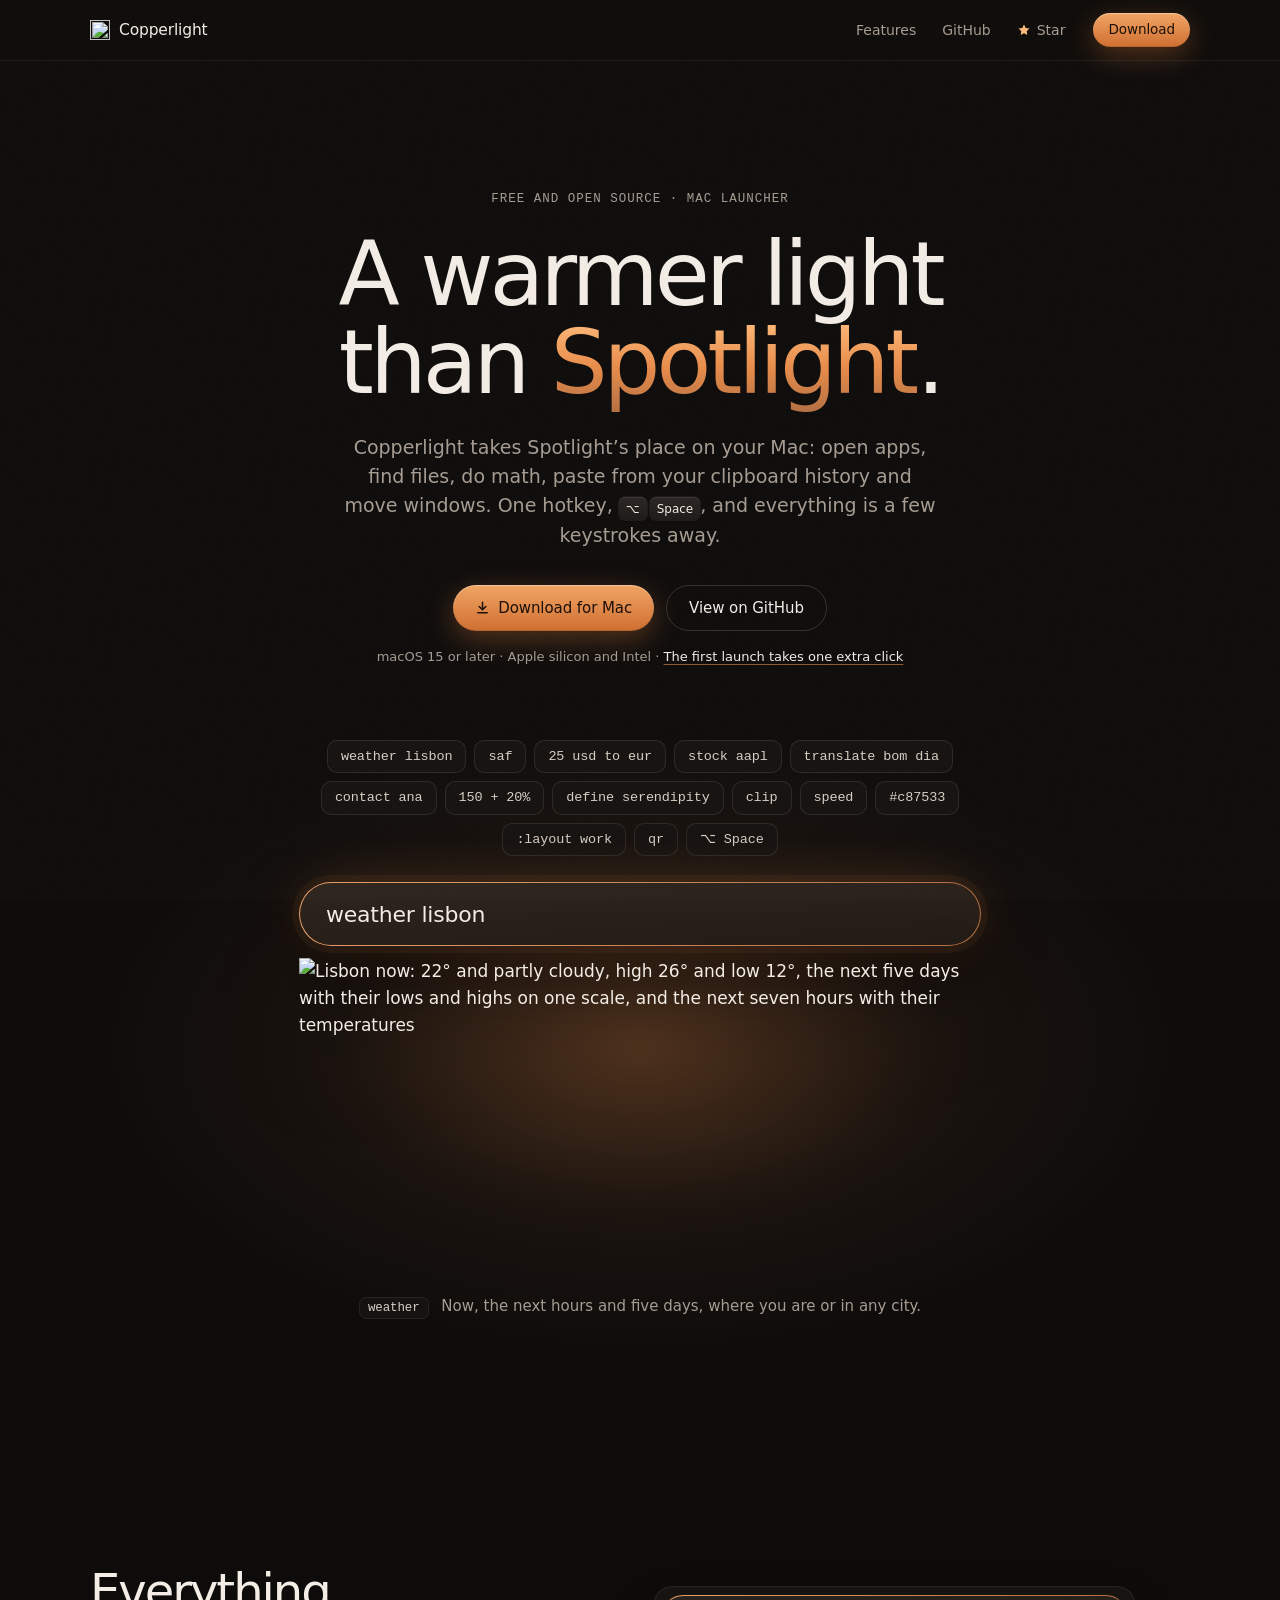
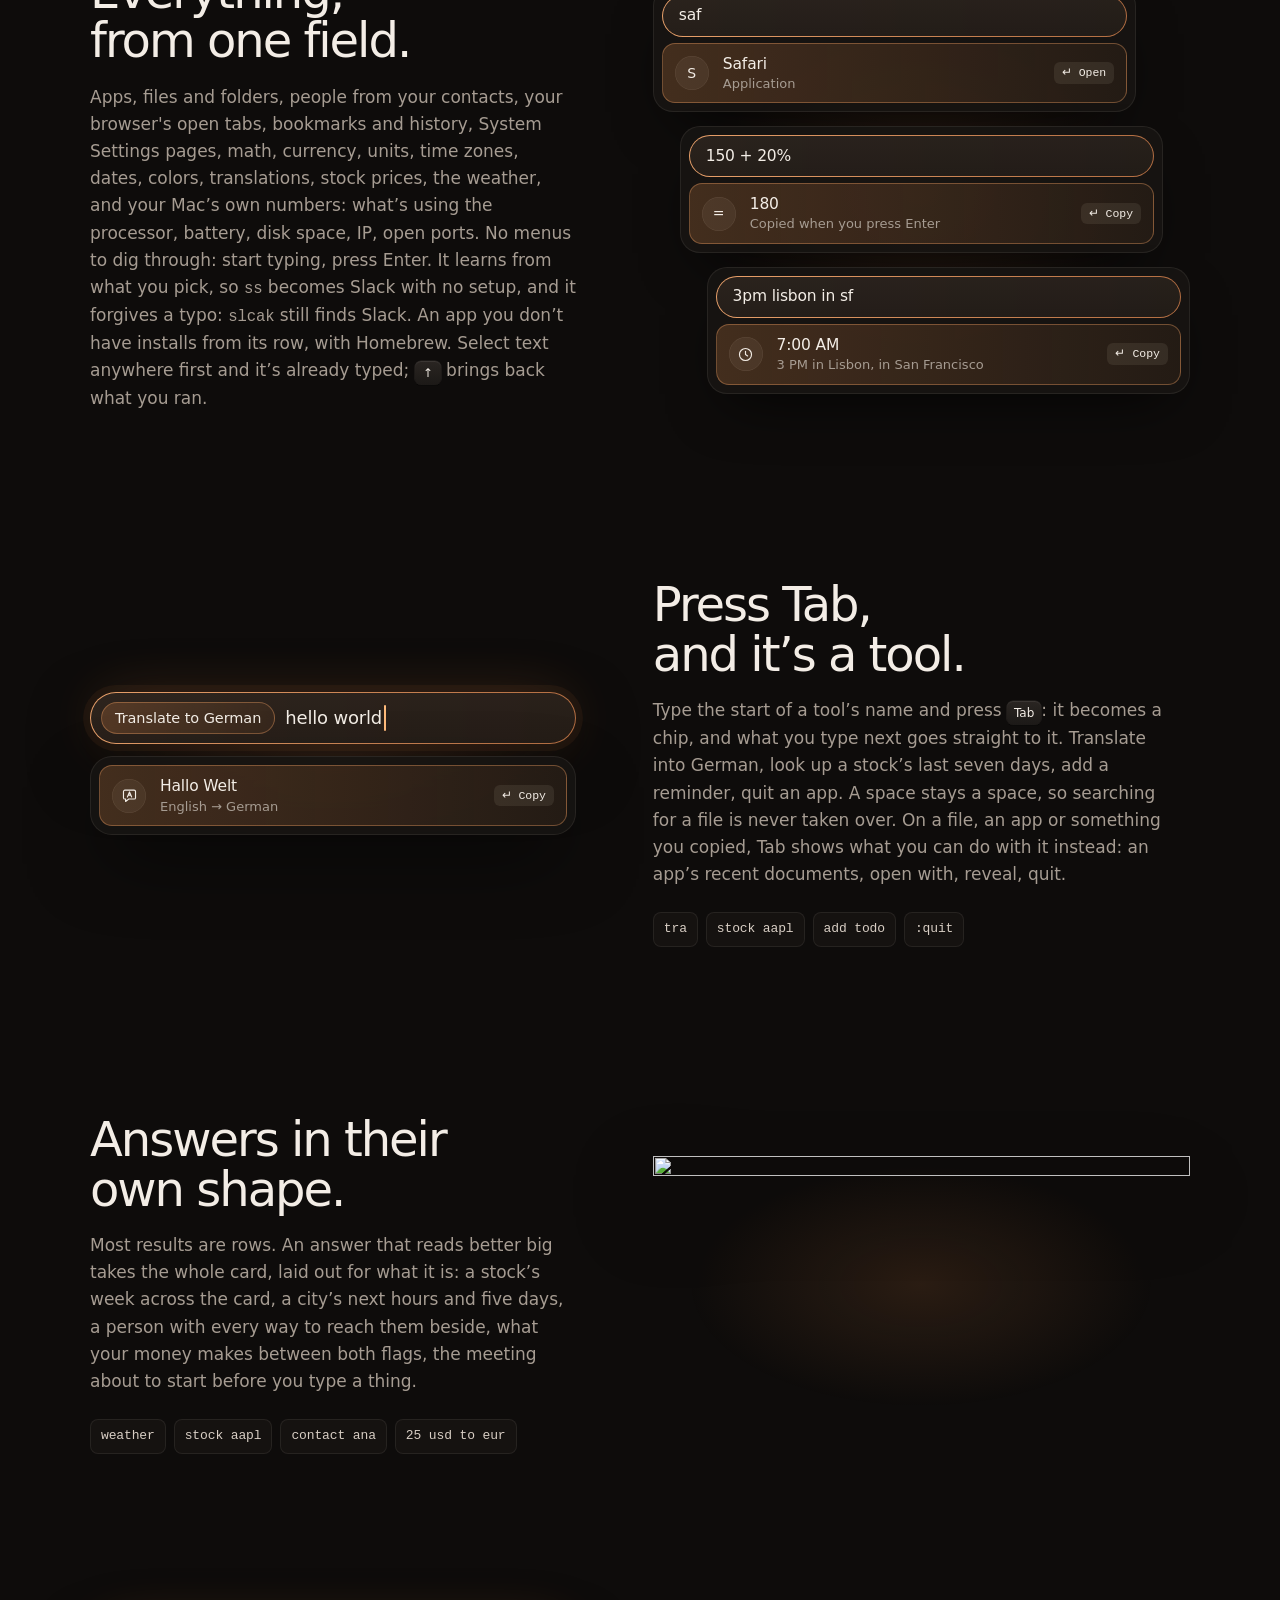
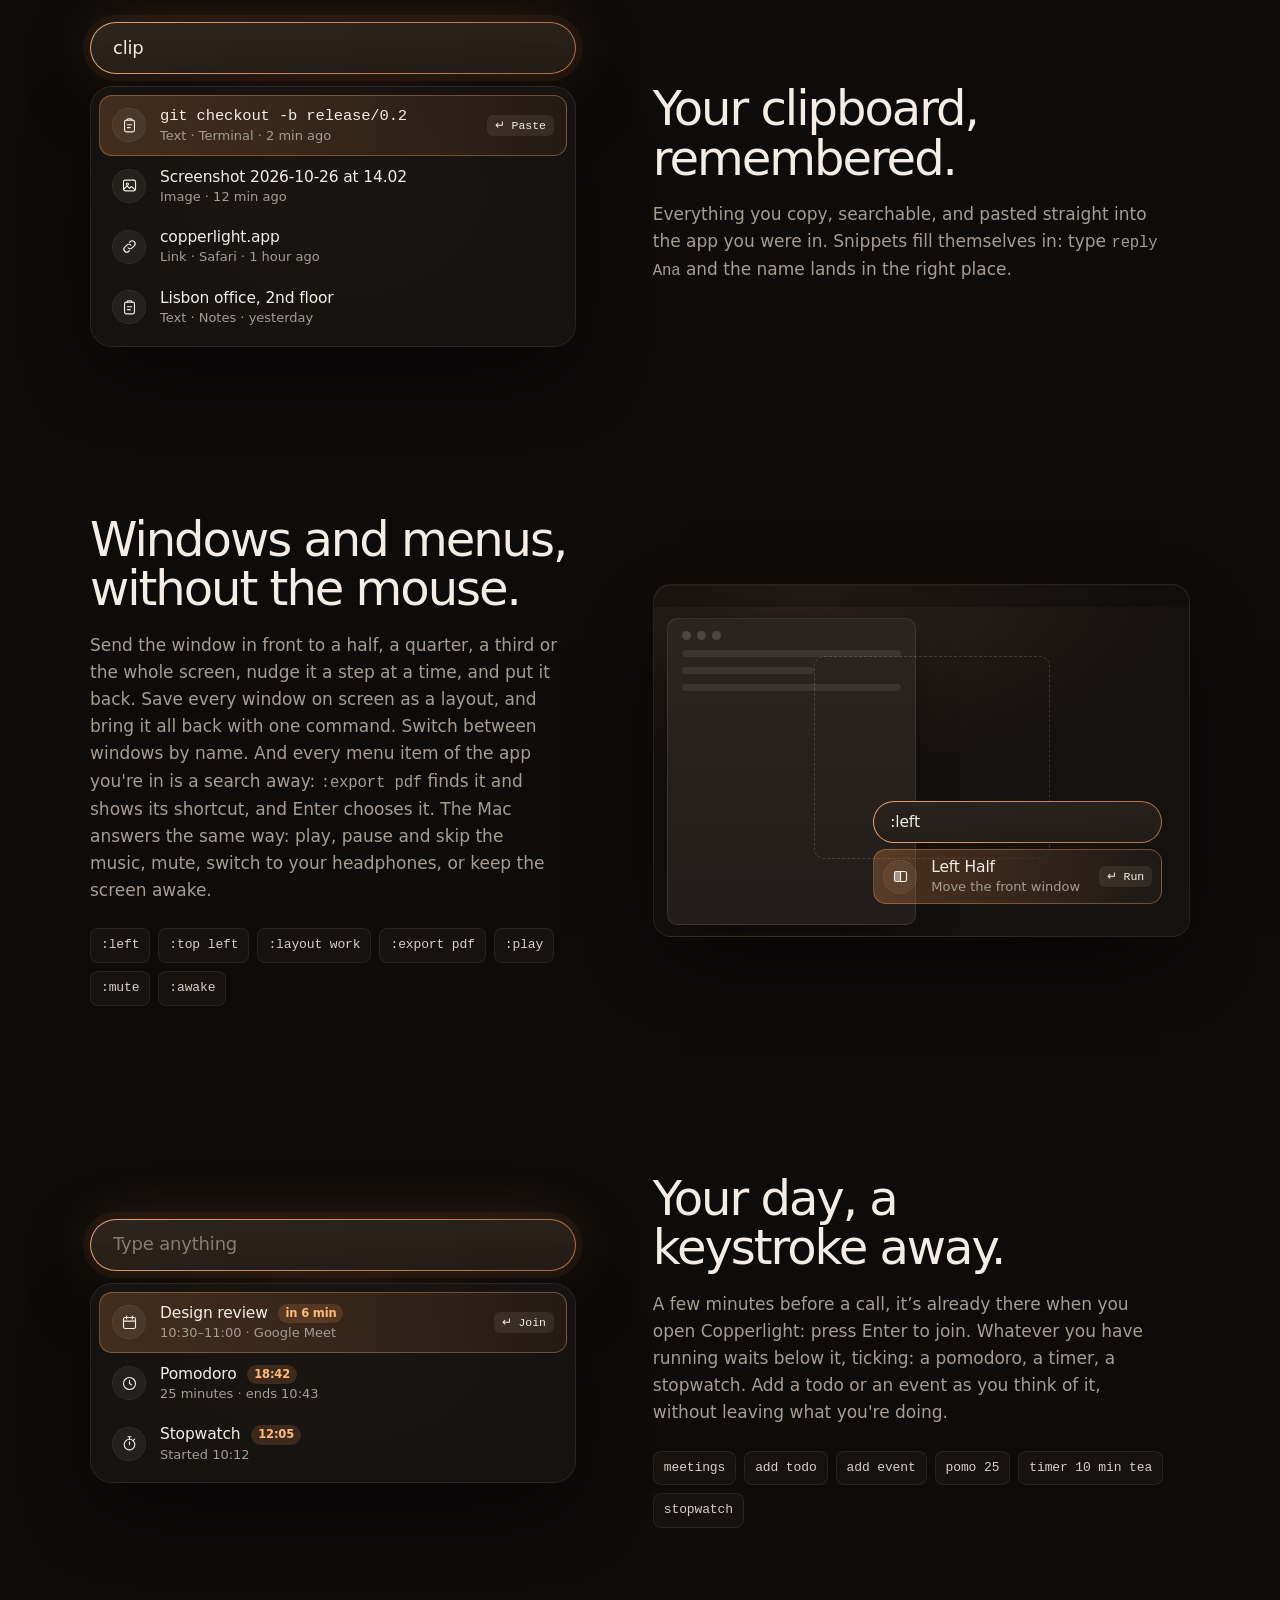
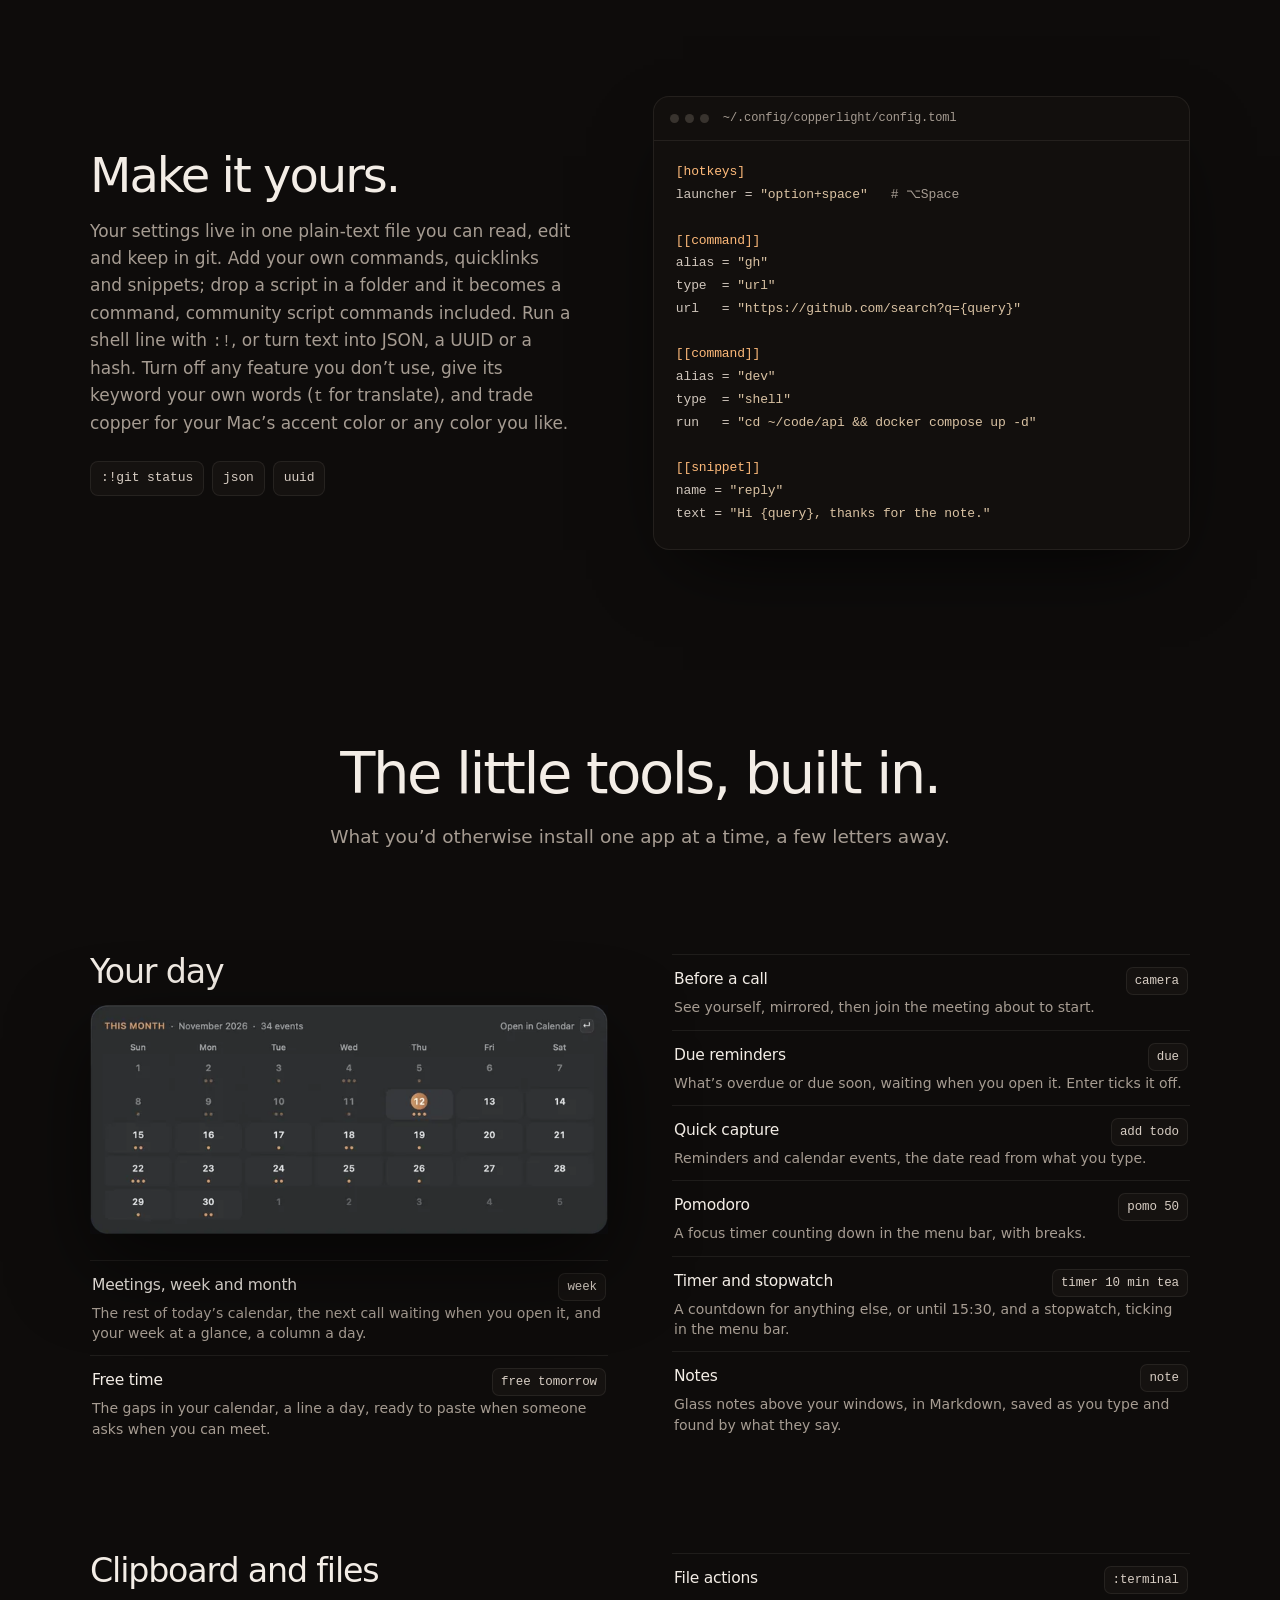
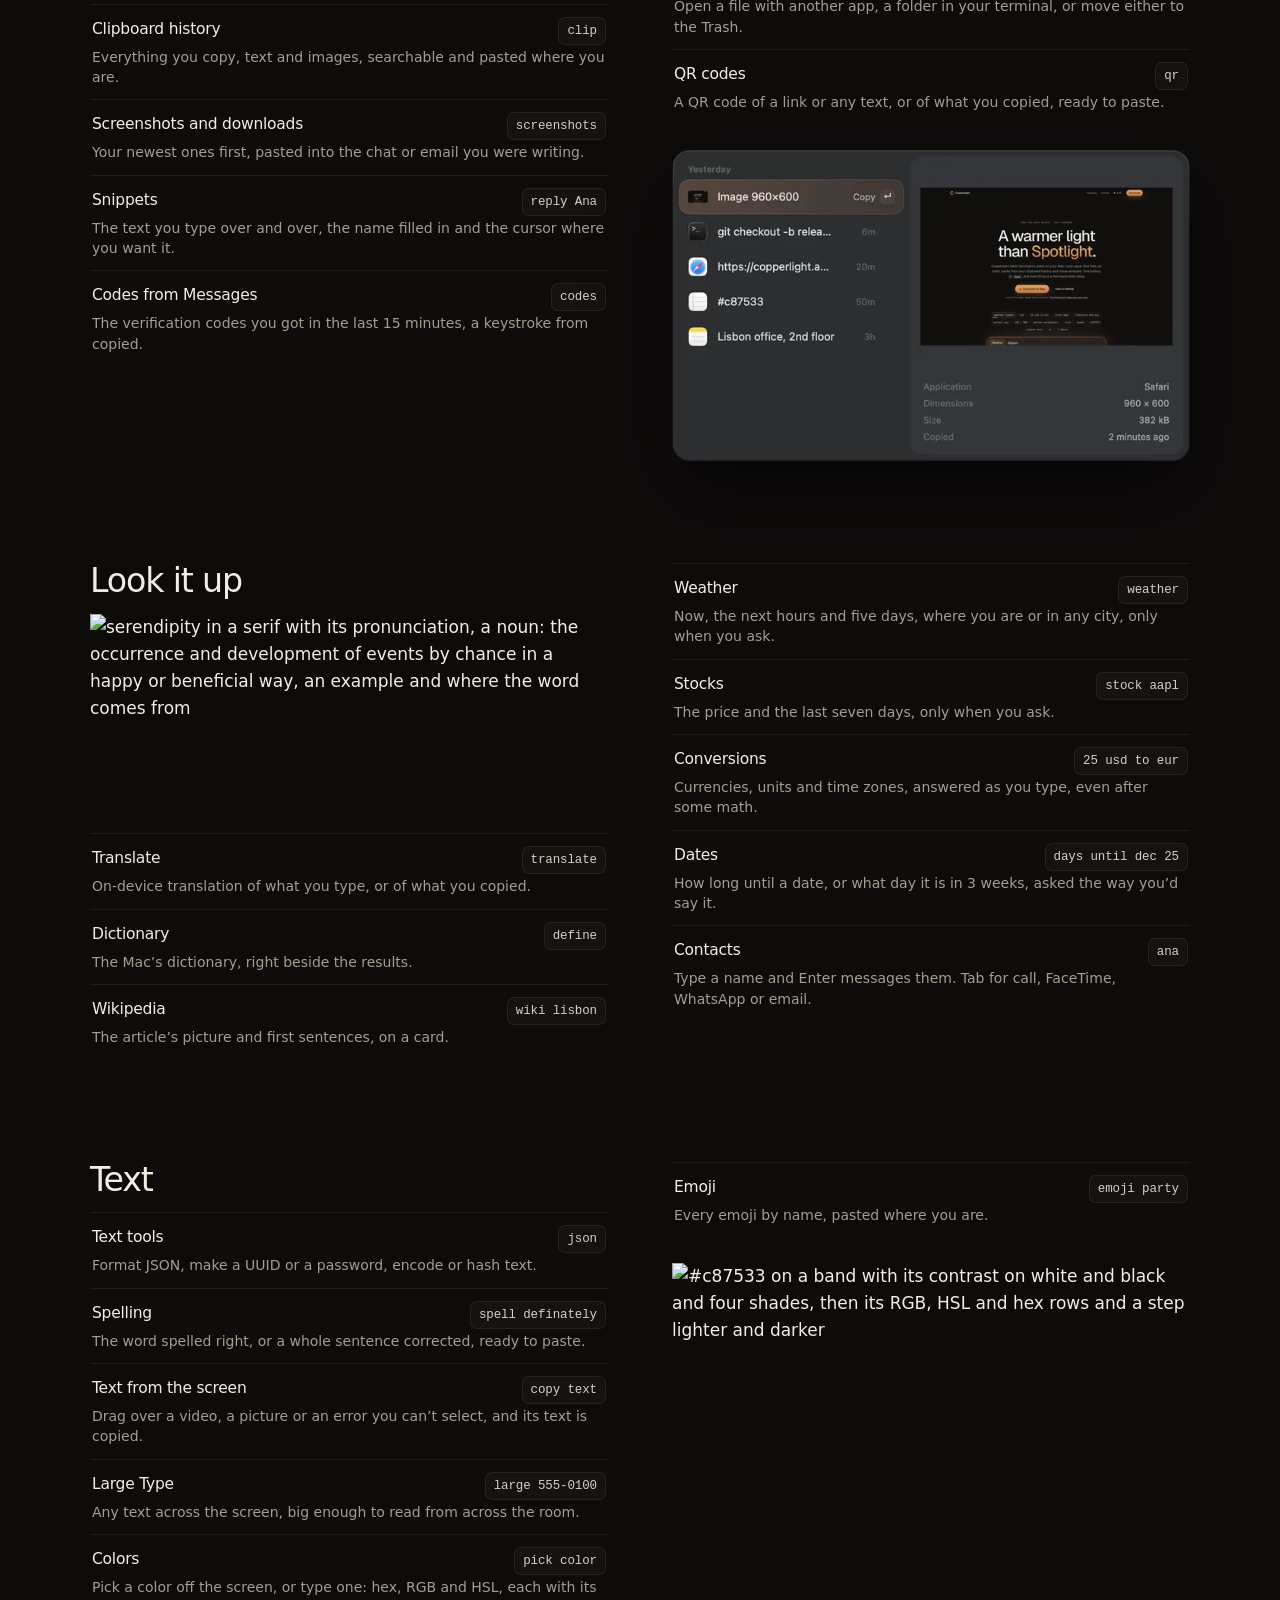
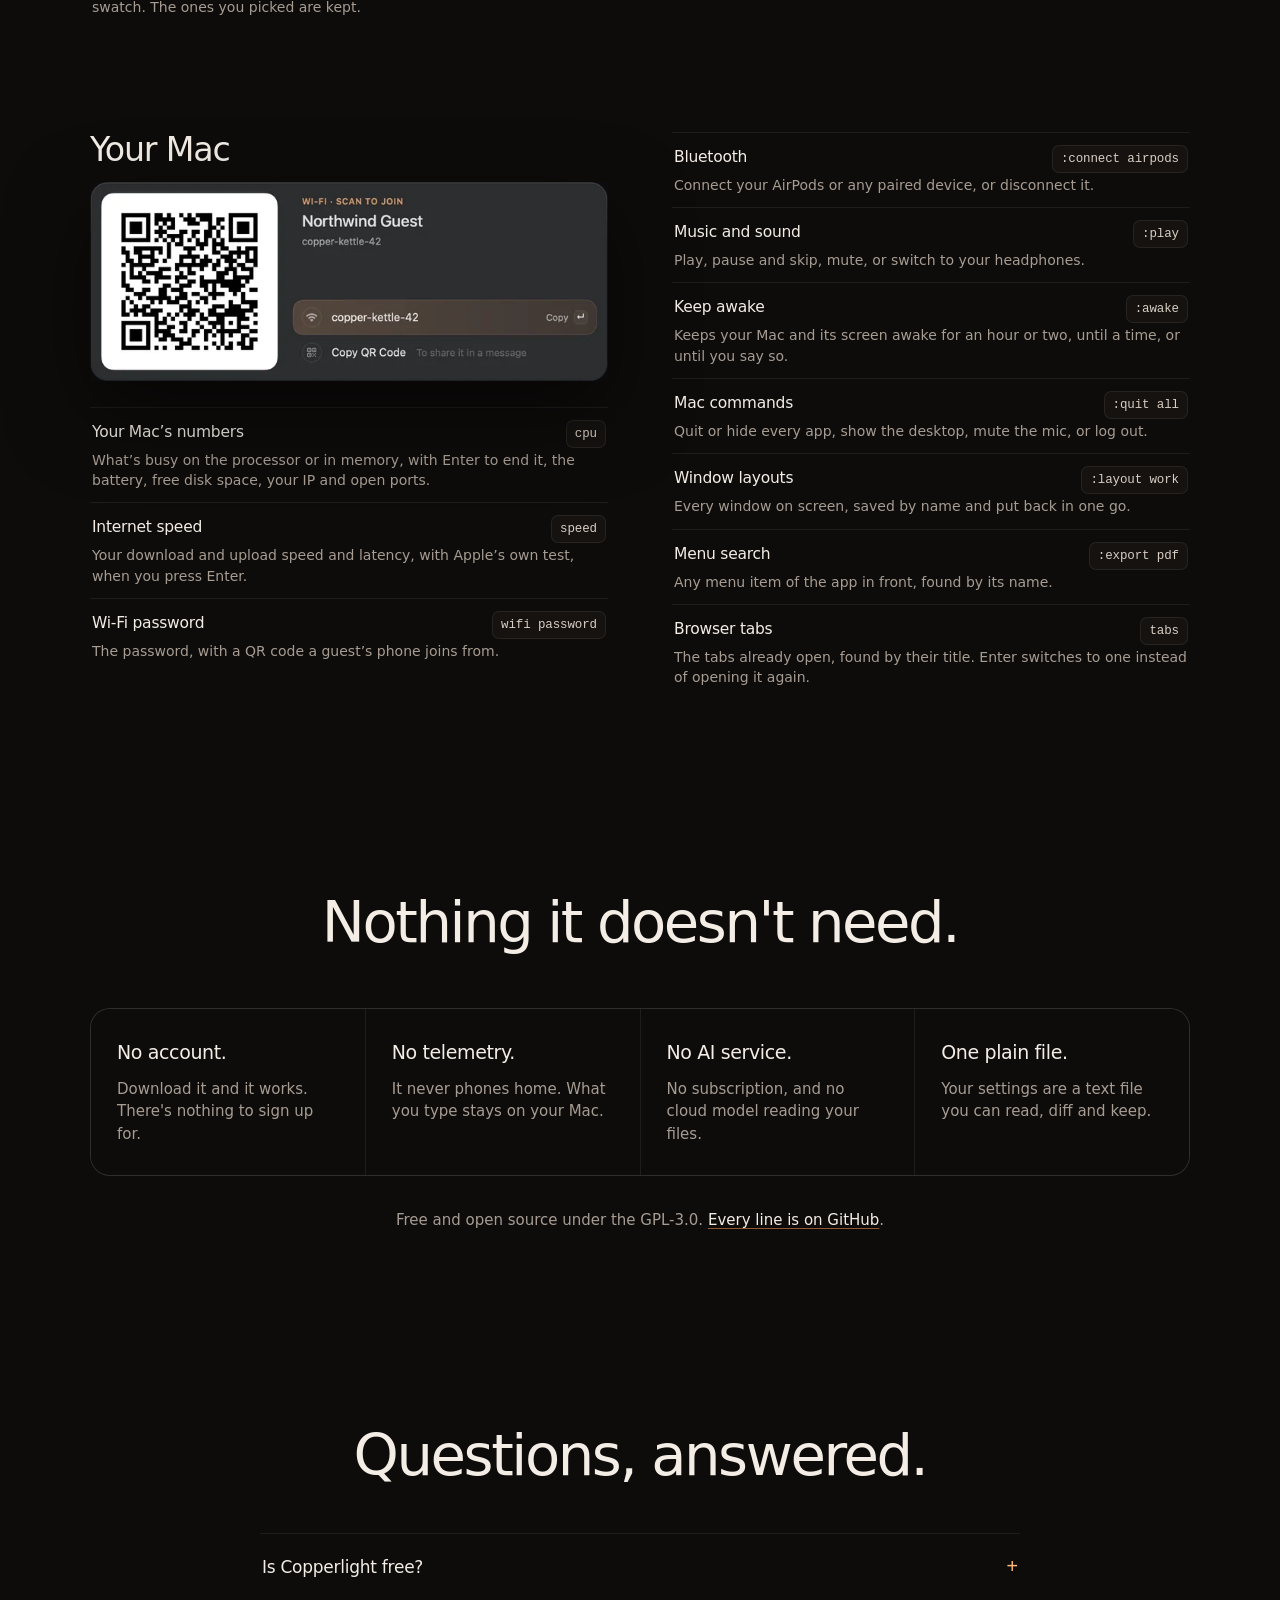
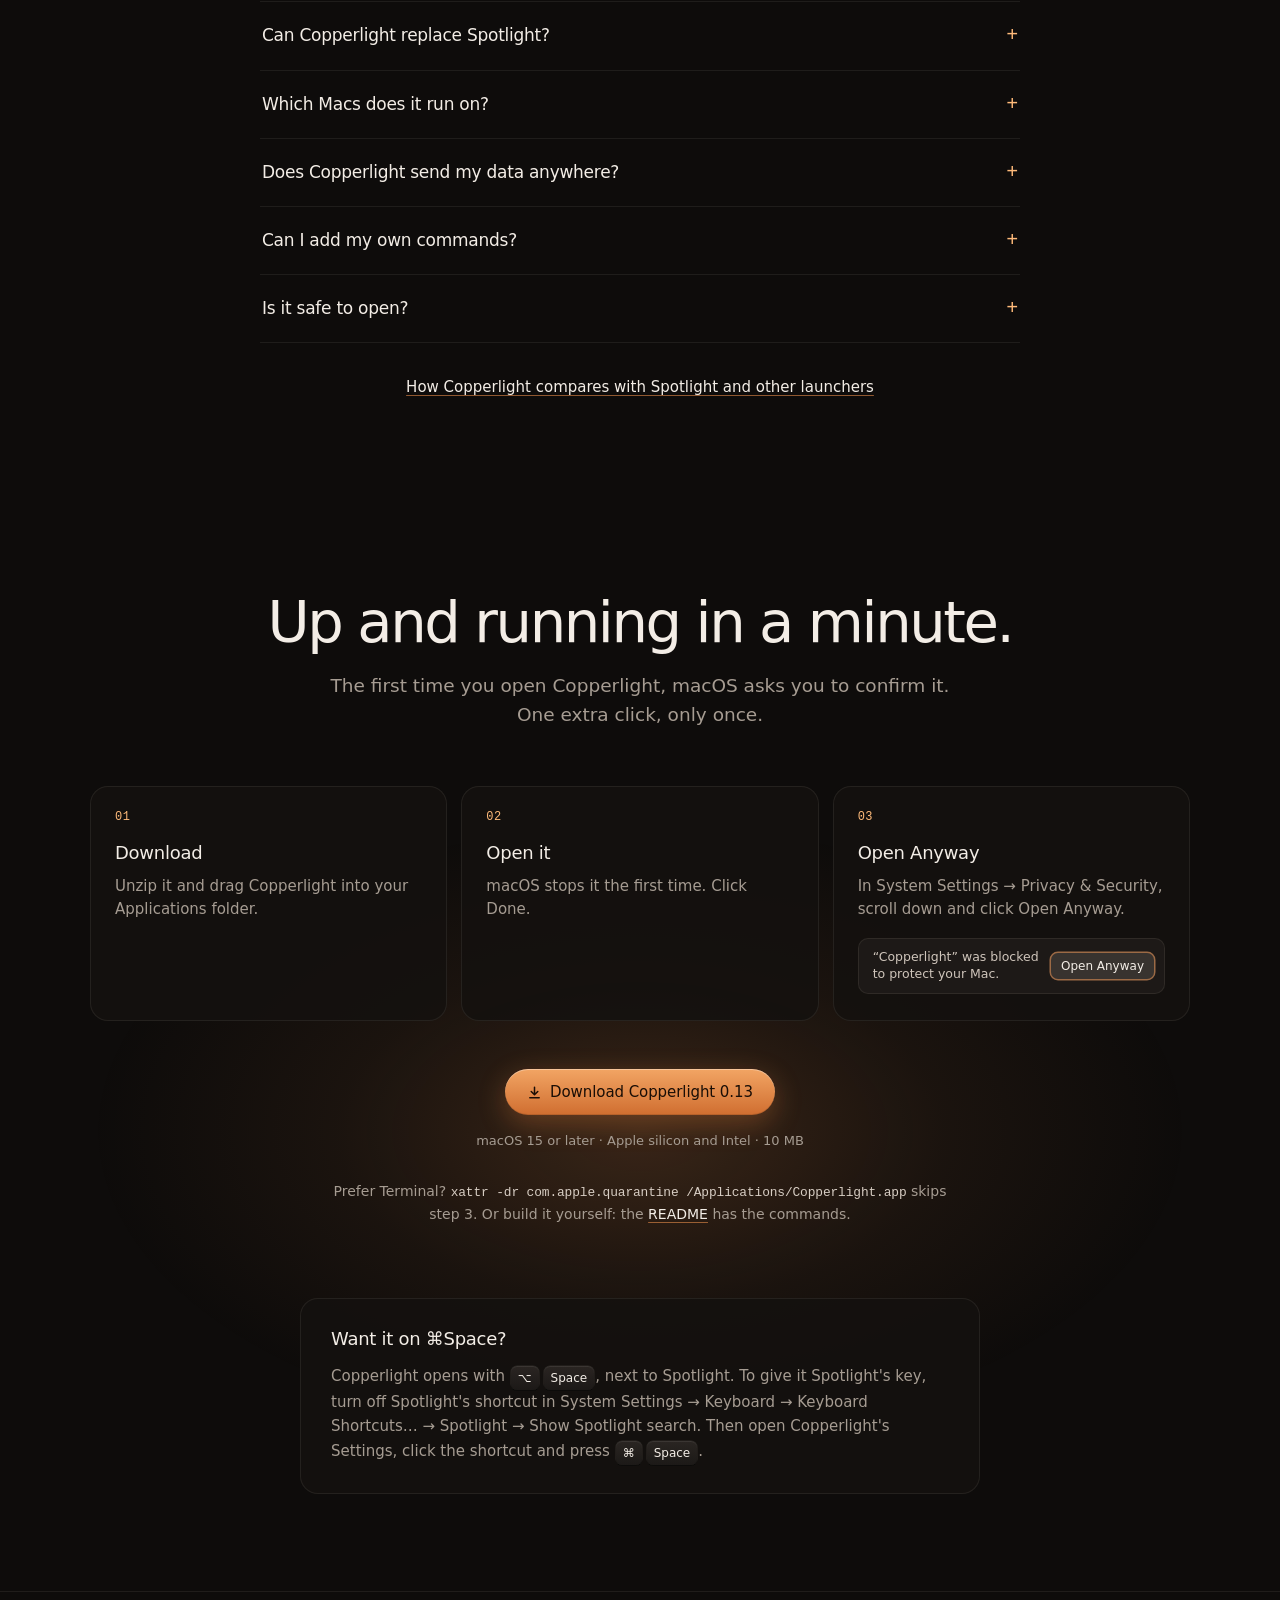
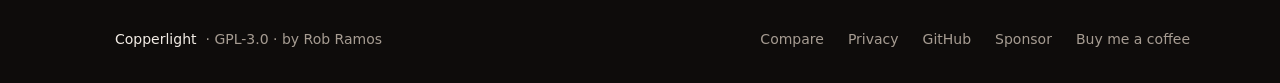
==== index.html @ b5036bd0 "v0.13 on the site: a privacy page, the tools in groups with cards from the app, 44 px touch targets" ====
<!doctype html>
<html lang="en">
<head>
  <meta charset="utf-8">
  <meta name="viewport" content="width=device-width, initial-scale=1">
  <title>Copperlight: a free, open source Spotlight alternative for Mac</title>
  <meta name="description" content="Copperlight is a free, open source launcher for Mac: apps, files, clipboard history, window management, snippets and math, all from one hotkey.">
  <link rel="canonical" href="https://copperlight.app/">
  <meta name="robots" content="index, follow, max-image-preview:large">
  <meta name="theme-color" content="#0E0C0B">
  <meta name="color-scheme" content="dark">
  <meta property="og:type" content="website">
  <meta property="og:site_name" content="Copperlight">
  <meta property="og:locale" content="en_US">
  <meta property="og:url" content="https://copperlight.app/">
  <meta property="og:title" content="Copperlight: a warmer light than Spotlight">
  <meta property="og:description" content="Apps, files, math, clipboard history and windows, all from the keyboard. Free and open source, for Mac.">
  <meta property="og:image" content="https://copperlight.app/og.png">
  <meta property="og:image:width" content="1200">
  <meta property="og:image:height" content="630">
  <meta property="og:image:alt" content="Copperlight, a warmer light than Spotlight: the launcher converting 29.99 euros to US dollars">
  <meta name="twitter:card" content="summary_large_image">
  <link rel="icon" href="mark.svg" type="image/svg+xml">
  <link rel="icon" href="favicon-32.png" sizes="32x32" type="image/png">
  <link rel="apple-touch-icon" href="apple-touch-icon.png">
  <link rel="preload" href="fonts/Geist-Variable.woff2" as="font" type="font/woff2" crossorigin>
  <link rel="preload" href="fonts/GeistMono-Variable.woff2" as="font" type="font/woff2" crossorigin>
  <link rel="stylesheet" href="styles.css">
  <script type="module" src="demo.js"></script>
  <script type="application/ld+json">
  {
    "@context": "https://schema.org",
    "@graph": [
      {
        "@type": "WebSite",
        "@id": "https://copperlight.app/#website",
        "url": "https://copperlight.app/",
        "name": "Copperlight",
        "inLanguage": "en"
      },
      {
        "@type": "Person",
        "@id": "https://copperlight.app/#author",
        "name": "Rob Ramos",
        "url": "https://github.com/ramosrob"
      },
      {
        "@type": "SoftwareApplication",
        "@id": "https://copperlight.app/#app",
        "name": "Copperlight",
        "url": "https://copperlight.app/",
        "description": "A free, open source launcher for Mac that takes Spotlight’s place: apps, files, clipboard history, window management, snippets, math and currency, from one hotkey.",
        "applicationCategory": "UtilitiesApplication",
        "operatingSystem": "macOS 15 or later",
        "softwareVersion": "0.13",
        "downloadUrl": "https://github.com/ramosrob/copperlight/releases/latest/download/Copperlight.zip",
        "fileSize": "10 MB",
        "license": "https://www.gnu.org/licenses/gpl-3.0.html",
        "isAccessibleForFree": true,
        "offers": {
          "@type": "Offer",
          "price": "0",
          "priceCurrency": "USD"
        },
        "image": "https://copperlight.app/og.png",
        "screenshot": "https://copperlight.app/og.png",
        "author": {
          "@id": "https://copperlight.app/#author"
        },
        "sameAs": [
          "https://github.com/ramosrob/copperlight"
        ]
      },
      {
        "@type": "FAQPage",
        "mainEntity": [
          {
            "@type": "Question",
            "name": "Is Copperlight free?",
            "acceptedAnswer": {
              "@type": "Answer",
              "text": "Yes. Copperlight is free and open source under the GPL-3.0. There’s no account to make and nothing to pay for."
            }
          },
          {
            "@type": "Question",
            "name": "Can Copperlight replace Spotlight?",
            "acceptedAnswer": {
              "@type": "Answer",
              "text": "Yes. It opens apps, finds files and does math and conversions like Spotlight, and adds window commands, menu search, snippets, timers and your own commands. Keep both, or give Copperlight Spotlight’s shortcut: the steps are below."
            }
          },
          {
            "@type": "Question",
            "name": "Which Macs does it run on?",
            "acceptedAnswer": {
              "@type": "Answer",
              "text": "macOS 15 Sequoia or later, on Apple silicon and Intel Macs. The download is 10 MB."
            }
          },
          {
            "@type": "Question",
            "name": "Does Copperlight send my data anywhere?",
            "acceptedAnswer": {
              "@type": "Answer",
              "text": "No. There’s no account, no telemetry and no AI service. It goes online only for currency rates, app descriptions (which you can turn off), and a stock price or the weather when you ask for one."
            }
          },
          {
            "@type": "Question",
            "name": "Can I add my own commands?",
            "acceptedAnswer": {
              "@type": "Answer",
              "text": "Yes. Quicklinks, snippets and commands go in one plain-text file, config.toml, and any script you put in its scripts folder becomes a command. Community script commands run as they are."
            }
          },
          {
            "@type": "Question",
            "name": "Is it safe to open?",
            "acceptedAnswer": {
              "@type": "Answer",
              "text": "Every line of Copperlight is on GitHub, where you can read it or build it yourself. The first time you open it, macOS asks you to confirm it once: the download section shows how."
            }
          }
        ]
      }
    ]
  }
  </script>
</head>
<body>

<svg class="sprite" aria-hidden="true">
  <symbol id="i-file" viewBox="0 0 24 24"><path d="M14 3H7.5A2.5 2.5 0 0 0 5 5.5v13A2.5 2.5 0 0 0 7.5 21h9a2.5 2.5 0 0 0 2.5-2.5V8z"/><path d="M14 3v5h5M8.5 13h7M8.5 16.5h4.5"/></symbol>
  <symbol id="i-person" viewBox="0 0 24 24"><circle cx="12" cy="8.5" r="3.5"/><path d="M5.5 19.5c.8-3.4 3.4-5.5 6.5-5.5s5.7 2.1 6.5 5.5"/></symbol>
  <symbol id="i-clock" viewBox="0 0 24 24"><circle cx="12" cy="12" r="8.5"/><path d="M12 7.5V12l3 2"/></symbol>
  <symbol id="i-eyedropper" viewBox="0 0 24 24"><path d="M13.5 6.5l4 4M15.6 4.4a2.1 2.1 0 0 1 3 0l1 1a2.1 2.1 0 0 1 0 3l-2.1 2.1-4-4 2.1-2.1zM13.5 8.5l-7.6 7.6-.9 3.9 3.9-.9 7.6-7.6"/></symbol>
  <symbol id="i-qr" viewBox="0 0 24 24"><rect x="4" y="4" width="6" height="6" rx="1"/><rect x="14" y="4" width="6" height="6" rx="1"/><rect x="4" y="14" width="6" height="6" rx="1"/><path d="M14 14h2.5v2.5H14zM17.5 17.5H20V20h-2.5zM14 20h1M20 14v1"/></symbol>
  <symbol id="i-stopwatch" viewBox="0 0 24 24"><circle cx="12" cy="13.5" r="7.5"/><path d="M12 13.5V9.5M10 2.5h4M12 2.5V6M17.5 7.5l1.5-1.5"/></symbol>
  <symbol id="i-calendar" viewBox="0 0 24 24"><rect x="3.5" y="5" width="17" height="15.5" rx="2.5"/><path d="M3.5 10h17M8 3v4M16 3v4"/></symbol>
  <symbol id="i-clipboard" viewBox="0 0 24 24"><rect x="5" y="4.5" width="14" height="16.5" rx="2.5"/><path d="M9 4.5v-.7c0-.7.6-1.3 1.3-1.3h3.4c.7 0 1.3.6 1.3 1.3v.7M9 11h6M9 15h4"/></symbol>
  <symbol id="i-link" viewBox="0 0 24 24"><path d="M10 14a4 4 0 0 0 5.7 0l3-3a4 4 0 0 0-5.7-5.7l-1 1"/><path d="M14 10a4 4 0 0 0-5.7 0l-3 3a4 4 0 0 0 5.7 5.7l1-1"/></symbol>
  <symbol id="i-image" viewBox="0 0 24 24"><rect x="3.5" y="4.5" width="17" height="15" rx="2.5"/><circle cx="9" cy="10" r="1.6"/><path d="m4 17 4.5-4.5 3.5 3.5 2.5-2.5L20 18"/></symbol>
  <symbol id="i-switch" viewBox="0 0 24 24"><rect x="3.5" y="7" width="17" height="10" rx="5"/><circle cx="15.5" cy="12" r="2.5" fill="currentColor" stroke="none"/></symbol>
  <symbol id="i-window" viewBox="0 0 24 24"><rect x="3.5" y="5" width="17" height="14" rx="2.5"/><path d="M12 5v14"/><path d="M6 5h6v14H6a2.5 2.5 0 0 1-2.5-2.5v-9A2.5 2.5 0 0 1 6 5z" fill="currentColor" stroke="none" opacity=".45"/></symbol>
  <symbol id="i-sparkle" viewBox="0 0 24 24"><path d="M11 4c.6 4.2 2.1 5.7 6.3 6.3-4.2.6-5.7 2.1-6.3 6.3-.6-4.2-2.1-5.7-6.3-6.3C8.9 9.7 10.4 8.2 11 4z"/><path d="M18 15c.2 1.7.9 2.4 2.5 2.6-1.6.2-2.3.9-2.5 2.6-.2-1.7-.9-2.4-2.5-2.6 1.6-.2 2.3-.9 2.5-2.6z"/></symbol>
  <symbol id="i-book" viewBox="0 0 24 24"><path d="M4 5.5A1.5 1.5 0 0 1 5.5 4H11v15H5.5A1.5 1.5 0 0 0 4 20.5zM20 5.5A1.5 1.5 0 0 0 18.5 4H13v15h5.5a1.5 1.5 0 0 1 1.5 1.5z"/></symbol>
  <symbol id="i-hash" viewBox="0 0 24 24"><path d="M9.5 4 8 20M16 4l-1.5 16M4.5 9h15M4 15h15"/></symbol>
  <symbol id="i-terminal" viewBox="0 0 24 24"><rect x="3.5" y="4.5" width="17" height="15" rx="2.5"/><path d="m7.5 10 3 2.5-3 2.5M12.5 15.5h4"/></symbol>
  <symbol id="i-ruler" viewBox="0 0 24 24"><path d="M4 16.5 16.5 4 20 7.5 7.5 20z"/><path d="m8 12.5 1.8 1.8M10.5 10l1.2 1.2M13 7.5l1.8 1.8"/></symbol>
  <symbol id="i-play" viewBox="0 0 24 24"><path d="M6 6.5v11l7.5-5.5z"/><path d="M16.5 7v10M20 7v10"/></symbol>
  <symbol id="i-translate" viewBox="0 0 24 24"><path d="M5.5 4.5h13a2 2 0 0 1 2 2v8.5a2 2 0 0 1-2 2H11l-4.5 3.5V17h-1a2 2 0 0 1-2-2V6.5a2 2 0 0 1 2-2z"/><path d="m9 14 3-7 3 7M10.2 11.5h3.6"/></symbol>
  <symbol id="i-hourglass" viewBox="0 0 24 24"><path d="M7 3.5h10M7 20.5h10M8 3.5v2.6a4 4 0 0 0 1.6 3.2L12 11.2l2.4-1.9A4 4 0 0 0 16 6.1V3.5M8 20.5v-2.6a4 4 0 0 1 1.6-3.2L12 12.8l2.4 1.9a4 4 0 0 1 1.6 3.2v2.6"/></symbol>
  <symbol id="i-search" viewBox="0 0 24 24"><circle cx="10.5" cy="10.5" r="6"/><path d="m15 15 5 5"/></symbol>
  <symbol id="i-google" viewBox="0 0 48 48"><path fill="#EA4335" stroke="none" d="M24 9.5c3.54 0 6.71 1.22 9.21 3.6l6.85-6.85C35.9 2.38 30.47 0 24 0 14.62 0 6.51 5.38 2.56 13.22l7.98 6.19C12.43 13.72 17.74 9.5 24 9.5z"/><path fill="#4285F4" stroke="none" d="M46.98 24.55c0-1.57-.15-3.09-.38-4.55H24v9.02h12.94c-.58 2.96-2.26 5.48-4.78 7.18l7.73 6c4.51-4.18 7.09-10.36 7.09-17.65z"/><path fill="#FBBC05" stroke="none" d="M10.53 28.59c-.48-1.45-.76-2.99-.76-4.59s.27-3.14.76-4.59l-7.98-6.19C.92 16.46 0 20.12 0 24c0 3.88.92 7.54 2.56 10.78l7.97-6.19z"/><path fill="#34A853" stroke="none" d="M24 48c6.48 0 11.93-2.13 15.89-5.81l-7.73-6c-2.15 1.45-4.92 2.3-8.16 2.3-6.26 0-11.57-4.22-13.47-9.91l-7.98 6.19C6.51 42.62 14.62 48 24 48z"/></symbol>
  <symbol id="i-battery" viewBox="0 0 24 24"><rect x="2.5" y="7" width="17" height="10" rx="2.5"/><path d="M21.5 10.5v3"/><rect x="5" y="9.5" width="9.5" height="5" rx="1" fill="currentColor" stroke="none"/></symbol>
  <symbol id="i-drive" viewBox="0 0 24 24"><rect x="3" y="6" width="18" height="12" rx="2.5"/><path d="M3 13h18M16.5 15.5h1.5"/></symbol>
  <symbol id="i-gauge" viewBox="0 0 24 24"><path d="M4.5 16.5a7.5 7.5 0 1 1 15 0"/><path d="m12 16.5 3.5-4.5"/></symbol>
  <symbol id="i-headphones" viewBox="0 0 24 24"><path d="M4.5 15v-2.5a7.5 7.5 0 0 1 15 0V15"/><rect x="3.5" y="14" width="4" height="6.5" rx="1.5"/><rect x="16.5" y="14" width="4" height="6.5" rx="1.5"/></symbol>
  <symbol id="i-keyboard" viewBox="0 0 24 24"><rect x="2.5" y="6.5" width="19" height="11" rx="2.5"/><path d="M6 10h.5M9.5 10h.5M13.5 10h.5M17.5 10h.5M7.5 14h9"/></symbol>
  <symbol id="i-download" viewBox="0 0 24 24"><path d="M12 4v10.5M7.5 10.5 12 15l4.5-4.5M5 19.5h14"/></symbol>
  <symbol id="i-sun" viewBox="0 0 24 24"><circle cx="12" cy="12" r="4"/><path d="M12 3v2M12 19v2M3 12h2M19 12h2M5.6 5.6 7 7M17 17l1.4 1.4M5.6 18.4 7 17M17 7l1.4-1.4"/></symbol>
  <symbol id="i-layout" viewBox="0 0 24 24"><rect x="3" y="4.5" width="10" height="8" rx="1.5"/><rect x="15" y="4.5" width="6" height="15" rx="1.5"/><rect x="3" y="14.5" width="10" height="5" rx="1.5"/></symbol>
</svg>

<header class="nav">
  <div class="container nav__inner">
    <a class="brand" href="#top" aria-label="Copperlight, back to top"><img src="mark.svg" width="20" height="20" alt="">Copperlight</a>
    <nav class="nav__links" aria-label="Main">
      <a href="#features">Features</a>
      <a href="https://github.com/ramosrob/copperlight">GitHub</a>
      <a class="nav__star" href="https://github.com/ramosrob/copperlight" aria-label="Star Copperlight on GitHub"><svg viewBox="0 0 16 16" aria-hidden="true"><path d="m8 1.8 1.9 3.9 4.3.6-3.1 3 .7 4.3L8 11.6l-3.8 2 .7-4.3-3.1-3 4.3-.6z"/></svg>Star</a>
    </nav>
    <a class="btn btn--primary btn--small" href="https://github.com/ramosrob/copperlight/releases/latest/download/Copperlight.zip">Download</a>
  </div>
</header>

<main id="top">

  <section class="hero glow">
    <div class="container">
      <p class="eyebrow">Free and open source · Mac launcher</p>
      <h1>A warmer light<br> than <span class="copper">Spotlight</span>.</h1>
      <p class="lead">Copperlight takes Spotlight’s place on your Mac: open apps, find files, do math, paste from your clipboard history and move windows. One hotkey, <span class="keys"><kbd>⌥</kbd><kbd>Space</kbd></span>, and everything is a few keystrokes away.</p>
      <div class="actions">
        <a class="btn btn--primary" href="https://github.com/ramosrob/copperlight/releases/latest/download/Copperlight.zip">
          <svg viewBox="0 0 16 16" fill="none" stroke="currentColor" stroke-width="1.6" stroke-linecap="round" stroke-linejoin="round" aria-hidden="true"><path d="M8 2.5v8M4.5 7 8 10.5 11.5 7M3 13.5h10"/></svg>
          Download for Mac
        </a>
        <a class="btn btn--ghost" href="https://github.com/ramosrob/copperlight">View on GitHub</a>
      </div>
      <p class="meta">macOS 15 or later · Apple silicon and Intel · <a href="#download">The first launch takes one extra click</a></p>

      <div class="demo" data-demo>
        <div class="chips" data-demo-chips role="group" aria-label="Examples">
          <button type="button" class="chip" data-query="weather lisbon">weather lisbon</button>
          <button type="button" class="chip" data-query="saf">saf</button>
          <button type="button" class="chip" data-query="25 usd to eur">25 usd to eur</button>
          <button type="button" class="chip" data-query="stock aapl">stock aapl</button>
          <button type="button" class="chip" data-query="translate bom dia">translate bom dia</button>
          <button type="button" class="chip" data-query="contact ana">contact ana</button>
          <button type="button" class="chip" data-query="150 + 20%">150 + 20%</button>
          <button type="button" class="chip" data-query="define serendipity">define serendipity</button>
          <button type="button" class="chip" data-query="clip">clip</button>
          <button type="button" class="chip" data-query="speed">speed</button>
          <button type="button" class="chip" data-query="#c87533">#c87533</button>
          <button type="button" class="chip" data-query=":layout work">:layout work</button>
          <button type="button" class="chip" data-query="qr https://copperlight.app">qr</button>
          <button type="button" class="chip" data-query="">⌥ Space</button>
        </div>
        <div class="launcher">
          <label class="bar bar--input">
            <span class="bar__mode" data-demo-mode hidden></span>
            <input data-demo-input type="text" role="combobox" aria-expanded="false" aria-autocomplete="list" aria-label="Try Copperlight: type a query" aria-controls="demo-results" autocomplete="off" autocapitalize="off" spellcheck="false" placeholder="Type anything" value="weather lisbon">
          </label>
          <div class="results" id="demo-results" data-demo-results role="listbox" aria-label="Results"></div>
          <ol class="answers__cards" data-answers-cards>
            <li class="answers__card" data-answer="weather lisbon">
              <img src="media/answer-weather-1364.webp" srcset="media/answer-weather-682.webp 682w, media/answer-weather-1364.webp 1364w" sizes="(max-width: 722px) calc(100vw - 40px), 682px" width="1364" height="642" decoding="async" alt="Lisbon now: 22&deg; and partly cloudy, high 26&deg; and low 12&deg;, the next five days with their lows and highs on one scale, and the next seven hours with their temperatures">
              <p><span class="mono">weather</span> Now, the next hours and five days, where you are or in any city.</p>
            </li>
            <li class="answers__card" data-answer="25 usd to eur">
              <img src="media/answer-currency-1364.webp" srcset="media/answer-currency-682.webp 682w, media/answer-currency-1364.webp 1364w" sizes="(max-width: 722px) calc(100vw - 40px), 682px" width="1364" height="546" loading="lazy" decoding="async" alt="$25.00 to &euro;21.48 big and centered, the live rate under it, the US and EU flags faint at each end, then Copy &euro;21.48 and the number alone">
              <p><span class="mono">25 usd to eur</span> What you had and what it makes, between both flags.</p>
            </li>
            <li class="answers__card" data-answer="stock aapl">
              <img src="media/answer-stocks-1364.webp" srcset="media/answer-stocks-682.webp 682w, media/answer-stocks-1364.webp 1364w" sizes="(max-width: 722px) calc(100vw - 40px), 682px" width="1364" height="654" loading="lazy" decoding="async" alt="Apple at $347.10, up 0.93% today, the week&rsquo;s chart across the card with yesterday&rsquo;s close dashed, the previous close and 7-day change under it">
              <p><span class="mono">stock aapl</span> The price, today&rsquo;s change and the week, across the whole card.</p>
            </li>
            <li class="answers__card" data-answer="contact ana">
              <img src="media/answer-contact-1364.webp" srcset="media/answer-contact-682.webp 682w, media/answer-contact-1364.webp 1364w" sizes="(max-width: 722px) calc(100vw - 40px), 682px" width="1364" height="794" loading="lazy" decoding="async" alt="Ana Ribeiro&rsquo;s card with her initials, job and company, number, email and birthday, and Message, Call, FaceTime, WhatsApp, Email, Copy and Open in Contacts beside it">
              <p><span class="mono">contact ana</span> Their card, and every way to reach them beside it.</p>
            </li>
            <li class="answers__card" data-answer="150 + 20%">
              <img src="media/answer-calc-1364.webp" srcset="media/answer-calc-682.webp 682w, media/answer-calc-1364.webp 1364w" sizes="(max-width: 722px) calc(100vw - 40px), 682px" width="1364" height="382" loading="lazy" decoding="async" alt="150 + 20% = 180 on a band, with &ldquo;20% of 150 is 30&rdquo; at its end, and Copy 180 under it">
              <p><span class="mono">150 + 20%</span> What you typed equals the answer, and what the percentage hid.</p>
            </li>
            <li class="answers__card" data-answer="define serendipity">
              <img src="media/answer-define-1364.webp" srcset="media/answer-define-682.webp 682w, media/answer-define-1364.webp 1364w" sizes="(max-width: 722px) calc(100vw - 40px), 682px" width="1364" height="510" loading="lazy" decoding="async" alt="serendipity in a serif with its pronunciation, a noun: the occurrence and development of events by chance in a happy or beneficial way, an example and where the word comes from">
              <p><span class="mono">define serendipity</span> The Mac&rsquo;s dictionary, set like a dictionary.</p>
            </li>
            <li class="answers__card" data-answer="speed">
              <img src="media/answer-speed-1364.webp" srcset="media/answer-speed-682.webp 682w, media/answer-speed-1364.webp 1364w" sizes="(max-width: 722px) calc(100vw - 40px), 682px" width="1364" height="540" loading="lazy" decoding="async" alt="The internet speed test on Wi-Fi: 328 Mbps download and 253 Mbps upload in two big tiles, 50 ms latency and 308 ms under load">
              <p><span class="mono">speed</span> Download and upload big, the latency under them.</p>
            </li>
            <li class="answers__card" data-answer="#c87533">
              <img src="media/answer-colors-1364.webp" srcset="media/answer-colors-682.webp 682w, media/answer-colors-1364.webp 1364w" sizes="(max-width: 722px) calc(100vw - 40px), 682px" width="1364" height="770" loading="lazy" decoding="async" alt="#c87533 on a band with its contrast on white and black and four shades, then its RGB, HSL and hex rows and a step lighter and darker">
              <p><span class="mono">#c87533</span> A color on a band, with how it reads on white and black.</p>
            </li>
            <li class="answers__card" data-answer="qr https://copperlight.app">
              <img src="media/answer-qr-1364.webp" srcset="media/answer-qr-682.webp 682w, media/answer-qr-1364.webp 1364w" sizes="(max-width: 722px) calc(100vw - 40px), 682px" width="1364" height="522" loading="lazy" decoding="async" alt="A QR code for https://copperlight.app big on the left, and Copy Picture, Save to Downloads and Copy Link beside it">
              <p><span class="mono">qr</span> A QR code of a link or what you copied, with what you can do with it beside it.</p>
            </li>
            <li class="answers__card" data-answer="">
              <img src="media/answer-meeting-1364.webp" srcset="media/answer-meeting-682.webp 682w, media/answer-meeting-1364.webp 1364w" sizes="(max-width: 722px) calc(100vw - 40px), 682px" width="1364" height="752" loading="lazy" decoding="async" alt="The empty launcher: Design review in 6 minutes on a band, its time and Google Meet, who&rsquo;s coming and a line of its notes, then Join Google Meet, Open in Calendar, a timer and an overdue reminder">
              <p><span class="mono">⌥ Space</span> The meeting about to start, before you type a thing.</p>
            </li>
          </ol>
          <p class="toast" data-demo-toast aria-hidden="true"></p>
          <p class="visually-hidden" data-demo-status aria-live="polite"></p>
        </div>
      </div>
    </div>
  </section>

  <section class="section features" id="features" aria-label="Features">
    <div class="container chapters">

      <article class="chapter reveal">
        <div class="chapter__text">
          <h2>Everything, from one field.</h2>
          <p>Apps, files and folders, people from your contacts, your browser's open tabs, bookmarks and history, System Settings pages, math, currency, units, time zones, dates, colors, translations, stock prices, the weather, and your Mac’s own numbers: what&rsquo;s using the processor, battery, disk space, IP, open ports. No menus to dig through: start typing, press Enter. It learns from what you pick, so <span class="mono">ss</span> becomes Slack with no setup, and it forgives a typo: <span class="mono">slcak</span> still finds Slack. An app you don&rsquo;t have installs from its row, with Homebrew. Select text anywhere first and it’s already typed; <span class="keys"><kbd>↑</kbd></span> brings back what you ran.</p>
        </div>
        <div class="chapter__visual stack" aria-hidden="true">
          <div class="mini"><div class="mini__bar">saf</div><div class="row is-selected"><span class="row__icon" aria-hidden="true">S</span> <span class="row__text"><span class="row__title">Safari</span> <span class="row__subtitle">Application</span></span> <span class="row__action">↵ Open</span></div></div>
          <div class="mini"><div class="mini__bar">150 + 20%</div><div class="row is-selected"><span class="row__icon" aria-hidden="true">=</span> <span class="row__text"><span class="row__title">180</span> <span class="row__subtitle">Copied when you press Enter</span></span> <span class="row__action">↵ Copy</span></div></div>
          <div class="mini"><div class="mini__bar">3pm lisbon in sf</div><div class="row is-selected"><span class="row__icon" aria-hidden="true"><svg aria-hidden="true"><use href="#i-clock"/></svg></span> <span class="row__text"><span class="row__title">7:00 AM</span> <span class="row__subtitle">3 PM in Lisbon, in San Francisco</span></span> <span class="row__action">↵ Copy</span></div></div>
        </div>
      </article>

      <article class="chapter chapter--flip reveal">
        <div class="chapter__text">
          <h2>Press Tab, and it&rsquo;s a tool.</h2>
          <p>Type the start of a tool&rsquo;s name and press <span class="keys"><kbd>Tab</kbd></span>: it becomes a chip, and what you type next goes straight to it. Translate into German, look up a stock&rsquo;s last seven days, add a reminder, quit an app. A space stays a space, so searching for a file is never taken over. On a file, an app or something you copied, Tab shows what you can do with it instead: an app&rsquo;s recent documents, open with, reveal, quit.</p>
          <p class="commands"><span class="mono">tra</span><span class="mono">stock aapl</span><span class="mono">add todo</span><span class="mono">:quit</span></p>
        </div>
        <div class="chapter__visual" aria-hidden="true">
          <div class="launcher">
            <div class="bar bar--small"><span class="bar__mode">Translate to German</span> <span class="bar__text">hello world</span><span class="caret"></span></div>
            <div class="results">
              <div class="row is-selected"><span class="row__icon" aria-hidden="true"><svg aria-hidden="true"><use href="#i-translate"/></svg></span> <span class="row__text"><span class="row__title">Hallo Welt</span> <span class="row__subtitle">English → German</span></span> <span class="row__action">↵ Copy</span></div>
            </div>
          </div>
        </div>
      </article>

      <article class="chapter reveal">
        <div class="chapter__text">
          <h2>Answers in their own shape.</h2>
          <p>Most results are rows. An answer that reads better big takes the whole card, laid out for what it is: a stock&rsquo;s week across the card, a city&rsquo;s next hours and five days, a person with every way to reach them beside, what your money makes between both flags, the meeting about to start before you type a thing.</p>
          <p class="commands"><span class="mono">weather</span><span class="mono">stock aapl</span><span class="mono">contact ana</span><span class="mono">25 usd to eur</span></p>
        </div>
        <div class="chapter__visual" aria-hidden="true">
          <img class="chapter__card" src="media/answer-stocks-682.webp" srcset="media/answer-stocks-682.webp 682w, media/answer-stocks-1364.webp 1364w" sizes="(max-width: 900px) calc(100vw - 40px), 600px" width="1364" height="654" loading="lazy" decoding="async" alt="">
        </div>
      </article>

      <article class="chapter chapter--flip reveal">
        <div class="chapter__text">
          <h2>Your clipboard, remembered.</h2>
          <p>Everything you copy, searchable, and pasted straight into the app you were in. Snippets fill themselves in: type <span class="mono">reply Ana</span> and the name lands in the right place.</p>
        </div>
        <div class="chapter__visual" aria-hidden="true">
          <div class="launcher">
            <div class="bar bar--small"><span class="bar__text">clip</span></div>
            <div class="results">
              <div class="row is-selected"><span class="row__icon" aria-hidden="true"><svg aria-hidden="true"><use href="#i-clipboard"/></svg></span> <span class="row__text"><span class="row__title mono">git checkout -b release/0.2</span> <span class="row__subtitle">Text · Terminal · 2 min ago</span></span> <span class="row__action">↵ Paste</span></div>
              <div class="row"><span class="row__icon" aria-hidden="true"><svg aria-hidden="true"><use href="#i-image"/></svg></span> <span class="row__text"><span class="row__title">Screenshot 2026-10-26 at 14.02</span> <span class="row__subtitle">Image · 12 min ago</span></span> <span class="row__action">↵ Paste</span></div>
              <div class="row"><span class="row__icon" aria-hidden="true"><svg aria-hidden="true"><use href="#i-link"/></svg></span> <span class="row__text"><span class="row__title">copperlight.app</span> <span class="row__subtitle">Link · Safari · 1 hour ago</span></span> <span class="row__action">↵ Paste</span></div>
              <div class="row"><span class="row__icon" aria-hidden="true"><svg aria-hidden="true"><use href="#i-clipboard"/></svg></span> <span class="row__text"><span class="row__title">Lisbon office, 2nd floor</span> <span class="row__subtitle">Text · Notes · yesterday</span></span> <span class="row__action">↵ Paste</span></div>
            </div>
          </div>
        </div>
      </article>

      <article class="chapter reveal">
        <div class="chapter__text">
          <h2>Windows and menus, without the mouse.</h2>
          <p>Send the window in front to a half, a quarter, a third or the whole screen, nudge it a step at a time, and put it back. Save every window on screen as a layout, and bring it all back with one command. Switch between windows by name. And every menu item of the app you're in is a search away: <span class="mono">:export pdf</span> finds it and shows its shortcut, and Enter chooses it. The Mac answers the same way: play, pause and skip the music, mute, switch to your headphones, or keep the screen awake.</p>
          <p class="commands"><span class="mono">:left</span><span class="mono">:top left</span><span class="mono">:layout work</span><span class="mono">:export pdf</span><span class="mono">:play</span><span class="mono">:mute</span><span class="mono">:awake</span></p>
        </div>
        <div class="chapter__visual" aria-hidden="true">
          <div class="desk">
            <div class="desk__menubar"><img src="mark.svg" width="10" height="10" alt=""></div>
            <div class="desk__window desk__window--left"><span class="desk__dots"><i></i><i></i><i></i></span><span class="desk__line"></span><span class="desk__line desk__line--short"></span><span class="desk__line"></span></div>
            <div class="desk__ghost"></div>
            <div class="desk__launcher"><div class="mini__bar">:left</div><div class="row is-selected"><span class="row__icon" aria-hidden="true"><svg aria-hidden="true"><use href="#i-window"/></svg></span> <span class="row__text"><span class="row__title">Left Half</span> <span class="row__subtitle">Move the front window</span></span> <span class="row__action">↵ Run</span></div></div>
          </div>
        </div>
      </article>

      <article class="chapter chapter--flip reveal">
        <div class="chapter__text">
          <h2>Your day, a keystroke away.</h2>
          <p>A few minutes before a call, it&rsquo;s already there when you open Copperlight: press Enter to join. Whatever you have running waits below it, ticking: a pomodoro, a timer, a stopwatch. Add a todo or an event as you think of it, without leaving what you're doing.</p>
          <p class="commands"><span class="mono">meetings</span><span class="mono">add todo</span><span class="mono">add event</span><span class="mono">pomo 25</span><span class="mono">timer 10 min tea</span><span class="mono">stopwatch</span></p>
        </div>
        <div class="chapter__visual" aria-hidden="true">
          <div class="launcher">
            <div class="bar bar--small"><span class="bar__text bar__text--placeholder">Type anything</span></div>
            <div class="results">
              <div class="row is-selected"><span class="row__icon" aria-hidden="true"><svg aria-hidden="true"><use href="#i-calendar"/></svg></span> <span class="row__text"><span class="row__title">Design review <span class="pill">in 6 min</span></span> <span class="row__subtitle">10:30–11:00 · Google Meet</span></span> <span class="row__action">↵ Join</span></div>
              <div class="row"><span class="row__icon" aria-hidden="true"><svg aria-hidden="true"><use href="#i-clock"/></svg></span> <span class="row__text"><span class="row__title">Pomodoro <span class="pill">18:42</span></span> <span class="row__subtitle">25 minutes · ends 10:43</span></span> <span class="row__action">↵ Stop</span></div>
              <div class="row"><span class="row__icon" aria-hidden="true"><svg aria-hidden="true"><use href="#i-stopwatch"/></svg></span> <span class="row__text"><span class="row__title">Stopwatch <span class="pill">12:05</span></span> <span class="row__subtitle">Started 10:12</span></span> <span class="row__action">↵ Stop</span></div>
            </div>
          </div>
        </div>
      </article>

      <article class="chapter reveal">
        <div class="chapter__text">
          <h2>Make it yours.</h2>
          <p>Your settings live in one plain-text file you can read, edit and keep in git. Add your own commands, quicklinks and snippets; drop a script in a folder and it becomes a command, community script commands included. Run a shell line with <span class="mono">:!</span>, or turn text into JSON, a UUID or a hash. Turn off any feature you don&rsquo;t use, give its keyword your own words (<span class="mono">t</span> for translate), and trade copper for your Mac&rsquo;s accent color or any color you like.</p>
          <p class="commands"><span class="mono">:!git status</span><span class="mono">json</span><span class="mono">uuid</span></p>
        </div>
        <div class="chapter__visual" aria-hidden="true">
          <div class="file">
            <div class="file__title"><span class="desk__dots"><i></i><i></i><i></i></span><span class="mono">~/.config/copperlight/config.toml</span></div>
<pre class="file__body mono"><span class="t-k">[hotkeys]</span>
launcher = <span class="t-s">"option+space"</span>   <span class="t-c"># ⌥Space</span>

<span class="t-k">[[command]]</span>
alias = <span class="t-s">"gh"</span>
type  = <span class="t-s">"url"</span>
url   = <span class="t-s">"https://github.com/search?q={query}"</span>

<span class="t-k">[[command]]</span>
alias = <span class="t-s">"dev"</span>
type  = <span class="t-s">"shell"</span>
run   = <span class="t-s">"cd ~/code/api &amp;&amp; docker compose up -d"</span>

<span class="t-k">[[snippet]]</span>
name = <span class="t-s">"reply"</span>
text = <span class="t-s">"Hi {query}, thanks for the note."</span></pre>
          </div>
        </div>
      </article>

    </div>
  </section>

  <section class="section tools" id="tools" aria-labelledby="tools-title">
    <div class="container">
      <div class="reveal">
        <h2 id="tools-title">The little tools, built in.</h2>
        <p class="section-lead">What you&rsquo;d otherwise install one app at a time, a few letters away.</p>
      </div>

      <div class="tools__group reveal">
        <h3>Your day</h3>
        <img class="tools__card" src="media/answer-month-682.webp" srcset="media/answer-month-682.webp 682w, media/answer-month-1364.webp 1364w" sizes="(max-width: 860px) calc(100vw - 40px), 560px" width="1364" height="602" loading="lazy" decoding="async" alt="November 2026 as a grid of days, a copper dot under each day for each of its events, today, the 12th, in copper, and Open in Calendar">
        <dl class="tools__list">
          <div class="tool">
            <dt>Meetings, week and month</dt>
            <dd class="mono">week</dd>
            <dd>The rest of today&rsquo;s calendar, the next call waiting when you open it, and your week at a glance, a column a day.</dd>
          </div>
          <div class="tool">
            <dt>Free time</dt>
            <dd class="mono">free tomorrow</dd>
            <dd>The gaps in your calendar, a line a day, ready to paste when someone asks when you can meet.</dd>
          </div>
          <div class="tool">
            <dt>Before a call</dt>
            <dd class="mono">camera</dd>
            <dd>See yourself, mirrored, then join the meeting about to start.</dd>
          </div>
          <div class="tool">
            <dt>Due reminders</dt>
            <dd class="mono">due</dd>
            <dd>What&rsquo;s overdue or due soon, waiting when you open it. Enter ticks it off.</dd>
          </div>
          <div class="tool">
            <dt>Quick capture</dt>
            <dd class="mono">add todo</dd>
            <dd>Reminders and calendar events, the date read from what you type.</dd>
          </div>
          <div class="tool">
            <dt>Pomodoro</dt>
            <dd class="mono">pomo 50</dd>
            <dd>A focus timer counting down in the menu bar, with breaks.</dd>
          </div>
          <div class="tool">
            <dt>Timer and stopwatch</dt>
            <dd class="mono">timer 10 min tea</dd>
            <dd>A countdown for anything else, or until 15:30, and a stopwatch, ticking in the menu bar.</dd>
          </div>
          <div class="tool">
            <dt>Notes</dt>
            <dd class="mono">note</dd>
            <dd>Glass notes above your windows, in Markdown, saved as you type and found by what they say.</dd>
          </div>
        </dl>
      </div>

      <div class="tools__group reveal">
        <h3>Clipboard and files</h3>
        <dl class="tools__list">
          <div class="tool">
            <dt>Clipboard history</dt>
            <dd class="mono">clip</dd>
            <dd>Everything you copy, text and images, searchable and pasted where you are.</dd>
          </div>
          <div class="tool">
            <dt>Screenshots and downloads</dt>
            <dd class="mono">screenshots</dd>
            <dd>Your newest ones first, pasted into the chat or email you were writing.</dd>
          </div>
          <div class="tool">
            <dt>Snippets</dt>
            <dd class="mono">reply Ana</dd>
            <dd>The text you type over and over, the name filled in and the cursor where you want it.</dd>
          </div>
          <div class="tool">
            <dt>Codes from Messages</dt>
            <dd class="mono">codes</dd>
            <dd>The verification codes you got in the last 15 minutes, a keystroke from copied.</dd>
          </div>
          <div class="tool">
            <dt>File actions</dt>
            <dd class="mono">:terminal</dd>
            <dd>Open a file with another app, a folder in your terminal, or move either to the Trash.</dd>
          </div>
          <div class="tool">
            <dt>QR codes</dt>
            <dd class="mono">qr</dd>
            <dd>A QR code of a link or any text, or of what you copied, ready to paste.</dd>
          </div>
        </dl>
        <img class="tools__card" src="media/answer-clip-682.webp" srcset="media/answer-clip-682.webp 682w, media/answer-clip-1364.webp 1364w" sizes="(max-width: 860px) calc(100vw - 40px), 560px" width="1364" height="818" loading="lazy" decoding="async" alt="Clipboard history: a copied picture selected and shown big beside the list, with where it came from, its size and when it was copied, and under it a git command, a link, a color and an address, each with how long ago">
      </div>

      <div class="tools__group reveal">
        <h3>Look it up</h3>
        <img class="tools__card" src="media/answer-define-682.webp" srcset="media/answer-define-682.webp 682w, media/answer-define-1364.webp 1364w" sizes="(max-width: 860px) calc(100vw - 40px), 560px" width="1364" height="510" loading="lazy" decoding="async" alt="serendipity in a serif with its pronunciation, a noun: the occurrence and development of events by chance in a happy or beneficial way, an example and where the word comes from">
        <dl class="tools__list">
          <div class="tool">
            <dt>Translate</dt>
            <dd class="mono">translate</dd>
            <dd>On-device translation of what you type, or of what you copied.</dd>
          </div>
          <div class="tool">
            <dt>Dictionary</dt>
            <dd class="mono">define</dd>
            <dd>The Mac&rsquo;s dictionary, right beside the results.</dd>
          </div>
          <div class="tool">
            <dt>Wikipedia</dt>
            <dd class="mono">wiki lisbon</dd>
            <dd>The article&rsquo;s picture and first sentences, on a card.</dd>
          </div>
          <div class="tool">
            <dt>Weather</dt>
            <dd class="mono">weather</dd>
            <dd>Now, the next hours and five days, where you are or in any city, only when you ask.</dd>
          </div>
          <div class="tool">
            <dt>Stocks</dt>
            <dd class="mono">stock aapl</dd>
            <dd>The price and the last seven days, only when you ask.</dd>
          </div>
          <div class="tool">
            <dt>Conversions</dt>
            <dd class="mono">25 usd to eur</dd>
            <dd>Currencies, units and time zones, answered as you type, even after some math.</dd>
          </div>
          <div class="tool">
            <dt>Dates</dt>
            <dd class="mono">days until dec 25</dd>
            <dd>How long until a date, or what day it is in 3 weeks, asked the way you&rsquo;d say it.</dd>
          </div>
          <div class="tool">
            <dt>Contacts</dt>
            <dd class="mono">ana</dd>
            <dd>Type a name and Enter messages them. Tab for call, FaceTime, WhatsApp or email.</dd>
          </div>
        </dl>
      </div>

      <div class="tools__group reveal">
        <h3>Text</h3>
        <dl class="tools__list">
          <div class="tool">
            <dt>Text tools</dt>
            <dd class="mono">json</dd>
            <dd>Format JSON, make a UUID or a password, encode or hash text.</dd>
          </div>
          <div class="tool">
            <dt>Spelling</dt>
            <dd class="mono">spell definately</dd>
            <dd>The word spelled right, or a whole sentence corrected, ready to paste.</dd>
          </div>
          <div class="tool">
            <dt>Text from the screen</dt>
            <dd class="mono">copy text</dd>
            <dd>Drag over a video, a picture or an error you can&rsquo;t select, and its text is copied.</dd>
          </div>
          <div class="tool">
            <dt>Large Type</dt>
            <dd class="mono">large 555-0100</dd>
            <dd>Any text across the screen, big enough to read from across the room.</dd>
          </div>
          <div class="tool">
            <dt>Colors</dt>
            <dd class="mono">pick color</dd>
            <dd>Pick a color off the screen, or type one: hex, RGB and HSL, each with its swatch. The ones you picked are kept.</dd>
          </div>
          <div class="tool">
            <dt>Emoji</dt>
            <dd class="mono">emoji party</dd>
            <dd>Every emoji by name, pasted where you are.</dd>
          </div>
        </dl>
        <img class="tools__card" src="media/answer-colors-682.webp" srcset="media/answer-colors-682.webp 682w, media/answer-colors-1364.webp 1364w" sizes="(max-width: 860px) calc(100vw - 40px), 560px" width="1364" height="770" loading="lazy" decoding="async" alt="#c87533 on a band with its contrast on white and black and four shades, then its RGB, HSL and hex rows and a step lighter and darker">
      </div>

      <div class="tools__group reveal">
        <h3>Your Mac</h3>
        <img class="tools__card" src="media/answer-wifi-682.webp" srcset="media/answer-wifi-682.webp 682w, media/answer-wifi-1364.webp 1364w" sizes="(max-width: 860px) calc(100vw - 40px), 560px" width="1364" height="522" loading="lazy" decoding="async" alt="A Wi-Fi network, Northwind Guest, with its password and a QR code a phone joins from, and Copy and Copy QR Code beside it">
        <dl class="tools__list">
          <div class="tool">
            <dt>Your Mac’s numbers</dt>
            <dd class="mono">cpu</dd>
            <dd>What&rsquo;s busy on the processor or in memory, with Enter to end it, the battery, free disk space, your IP and open ports.</dd>
          </div>
          <div class="tool">
            <dt>Internet speed</dt>
            <dd class="mono">speed</dd>
            <dd>Your download and upload speed and latency, with Apple&rsquo;s own test, when you press Enter.</dd>
          </div>
          <div class="tool">
            <dt>Wi-Fi password</dt>
            <dd class="mono">wifi password</dd>
            <dd>The password, with a QR code a guest&rsquo;s phone joins from.</dd>
          </div>
          <div class="tool">
            <dt>Bluetooth</dt>
            <dd class="mono">:connect airpods</dd>
            <dd>Connect your AirPods or any paired device, or disconnect it.</dd>
          </div>
          <div class="tool">
            <dt>Music and sound</dt>
            <dd class="mono">:play</dd>
            <dd>Play, pause and skip, mute, or switch to your headphones.</dd>
          </div>
          <div class="tool">
            <dt>Keep awake</dt>
            <dd class="mono">:awake</dd>
            <dd>Keeps your Mac and its screen awake for an hour or two, until a time, or until you say so.</dd>
          </div>
          <div class="tool">
            <dt>Mac commands</dt>
            <dd class="mono">:quit all</dd>
            <dd>Quit or hide every app, show the desktop, mute the mic, or log out.</dd>
          </div>
          <div class="tool">
            <dt>Window layouts</dt>
            <dd class="mono">:layout work</dd>
            <dd>Every window on screen, saved by name and put back in one go.</dd>
          </div>
          <div class="tool">
            <dt>Menu search</dt>
            <dd class="mono">:export pdf</dd>
            <dd>Any menu item of the app in front, found by its name.</dd>
          </div>
          <div class="tool">
            <dt>Browser tabs</dt>
            <dd class="mono">tabs</dd>
            <dd>The tabs already open, found by their title. Enter switches to one instead of opening it again.</dd>
          </div>
        </dl>
      </div>
    </div>
  </section>

  <section class="section principles" id="principles" aria-labelledby="principles-title">
    <div class="container reveal">
      <h2 id="principles-title">Nothing it doesn't need.</h2>
      <ul class="principles__list">
        <li><strong>No account.</strong><span>Download it and it works. There's nothing to sign up for.</span></li>
        <li><strong>No telemetry.</strong><span>It never phones home. What you type stays on your Mac.</span></li>
        <li><strong>No AI service.</strong><span>No subscription, and no cloud model reading your files.</span></li>
        <li><strong>One plain file.</strong><span>Your settings are a text file you can read, diff and keep.</span></li>
      </ul>
      <p class="principles__source">Free and open source under the GPL-3.0. <a href="https://github.com/ramosrob/copperlight">Every line is on GitHub</a>.</p>
    </div>
  </section>

  <section class="section faq" id="faq" aria-labelledby="faq-title">
    <div class="container reveal">
      <h2 id="faq-title">Questions, answered.</h2>
      <div class="faq__list">
        <details class="faq__item">
          <summary>Is Copperlight free?</summary>
          <p>Yes. Copperlight is free and open source under the GPL-3.0. There’s no account to make and nothing to pay for.</p>
        </details>
        <details class="faq__item">
          <summary>Can Copperlight replace Spotlight?</summary>
          <p>Yes. It opens apps, finds files and does math and conversions like Spotlight, and adds window commands, menu search, snippets, timers and your own commands. Keep both, or give Copperlight Spotlight’s shortcut: the steps are below.</p>
        </details>
        <details class="faq__item">
          <summary>Which Macs does it run on?</summary>
          <p>macOS 15 Sequoia or later, on Apple silicon and Intel Macs. The download is 10 MB.</p>
        </details>
        <details class="faq__item">
          <summary>Does Copperlight send my data anywhere?</summary>
          <p>No. There’s no account, no telemetry and no AI service. It goes online only for currency rates, app descriptions (which you can turn off), and a stock price or the weather when you ask for one.</p>
        </details>
        <details class="faq__item">
          <summary>Can I add my own commands?</summary>
          <p>Yes. Quicklinks, snippets and commands go in one plain-text file, config.toml, and any script you put in its scripts folder becomes a command. Community script commands run as they are.</p>
        </details>
        <details class="faq__item">
          <summary>Is it safe to open?</summary>
          <p>Every line of Copperlight is on GitHub, where you can read it or build it yourself. The first time you open it, macOS asks you to confirm it once: the download section shows how.</p>
        </details>
      </div>
      <p class="faq__more"><a href="/spotlight-alternative/">How Copperlight compares with Spotlight and other launchers</a></p>
    </div>
  </section>

  <section class="section download glow" id="download" aria-labelledby="download-title">
    <div class="container reveal">
      <h2 id="download-title">Up and running in a minute.</h2>
      <p class="section-lead">The first time you open Copperlight, macOS asks you to confirm it. One extra click, only once.</p>
      <ol class="steps">
        <li><span class="steps__n">01</span><strong>Download</strong><span>Unzip it and drag Copperlight into your Applications folder.</span></li>
        <li><span class="steps__n">02</span><strong>Open it</strong><span>macOS stops it the first time. Click Done.</span></li>
        <li>
          <span class="steps__n">03</span><strong>Open Anyway</strong><span>In System Settings → Privacy &amp; Security, scroll down and click Open Anyway.</span>
          <span class="blocked" aria-hidden="true"><span>“Copperlight” was blocked to protect your Mac.</span><span class="blocked__btn">Open Anyway</span></span>
        </li>
      </ol>
      <div class="download__cta">
        <a class="btn btn--primary" href="https://github.com/ramosrob/copperlight/releases/latest/download/Copperlight.zip">
          <svg viewBox="0 0 16 16" fill="none" stroke="currentColor" stroke-width="1.6" stroke-linecap="round" stroke-linejoin="round" aria-hidden="true"><path d="M8 2.5v8M4.5 7 8 10.5 11.5 7M3 13.5h10"/></svg>
          Download Copperlight 0.13
        </a>
        <p class="meta">macOS 15 or later · Apple silicon and Intel · 10 MB</p>
      </div>
      <p class="download__alt">Prefer Terminal? <span class="mono">xattr -dr com.apple.quarantine /Applications/Copperlight.app</span> skips step 3. Or build it yourself: the <a href="https://github.com/ramosrob/copperlight#readme">README</a> has the commands.</p>

      <aside class="cmdspace" data-cmd-space aria-labelledby="cmdspace-title">
        <h3 id="cmdspace-title">Want it on ⌘Space?</h3>
        <p>Copperlight opens with <span class="keys"><kbd>⌥</kbd><kbd>Space</kbd></span>, next to Spotlight. To give it Spotlight's key, turn off Spotlight's shortcut in System Settings → Keyboard → Keyboard Shortcuts… → Spotlight → Show Spotlight search. Then open Copperlight's Settings, click the shortcut and press <span class="keys"><kbd>⌘</kbd><kbd>Space</kbd></span>.</p>
      </aside>
    </div>
  </section>

</main>

<footer class="footer">
  <div class="container footer__inner">
    <p class="footer__brand"><img src="mark.svg" width="16" height="16" alt="">Copperlight <span>· GPL-3.0 · by Rob Ramos</span></p>
    <nav class="footer__links" aria-label="Elsewhere">
      <a href="/spotlight-alternative/">Compare</a>
      <a href="/privacy/">Privacy</a>
      <a href="https://github.com/ramosrob/copperlight">GitHub</a>
      <a href="https://github.com/sponsors/ramosrob">Sponsor</a>
      <a href="https://buymeacoffee.com/ramosrob">Buy me a coffee</a>
    </nav>
  </div>
</footer>

</body>
</html>
---- styles.css ----
/* Copperlight, "Lamplight": a warm dark room, and the only light is copper. */

@font-face {
  font-family: "Geist";
  src: url("fonts/Geist-Variable.woff2") format("woff2");
  font-weight: 100 900;
  font-display: swap;
}
@font-face {
  font-family: "Geist Mono";
  src: url("fonts/GeistMono-Variable.woff2") format("woff2");
  font-weight: 100 900;
  font-display: swap;
}
/* Arial sized like Geist, so the text barely moves when the font arrives. */
@font-face {
  font-family: "Geist Fallback";
  src: local("Arial");
  size-adjust: 104.76%;
  ascent-override: 95.94%;
  descent-override: 28.16%;
  line-gap-override: 0%;
}

:root {
  --bg: #0E0C0B;
  --surface: #151210;
  --line: rgba(255, 236, 218, 0.075);
  --text: #F3EDE6;
  --text-2: #A69C92;
  --copper-light: #FEBA7A;
  --copper-deep: #B36E42;
  --glow: #E88C4A;
  --btn-from: #F2A564;
  --btn-to: #D06E30;
  --btn-text: #1A0E06;

  --sans: "Geist", "Geist Fallback", system-ui, sans-serif;
  --mono: "Geist Mono", ui-monospace, "SF Mono", Menlo, monospace;
  --column: 1100px;
  --gutter: clamp(20px, 5vw, 40px);
  --section: clamp(104px, 15vw, 176px);
}

*, *::before, *::after { box-sizing: border-box; }
html { color-scheme: dark; -webkit-text-size-adjust: 100%; scroll-behavior: smooth; }
body {
  margin: 0;
  background: var(--bg);
  color: var(--text);
  font: 400 17px/1.6 var(--sans);
  -webkit-font-smoothing: antialiased;
  text-rendering: optimizeLegibility;
  overflow-x: clip;
}
/* A whisper of grain, so the glows don't band. */
body::before {
  content: "";
  position: fixed;
  inset: 0;
  z-index: 100;
  pointer-events: none;
  opacity: 0.035;
  background-image: url("data:image/svg+xml,%3Csvg xmlns='http://www.w3.org/2000/svg' width='160' height='160'%3E%3Cfilter id='n'%3E%3CfeTurbulence type='fractalNoise' baseFrequency='.9' numOctaves='3' stitchTiles='stitch'/%3E%3C/filter%3E%3Crect width='100%25' height='100%25' filter='url(%23n)'/%3E%3C/svg%3E");
}

h1, h2, h3, p { margin: 0; }
h1, h2, h3 { font-weight: 500; text-wrap: balance; }
p { text-wrap: pretty; }
a { color: inherit; text-decoration: none; }
img, svg { display: block; }
::selection { background: rgba(232, 140, 74, 0.35); color: #fff; }
:focus-visible { outline: 2px solid var(--glow); outline-offset: 3px; border-radius: 6px; }

/* The glows spill past the column on purpose; clip them at the page's sides so it never scrolls sideways. */
main { overflow-x: clip; }
.container { width: min(var(--column), 100% - 2 * var(--gutter)); margin-inline: auto; }
.section { position: relative; padding-block: calc(var(--section) * 0.55); }
.mono { font-family: var(--mono); font-size: 0.92em; letter-spacing: -0.01em; }
.copper {
  background: linear-gradient(180deg, var(--copper-light) 10%, var(--glow) 55%, var(--copper-deep) 100%);
  -webkit-background-clip: text;
  background-clip: text;
  color: transparent;
}
/* The icon set at the top of the page: drawn once, used by every row. */
.sprite { position: absolute; width: 0; height: 0; overflow: hidden; }
.visually-hidden {
  position: absolute; width: 1px; height: 1px; padding: 0; margin: -1px;
  overflow: hidden; clip: rect(0 0 0 0); white-space: nowrap; border: 0;
}

/* The light behind a section: a lamp in a dark room. */
.glow::before {
  content: "";
  position: absolute;
  left: 50%;
  top: var(--glow-y, 62%);
  width: min(1100px, 150vw);
  aspect-ratio: 16 / 9;
  transform: translate(-50%, -50%);
  background: radial-gradient(closest-side, rgba(232, 140, 74, var(--glow-strength, 0.26)), rgba(232, 140, 74, 0.06) 55%, transparent);
  pointer-events: none;
  z-index: -1;
}

/* Buttons */
.btn {
  display: inline-flex;
  align-items: center;
  gap: 8px;
  height: 46px;
  padding: 0 22px;
  border-radius: 999px;
  font-size: 15px;
  font-weight: 500;
  letter-spacing: -0.005em;
  transition: transform 0.2s ease, box-shadow 0.2s ease, background-color 0.2s ease, border-color 0.2s ease;
}
.btn--primary {
  color: var(--btn-text);
  background: linear-gradient(180deg, var(--btn-from), var(--btn-to));
  box-shadow: 0 8px 28px rgba(226, 128, 60, 0.32), inset 0 1px 0 rgba(255, 255, 255, 0.35), inset 0 -1px 0 rgba(0, 0, 0, 0.12);
}
.btn--primary:hover { transform: translateY(-1px); box-shadow: 0 12px 36px rgba(226, 128, 60, 0.42), inset 0 1px 0 rgba(255, 255, 255, 0.4), inset 0 -1px 0 rgba(0, 0, 0, 0.12); }
.btn--ghost { border: 1px solid rgba(255, 236, 218, 0.16); color: var(--text); }
.btn--ghost:hover { border-color: rgba(255, 236, 218, 0.32); background: rgba(255, 236, 218, 0.03); }
.btn--small { height: 34px; padding: 0 15px; font-size: 13.5px; }
.btn svg { width: 15px; height: 15px; flex: none; }

/* Nav */
.nav {
  position: sticky;
  top: 0;
  z-index: 50;
  background: rgba(14, 12, 11, 0.72);
  -webkit-backdrop-filter: saturate(140%) blur(14px);
  backdrop-filter: saturate(140%) blur(14px);
  border-bottom: 1px solid var(--line);
}
.nav__inner { display: flex; align-items: center; gap: 28px; height: 60px; }
.brand { display: flex; align-items: center; gap: 9px; font-weight: 500; font-size: 15.5px; letter-spacing: -0.01em; }
.nav__links { display: flex; gap: 26px; margin-left: auto; font-size: 14px; color: var(--text-2); }
.nav__links a { transition: color 0.2s ease; }
.nav__links a:hover { color: var(--text); }
.nav__star { display: inline-flex; align-items: center; gap: 6px; }
.nav__star svg { width: 14px; height: 14px; fill: var(--copper-light); }
@media (max-width: 640px) {
  .nav__links { display: none; }
  .nav__inner .btn { margin-left: auto; }
}

/* Hero */
.hero { position: relative; padding-block: clamp(72px, 11vw, 128px) clamp(96px, 13vw, 152px); text-align: center; isolation: isolate; --glow-y: 70%; --glow-strength: 0.3; }
.eyebrow { font-family: var(--mono); font-size: 12.5px; letter-spacing: 0.08em; text-transform: uppercase; color: var(--text-2); }
.hero h1 { margin-top: 22px; font-size: clamp(2.9rem, 7.2vw, 5.6rem); line-height: 0.98; letter-spacing: -0.045em; }
.lead { margin: 26px auto 0; max-width: 34em; font-size: clamp(16.5px, 1.6vw, 19px); line-height: 1.55; color: var(--text-2); }
.actions { display: flex; flex-wrap: wrap; justify-content: center; gap: 12px; margin-top: 34px; }
.meta { margin-top: 16px; font-size: 13px; color: var(--text-2); }
.meta a { color: var(--text); text-decoration: underline; text-decoration-color: rgba(232, 140, 74, 0.6); text-underline-offset: 3px; }
.meta a:hover { text-decoration-color: var(--copper-light); }

/* Keycaps; a combination is one unit that never breaks across lines */
.keys { display: inline-flex; gap: 3px; white-space: nowrap; vertical-align: -1px; }
kbd {
  display: inline-grid;
  place-items: center;
  min-width: 26px;
  height: 24px;
  padding: 0 7px;
  border-radius: 6px;
  font: 500 12px/1 -apple-system, system-ui, sans-serif; /* Geist has no ⌥ or ⌘ */
  color: var(--text);
  background: linear-gradient(180deg, #2A2522, #1C1917);
  box-shadow: inset 0 1px 0 rgba(255, 255, 255, 0.08), 0 1px 0 rgba(0, 0, 0, 0.6), 0 0 0 0.5px rgba(255, 236, 218, 0.12);
}

/* The launcher, as the app draws it: a glass pill with a copper edge, and a card of results under it. */
.launcher { width: min(620px, 100%); text-align: left; }
.bar {
  display: flex;
  align-items: center;
  height: 64px;
  padding: 0 26px;
  border-radius: 999px;
  font-size: 22px;
  letter-spacing: -0.01em;
  border: 1.5px solid transparent;
  background:
    linear-gradient(rgba(30, 26, 23, 0.92), rgba(24, 21, 19, 0.92)) padding-box,
    linear-gradient(90deg, #E8A06A, var(--copper-deep)) border-box;
  box-shadow: 0 0 0 7px rgba(232, 140, 74, 0.06), 0 24px 70px -10px rgba(0, 0, 0, 0.7), 0 0 60px -12px rgba(232, 140, 74, 0.35);
}
.bar__text { white-space: pre; overflow: hidden; text-overflow: clip; }
.bar__text:empty + .caret { margin-left: 0; }
.caret { width: 2px; height: 26px; margin-left: 2px; flex: none; border-radius: 1px; background: var(--copper-light); animation: blink 1.1s steps(1) infinite; }
@keyframes blink { 50% { opacity: 0; } }

.results {
  margin-top: 12px;
  padding: 8px;
  border-radius: 22px;
  background: rgba(24, 21, 19, 0.86);
  -webkit-backdrop-filter: blur(20px);
  backdrop-filter: blur(20px);
  border: 1px solid var(--line);
  box-shadow: 0 30px 80px -20px rgba(0, 0, 0, 0.75);
}
.results:empty { display: none; }
.row { display: flex; align-items: center; gap: 14px; padding: 10px 12px; border-radius: 13px; border: 0.5px solid transparent; }
.row.is-selected {
  background: linear-gradient(90deg, rgba(232, 140, 74, 0.22), rgba(232, 140, 74, 0.07));
  border-color: rgba(240, 160, 100, 0.38);
}
.row__icon {
  width: 34px; height: 34px; flex: none;
  display: grid; place-items: center;
  border-radius: 50%;
  font-size: 14px; font-weight: 500; color: var(--text);
  background: rgba(255, 236, 218, 0.06);
  box-shadow: inset 0 0 0 0.5px rgba(255, 236, 218, 0.1);
}
.row__swatch { width: 15px; height: 15px; border-radius: 50%; box-shadow: inset 0 0 0 .5px rgba(0, 0, 0, .25); }
.row__icon svg { width: 17px; height: 17px; fill: none; stroke: currentColor; stroke-width: 1.6; stroke-linecap: round; stroke-linejoin: round; }
.row__text { flex: 1; min-width: 0; }
.row__title { display: block; font-size: 15.5px; line-height: 1.3; letter-spacing: -0.01em; white-space: nowrap; overflow: hidden; text-overflow: ellipsis; }
.pill { display: inline-block; margin-left: 6px; padding: 1px 7px; border-radius: 999px; font-size: 11.5px; font-weight: 600; line-height: 1.5; font-variant-numeric: tabular-nums; vertical-align: 1px; color: var(--copper-light); background: rgba(232, 140, 74, 0.18); }
.bar__text--placeholder { color: rgba(166, 156, 146, 0.75); }
.row__subtitle { display: block; margin-top: 1px; font-size: 13px; line-height: 1.35; color: var(--text-2); white-space: nowrap; overflow: hidden; text-overflow: ellipsis; }
.row__action { flex: none; font: 500 11.5px/1 var(--mono); padding: 5px 8px; border-radius: 6px; color: var(--text); background: rgba(255, 236, 218, 0.08); visibility: hidden; }
.row.is-selected .row__action { visibility: visible; }
@media (max-width: 520px) {
  .bar { height: 56px; padding: 0 20px; font-size: 19px; }
  .caret { height: 22px; }
  .row { gap: 11px; padding: 9px 10px; }
  .row__icon { width: 30px; height: 30px; font-size: 13px; }
  .row__title { font-size: 14.5px; }
  .row__subtitle { font-size: 12.5px; }
}

/* Sections fade in as they arrive. demo.js sets .reveals when it runs, so nothing hides if it does not. */
.reveals .reveal { opacity: 0; transform: translateY(18px); transition: opacity 0.9s ease, transform 0.9s cubic-bezier(0.2, 0.7, 0.2, 1); }
.reveals .reveal.is-visible { opacity: 1; transform: none; }

@media (prefers-reduced-motion: reduce) {
  html { scroll-behavior: auto; }
  *, *::before, *::after { animation: none !important; transition: none !important; }
  .reveals .reveal { opacity: 1; transform: none; }
}

/* Section headings */
.section h2 { font-size: clamp(2.15rem, 4.8vw, 3.6rem); line-height: 1.03; letter-spacing: -0.042em; }
.section-lead { margin: 20px auto 0; max-width: 34em; font-size: clamp(16.5px, 1.5vw, 18.5px); line-height: 1.55; color: var(--text-2); }
.principles, .download { text-align: center; }

/* The hero's launcher, live: the examples over it, then rows, or an answer's own card (the app's, rendered). */
.demo { position: relative; width: min(682px, 100%); margin: clamp(48px, 7vw, 72px) auto 0; }
.demo .launcher { width: 100%; }
.bar--input { cursor: text; }
.bar--input input {
  flex: 1; min-width: 0; height: 100%;
  border: 0; outline: 0; padding: 0; background: transparent;
  font: inherit; letter-spacing: inherit; color: var(--text);
  caret-color: var(--copper-light);
}
.bar--input input::placeholder { color: rgba(166, 156, 146, 0.75); }
/* A name that takes text, as a chip at the start of the field: as far in as it is round, so its curve follows the bar's. */
.bar__mode {
  flex: none; display: inline-flex; align-items: center;
  height: 36px; padding: 0 15px; margin: 0 12px 0 -12px;
  border-radius: 999px; border: 0.5px solid rgba(240, 160, 100, 0.38);
  background: linear-gradient(90deg, rgba(232, 140, 74, 0.22), rgba(232, 140, 74, 0.07));
  font-size: 15.5px; font-weight: 500; letter-spacing: -0.005em; white-space: nowrap; color: var(--text);
  transform-origin: left center; animation: mode-in 0.32s cubic-bezier(0.22, 1, 0.36, 1);
}
.bar__mode[hidden] { display: none; }
@keyframes mode-in { from { opacity: 0; transform: scale(0.8); } }
@media (max-width: 520px) { .bar__mode { height: 32px; padding: 0 12px; margin-left: -8px; font-size: 14px; } }
.bar--small .bar__mode { height: 32px; padding: 0 13px; margin: 0 10px 0 -12px; font-size: 14.5px; animation: none; }
.bar--input:focus-within { box-shadow: 0 0 0 7px rgba(232, 140, 74, 0.12), 0 24px 70px -10px rgba(0, 0, 0, 0.7), 0 0 70px -10px rgba(232, 140, 74, 0.45); }
.demo .results { min-height: 0; position: relative; overflow: hidden; transition: height 0.22s cubic-bezier(0.2, 0.8, 0.2, 1); animation: results-in 0.2s ease; }
.demo .results.is-empty { display: none; }
@keyframes results-in { from { opacity: 0; transform: translateY(-4px); } }
.demo .row { position: relative; cursor: pointer; } /* over the wash */
.demo .row.is-selected { background: none; border-color: transparent; }
/* The selected row's wash, one for the list: it slides from row to row, as in the app. */
.wash {
  position: absolute; top: 0; left: 8px; right: 8px; border-radius: 13px; pointer-events: none;
  background: linear-gradient(90deg, rgba(232, 140, 74, 0.22), rgba(232, 140, 74, 0.07));
  border: 0.5px solid rgba(240, 160, 100, 0.38);
  transition: transform 0.16s cubic-bezier(0.3, 0.9, 0.35, 1), height 0.16s ease;
}
/* The launcher springs in, as it does on ⌥ Space. */
.demo .launcher { transform-origin: 50% 0; animation: launcher-in 0.5s 0.1s cubic-bezier(0.22, 1, 0.36, 1) both; }
@keyframes launcher-in { from { opacity: 0; transform: scale(0.96); } }
/* The tour selects what's there before typing over it, as ⌘A would. */
.demo.is-selecting .bar--input input {
  background: linear-gradient(rgba(232, 140, 74, 0.4), rgba(232, 140, 74, 0.4)) no-repeat 0 50% / var(--selected) 1.3em;
}
.toast {
  position: absolute; left: 50%; bottom: -54px;
  transform: translate(-50%, 6px);
  padding: 8px 14px; border-radius: 999px;
  font-size: 13.5px; white-space: nowrap; color: var(--text);
  background: rgba(36, 31, 28, 0.95); border: 1px solid rgba(240, 160, 100, 0.35);
  opacity: 0; pointer-events: none;
  transition: opacity 0.25s ease, transform 0.25s ease;
}
.toast.is-shown { opacity: 1; transform: translate(-50%, 0); }
.toast::before { content: "✓"; margin-right: 8px; color: var(--copper-light); font-family: system-ui, sans-serif; }
.chips { position: relative; display: flex; flex-wrap: wrap; justify-content: center; gap: 8px; margin: 0 auto 26px; }
.chip {
  font: 400 13.5px/1 var(--mono); letter-spacing: -0.01em;
  padding: 9px 13px; border-radius: 10px; cursor: pointer;
  color: #D8CEC4; background: var(--surface); border: 1px solid rgba(255, 236, 218, 0.1);
  transition: border-color 0.2s ease, color 0.2s ease, background-color 0.2s ease;
}
.chip:hover, .chip.is-current { color: var(--text); border-color: rgba(240, 160, 100, 0.55); background: #1A1613; }

/* Chapters: one idea per screen, text and picture alternating */
.chapters { display: grid; gap: clamp(112px, 14vw, 168px); }
.chapter { display: grid; grid-template-columns: minmax(0, 0.95fr) minmax(0, 1.05fr); gap: clamp(40px, 6vw, 88px); align-items: center; }
.chapter--flip .chapter__text { order: 2; }
.chapter h2 { font-size: clamp(2rem, 3.8vw, 3rem); }
.chapter__text p:not(.commands) { margin-top: 18px; max-width: 30em; color: var(--text-2); font-size: 17px; }
.commands { display: flex; flex-wrap: wrap; gap: 8px; margin-top: 24px; }
.commands .mono { font-size: 13px; padding: 6px 10px; border-radius: 8px; background: var(--surface); border: 1px solid var(--line); color: #D8CEC4; }
.chapter__visual { position: relative; isolation: isolate; }
.chapter__visual::before {
  content: ""; position: absolute; inset: -18% -12%; z-index: -1; pointer-events: none;
  background: radial-gradient(closest-side, rgba(232, 140, 74, 0.13), transparent 70%);
}
.chapter__visual .launcher { margin-inline: auto; }
.bar--small { height: 52px; font-size: 18px; padding: 0 22px; }

/* Find: three queries, three answers */
.stack { display: grid; gap: 14px; }
.mini {
  padding: 8px; border-radius: 20px;
  background: rgba(24, 21, 19, 0.86); border: 1px solid var(--line);
  box-shadow: 0 24px 60px -24px rgba(0, 0, 0, 0.8);
}
.stack .mini:nth-child(1) { margin-right: 10%; }
.stack .mini:nth-child(2) { margin-inline: 5%; }
.stack .mini:nth-child(3) { margin-left: 10%; }
.mini__bar {
  display: flex; align-items: center; height: 42px; padding: 0 16px; margin-bottom: 6px;
  border-radius: 999px; font-size: 15.5px; letter-spacing: -0.01em;
  border: 1.2px solid transparent;
  background:
    linear-gradient(rgba(32, 28, 25, 0.95), rgba(26, 23, 21, 0.95)) padding-box,
    linear-gradient(90deg, #E8A06A, var(--copper-deep)) border-box;
}

/* Windows: a desk, a window snapped left, where it was */
.desk {
  position: relative; aspect-ratio: 16 / 10.5; border-radius: 18px; overflow: hidden;
  background: radial-gradient(120% 90% at 30% 0%, #2A211B, #15110F 60%);
  border: 1px solid var(--line);
  box-shadow: 0 30px 80px -30px rgba(0, 0, 0, 0.85), inset 0 1px 0 rgba(255, 255, 255, 0.04);
}
.desk__menubar { height: 22px; display: flex; align-items: center; justify-content: flex-end; padding: 0 12px; background: rgba(0, 0, 0, 0.25); }
.desk__window {
  position: absolute; left: 2.5%; top: calc(22px + 3%); width: 46.5%; bottom: 3%;
  border-radius: 10px; padding: 12px 14px; display: grid; align-content: start; gap: 10px;
  background: linear-gradient(180deg, #2B2521, #221D1A); border: 1px solid rgba(255, 236, 218, 0.09);
  box-shadow: 0 18px 40px -16px rgba(0, 0, 0, 0.8);
}
.desk__ghost { position: absolute; left: 30%; top: calc(22px + 14%); width: 44%; height: 58%; border-radius: 10px; border: 1px dashed rgba(255, 236, 218, 0.16); }
.desk__dots { display: inline-flex; gap: 6px; }
.desk__dots i { width: 9px; height: 9px; border-radius: 50%; background: rgba(255, 236, 218, 0.16); }
.desk__line { height: 7px; border-radius: 4px; background: rgba(255, 236, 218, 0.08); }
.desk__line--short { width: 60%; }
.desk__launcher { position: absolute; right: 5%; bottom: 9%; width: min(300px, 54%); }
.desk__launcher .row { padding: 7px 9px; background: rgba(24, 21, 19, 0.92); }
.desk__launcher .row.is-selected { background: linear-gradient(90deg, rgba(232, 140, 74, 0.28), rgba(30, 26, 23, 0.95)); }

/* Yours: the config file */
.file {
  border-radius: 16px; overflow: hidden;
  background: #120F0D; border: 1px solid var(--line);
  box-shadow: 0 30px 80px -30px rgba(0, 0, 0, 0.85);
}
.file__title { display: flex; align-items: center; gap: 14px; padding: 12px 16px; border-bottom: 1px solid var(--line); font-size: 12px; color: var(--text-2); }
.file__title .mono { font-size: 12px; }
.file__body { margin: 0; padding: 20px 22px 24px; font-size: 13px; line-height: 1.75; color: #CFC5BB; overflow-x: auto; }
.t-k { color: var(--copper-light); }
.t-s { color: #D9C2A3; }
.t-c { color: var(--text-2); }

/* Answers in their own shape: under the field, the card of an answer that has one. Without demo.js, the first shows.
   With it, the card for what's typed cross-fades in while the height eases from one shape to the next, and to nothing
   for rows. */
.answers__cards { list-style: none; margin: 0; padding: 0; }
.answers__card { padding-top: 12px; }
.answers__card img { display: block; width: 100%; height: auto; filter: drop-shadow(0 30px 40px rgba(0, 0, 0, 0.55)); }
.answers__card p { margin: 16px 0 0; font-size: 15px; line-height: 1.5; color: var(--text-2); text-align: center; }
.answers__card .mono { margin-right: 8px; font-size: 12.5px; padding: 3px 8px; border-radius: 7px; background: var(--surface); border: 1px solid var(--line); color: #D8CEC4; white-space: nowrap; }
.demo:not(.is-live) .answers__card:not(:first-child) { display: none; }
.demo.is-live .answers__cards { position: relative; transition: height 0.3s cubic-bezier(0.2, 0.8, 0.2, 1), opacity 0.22s ease; }
.demo.is-live .answers__card {
  position: absolute; inset: 0 0 auto; opacity: 0; transform: translateY(10px) scale(0.985); pointer-events: none;
  transition: opacity 0.22s ease, transform 0.32s cubic-bezier(0.2, 0.8, 0.2, 1);
}
.demo.is-live .answers__card.is-current { opacity: 1; transform: none; pointer-events: auto; transition-delay: 0.05s; }
/* As it types, what showed fades, and what the query brings fades in once it's typed. */
.demo .chip { position: relative; overflow: hidden; }
/* While it tours, the example showing fills its chip from the left; it waits, filling, when the tour does. */
.demo .chip::after {
  content: ""; position: absolute; left: 0; right: 0; bottom: 0; height: 2px;
  background: var(--copper-light); transform: scaleX(0); transform-origin: left;
}
.demo.is-touring .chip.is-current::after { animation: answer-hold var(--hold) linear forwards; }
.demo.is-paused .chip.is-current::after { animation-play-state: paused; }
/* On a phone, the examples are one row that scrolls sideways, edge to edge, so the launcher stays near the top. */
@media (max-width: 640px) {
  .demo .chips {
    flex-wrap: nowrap; justify-content: flex-start; overflow-x: auto; scrollbar-width: none;
    margin-inline: calc(-1 * var(--gutter)); padding-inline: var(--gutter);
    -webkit-mask-image: linear-gradient(90deg, transparent, #000 var(--gutter), #000 calc(100% - var(--gutter)), transparent);
    mask-image: linear-gradient(90deg, transparent, #000 var(--gutter), #000 calc(100% - var(--gutter)), transparent);
  }
  .demo .chips::-webkit-scrollbar { display: none; }
  .demo .chip { flex: none; }
}
/* The answers chapter's picture: a card on its own, no field over it. */
.chapter__card { display: block; width: 100%; height: auto; filter: drop-shadow(0 30px 40px rgba(0, 0, 0, 0.55)); }
@keyframes answer-hold { to { transform: scaleX(1); } }

/* The built-in tools, in groups: the heading, a card from the app and the tools in two even columns, the card opening
   one group and closing the next */
.tools { text-align: center; }
.tools__group { columns: 2; column-gap: clamp(36px, 5vw, 72px); margin-top: clamp(64px, 8vw, 104px); text-align: left; }
.tools__card { display: block; width: 100%; height: auto; margin: 6px 0 26px; break-inside: avoid; filter: drop-shadow(0 30px 40px rgba(0, 0, 0, 0.55)); }
.tools__card:last-child { margin: 26px 0 0; }
.tools__group h3 { margin-bottom: 14px; font-size: clamp(1.6rem, 2.6vw, 2.1rem); line-height: 1.1; letter-spacing: -0.035em; }
.tools__list { margin: 0; }
.tool {
  display: grid; grid-template-columns: minmax(0, 1fr) auto; align-items: baseline; gap: 2px 16px;
  padding: 12px 2px; border-top: 1px solid var(--line); break-inside: avoid;
}
.tool dt { font-weight: 500; font-size: 15.5px; letter-spacing: -0.015em; }
.tool dd { margin: 0; }
.tool .mono { font-size: 12.5px; padding: 3px 8px; border-radius: 7px; background: var(--surface); border: 1px solid var(--line); color: #D8CEC4; white-space: nowrap; }
.tool dd:last-child { grid-column: 1 / -1; font-size: 14px; line-height: 1.45; color: var(--text-2); }
/* One column: the heading, its card, then the tools, in every group */
@media (max-width: 860px) {
  .tools__group { display: flex; flex-direction: column; margin-top: 64px; }
  .tools__group h3 { order: -2; }
  .tools__card, .tools__card:last-child { order: -1; margin: 0 0 22px; }
}

/* Principles */
.principles__list {
  list-style: none; padding: 0; margin: 56px 0 0;
  display: grid; grid-template-columns: repeat(4, minmax(0, 1fr));
  gap: 1px; background: var(--line); border: 1px solid var(--line); border-radius: 20px; overflow: hidden;
  text-align: left;
}
.principles__list li { background: var(--bg); padding: 28px 26px 30px; }
.principles__list strong { display: block; font-weight: 500; font-size: 19px; letter-spacing: -0.02em; }
.principles__list span { display: block; margin-top: 10px; font-size: 15px; line-height: 1.5; color: var(--text-2); }
.principles__source { margin-top: 32px; font-size: 15px; color: var(--text-2); }
.principles__source a, .download__alt a { color: var(--text); text-decoration: underline; text-decoration-color: rgba(232, 140, 74, 0.6); text-underline-offset: 3px; }
.principles__source a:hover, .download__alt a:hover { text-decoration-color: var(--copper-light); }

/* Download */
.download { --glow-y: 58%; --glow-strength: 0.2; isolation: isolate; }
.steps {
  list-style: none; padding: 0; margin: 56px 0 0;
  display: grid; grid-template-columns: repeat(3, minmax(0, 1fr)); gap: 14px; text-align: left;
}
.steps li { position: relative; display: flex; flex-direction: column; padding: 24px 24px 26px; border-radius: 18px; background: rgba(21, 18, 16, 0.85); border: 1px solid var(--line); }
.steps__n { font: 500 12px/1 var(--mono); color: var(--copper-light); letter-spacing: 0.04em; }
.steps strong { margin-top: 16px; font-weight: 500; font-size: 18px; letter-spacing: -0.015em; }
.steps li > span:not(.steps__n):not(.blocked) { margin-top: 8px; font-size: 15px; line-height: 1.5; color: var(--text-2); }
.blocked {
  margin-top: 18px; display: flex; align-items: center; justify-content: space-between; gap: 12px;
  padding: 10px 10px 10px 14px; border-radius: 10px; font-size: 12.5px; line-height: 1.35; color: #CFC5BB;
  background: #1D1917; border: 1px solid rgba(255, 236, 218, 0.08);
}
.blocked__btn { flex: none; padding: 5px 10px; border-radius: 7px; font-size: 12px; color: var(--text); background: rgba(255, 236, 218, 0.12); box-shadow: 0 0 0 1.5px rgba(240, 160, 100, 0.6); }
.download__cta { margin-top: 48px; display: grid; justify-items: center; }
.download__alt { margin: 28px auto 0; max-width: 44em; font-size: 14px; line-height: 1.6; color: var(--text-2); }
.download__alt .mono { color: #D8CEC4; overflow-wrap: anywhere; }
.cmdspace { margin: 72px auto 0; max-width: 680px; padding: 26px 30px 28px; border-radius: 18px; text-align: left; background: rgba(21, 18, 16, 0.85); border: 1px solid var(--line); }
.cmdspace h3 { font-size: 18px; letter-spacing: -0.015em; }
.cmdspace p { margin-top: 10px; font-size: 15px; line-height: 1.65; color: var(--text-2); }
.cmdspace kbd { margin: 0 1px; vertical-align: 1px; }

/* Footer */
.footer { border-top: 1px solid var(--line); }
.footer__inner { display: flex; flex-wrap: wrap; align-items: center; justify-content: space-between; gap: 16px 32px; padding-block: 36px; font-size: 14px; color: var(--text-2); }
.footer__brand { display: flex; align-items: center; gap: 9px; color: var(--text); font-weight: 500; }
.footer__brand span { color: var(--text-2); font-weight: 400; }
.footer__links { display: flex; flex-wrap: wrap; gap: 12px 24px; }
.footer__links a:hover { color: var(--text); }

/* Narrow screens */
@media (max-width: 860px) {
  .chapter, .chapter--flip { grid-template-columns: minmax(0, 1fr); gap: 44px; }
  .chapter--flip .chapter__text { order: 0; }
  .principles__list { grid-template-columns: repeat(2, minmax(0, 1fr)); }
  .steps { grid-template-columns: minmax(0, 1fr); }
  .stack .mini:nth-child(n) { margin-inline: 0; }
}
@media (max-width: 520px) {
  .principles__list { grid-template-columns: minmax(0, 1fr); }
  .cmdspace { padding: 22px; }
  .bar--small { height: 48px; font-size: 16.5px; }
  .desk__launcher { width: 64%; right: 4%; }
}


/* Questions: the homepage's, and each comparison page's */
.faq { text-align: center; }
.faq__list { max-width: 760px; margin: 48px auto 0; text-align: left; border-top: 1px solid var(--line); }
.faq__item { border-bottom: 1px solid var(--line); }
.faq__item summary {
  display: flex; justify-content: space-between; align-items: baseline; gap: 20px; padding: 20px 2px;
  font-weight: 500; font-size: 17px; letter-spacing: -0.015em; cursor: pointer; list-style: none;
}
.faq__item summary::-webkit-details-marker { display: none; }
.faq__item summary::after { content: "+"; flex: none; font: 400 20px/1 var(--mono); color: var(--copper-light); transition: transform 0.2s ease; }
.faq__item[open] summary::after { transform: rotate(45deg); }
.faq__item summary:hover { color: #fff; }
.faq__item p { margin: -4px 0 0; padding: 0 40px 22px 2px; font-size: 15.5px; line-height: 1.6; color: var(--text-2); }
.faq__more { margin-top: 32px; font-size: 15px; }
.faq__more a, .doc p a, .doc li a, .compare a, .sources a, .section-lead a {
  color: var(--text); text-decoration: underline; text-decoration-color: rgba(232, 140, 74, 0.6); text-underline-offset: 3px;
}
.faq__more a:hover, .doc p a:hover, .doc li a:hover, .compare a:hover, .sources a:hover, .section-lead a:hover { text-decoration-color: var(--copper-light); }

/* Comparison pages */
.page-hero { position: relative; isolation: isolate; text-align: center; padding-block: clamp(56px, 8vw, 96px) clamp(72px, 9vw, 112px); --glow-y: 36%; --glow-strength: 0.22; }
.page-hero h1 { margin-top: 20px; font-size: clamp(2.5rem, 5.8vw, 4.4rem); line-height: 1.02; letter-spacing: -0.044em; }
.crumbs { display: flex; justify-content: center; gap: 8px; margin-bottom: 30px; font-size: 13px; color: var(--text-2); }
.crumbs a:hover { color: var(--text); }
.crumbs span[aria-hidden] { opacity: 0.5; }
.doc { padding-top: 0; }
.doc .container { width: min(780px, 100% - 2 * var(--gutter)); }
.doc h2 { margin-top: clamp(80px, 10vw, 112px); font-size: clamp(1.8rem, 3.4vw, 2.4rem); line-height: 1.08; letter-spacing: -0.035em; }
.doc .container > h2:first-child { margin-top: 0; }
.doc p, .doc li { font-size: 17px; line-height: 1.65; color: var(--text-2); }
.doc p { margin-top: 16px; }
.doc strong { font-weight: 500; color: var(--text); }
.doc ul, .doc ol { margin: 16px 0 0; padding-left: 1.2em; }
.doc li + li { margin-top: 8px; }
.doc li::marker { color: var(--copper-deep); }
.doc .mono { color: #D8CEC4; }
.compare-wrap { margin-top: 28px; overflow-x: auto; border: 1px solid var(--line); border-radius: 18px; background: rgba(21, 18, 16, 0.6); }
.compare { width: 100%; min-width: 560px; border-collapse: collapse; font-size: 15px; line-height: 1.5; }
.compare th, .compare td { padding: 14px 18px; text-align: left; vertical-align: top; border-top: 1px solid var(--line); }
.compare thead th { border-top: 0; padding-block: 16px; font: 500 12px/1 var(--mono); letter-spacing: 0.08em; text-transform: uppercase; color: var(--text-2); background: var(--surface); }
.compare thead th:nth-child(2) { color: var(--copper-light); }
.compare tbody th { width: 24%; font-weight: 500; color: var(--text); }
.compare td { width: 38%; color: var(--text-2); }
.compare td:first-of-type { color: var(--text); background: rgba(232, 140, 74, 0.035); }
.doc__sub { margin-top: 44px; font-weight: 500; font-size: 18px; letter-spacing: -0.015em; color: var(--text); }
.compare--list thead th:nth-child(2) { color: var(--text-2); }
.compare--list tbody th { width: 28%; }
.compare--list td { width: auto; }
.compare--list td:first-of-type { color: var(--text-2); background: none; }
.compare__note, .sources { margin-top: 14px; font-size: 13.5px; color: var(--text-2); }
.picks, .others { display: grid; grid-template-columns: repeat(2, minmax(0, 1fr)); gap: 14px; margin-top: 28px; }
.pick, .other { padding: 24px 24px 26px; border-radius: 18px; background: rgba(21, 18, 16, 0.85); border: 1px solid var(--line); }
.pick--ours { border-color: rgba(240, 160, 100, 0.32); }
.pick h3, .other strong { display: block; font-weight: 500; font-size: 18px; letter-spacing: -0.015em; color: var(--text); }
.doc .pick p { margin-top: 10px; font-size: 15.5px; line-height: 1.55; }
.other { display: block; transition: border-color 0.2s ease, transform 0.2s ease; }
.other:hover { border-color: rgba(240, 160, 100, 0.45); transform: translateY(-1px); }
.other span { display: block; margin-top: 8px; font-size: 15px; line-height: 1.5; color: var(--text-2); }
.code { margin: 18px 0 0; padding: 18px 20px; border-radius: 14px; background: var(--surface); border: 1px solid var(--line); font: 13px/1.75 var(--mono); color: #CFC5BB; overflow-x: auto; }
.doc .faq__list { margin: 24px 0 0; }
.cta { text-align: center; }
@media (max-width: 640px) {
  .picks, .others { grid-template-columns: minmax(0, 1fr); }
  .faq__item p { padding-right: 8px; }
  /* Each row becomes a card: the feature, then each app's answer under its name. */
  .compare { min-width: 0; }
  .compare thead { position: absolute; width: 1px; height: 1px; overflow: hidden; clip-path: inset(50%); }
  .compare tr { display: block; padding: 16px 18px 18px; border-top: 1px solid var(--line); }
  .compare tbody tr:first-child { border-top: 0; }
  .compare th, .compare td, .compare tbody th { display: block; width: auto; padding: 0; border: 0; background: none; }
  .compare td:first-of-type { background: none; }
  .compare td { margin-top: 10px; }
  .compare td::before { content: attr(data-label); display: block; margin-bottom: 3px; font: 500 11px/1.4 var(--mono); letter-spacing: 0.08em; text-transform: uppercase; color: var(--text-2); }
  .compare td:first-of-type::before { color: var(--copper-light); }
}

/* Touch screens: every control a fingertip tall */
@media (pointer: coarse) {
  .chip, .brand { min-height: 44px; }
  .btn--small { height: 44px; }
  .footer__links a { display: inline-flex; align-items: center; min-height: 44px; }
}
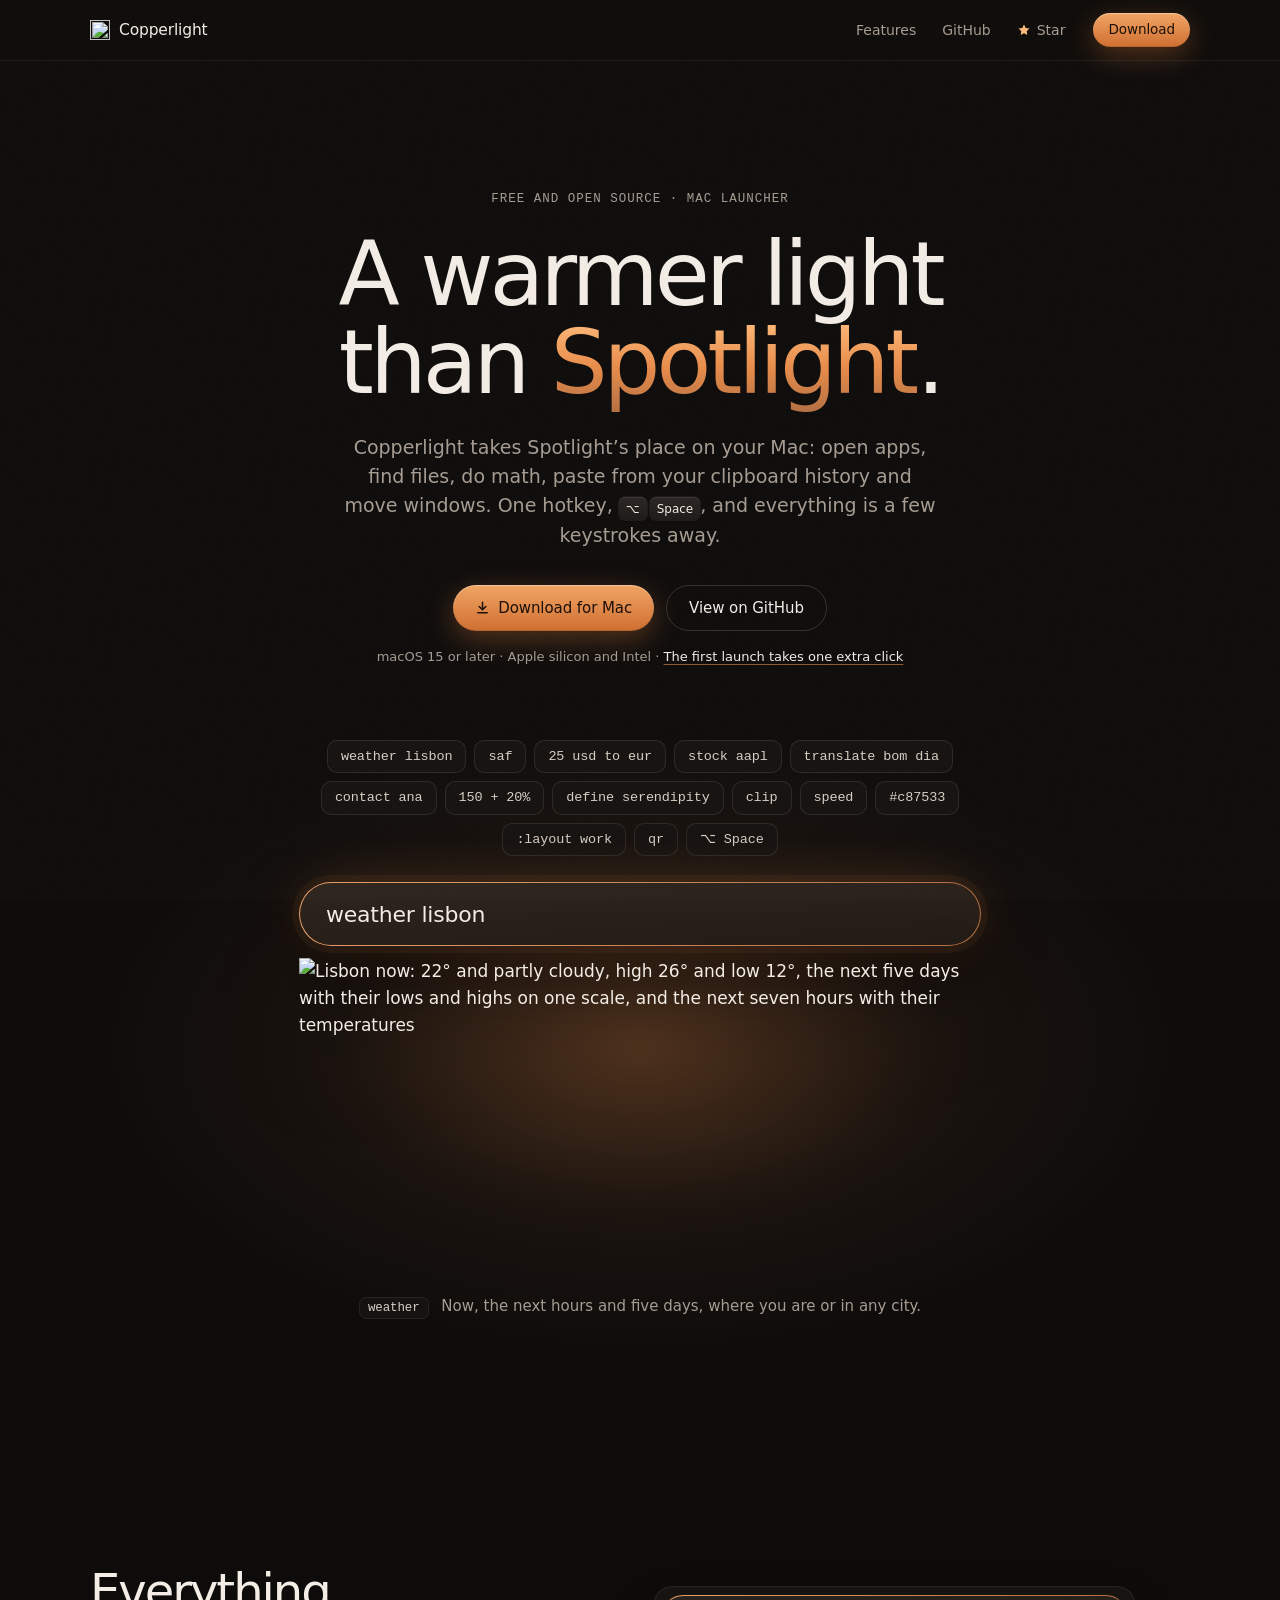
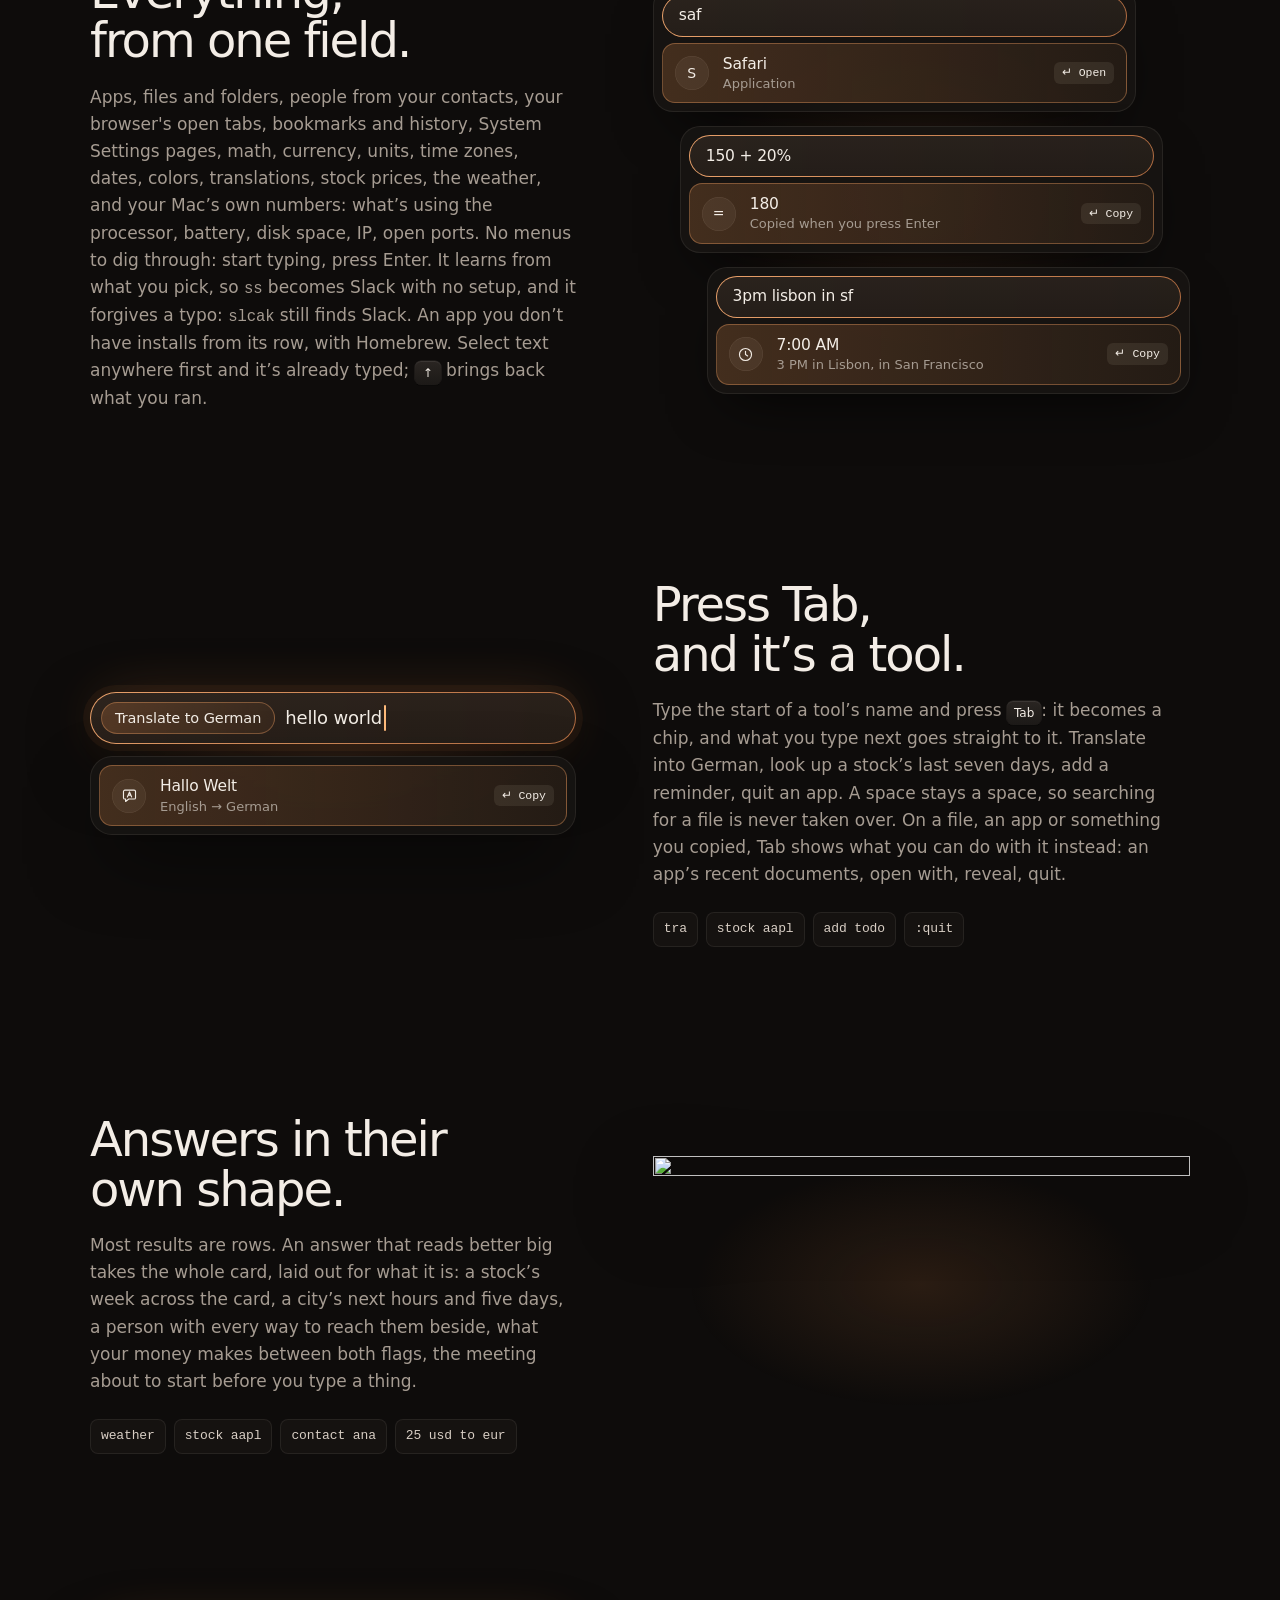
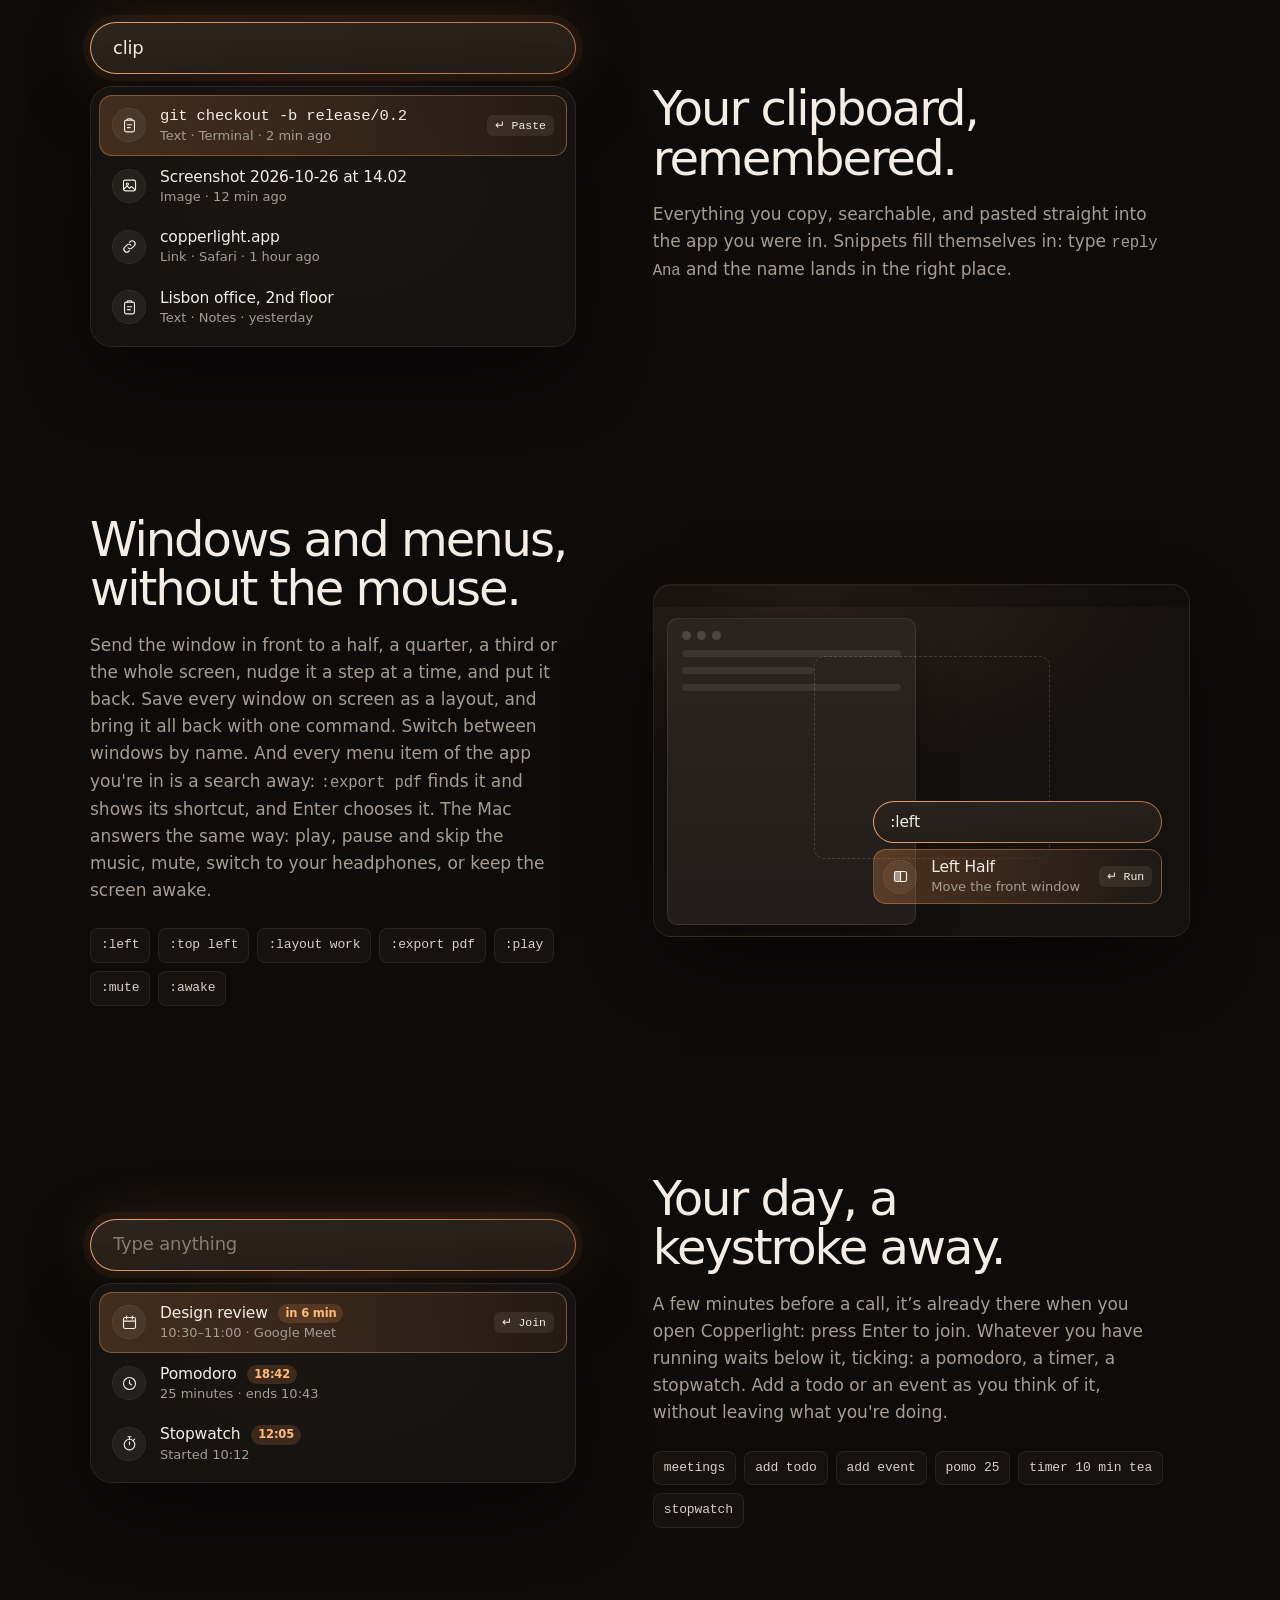
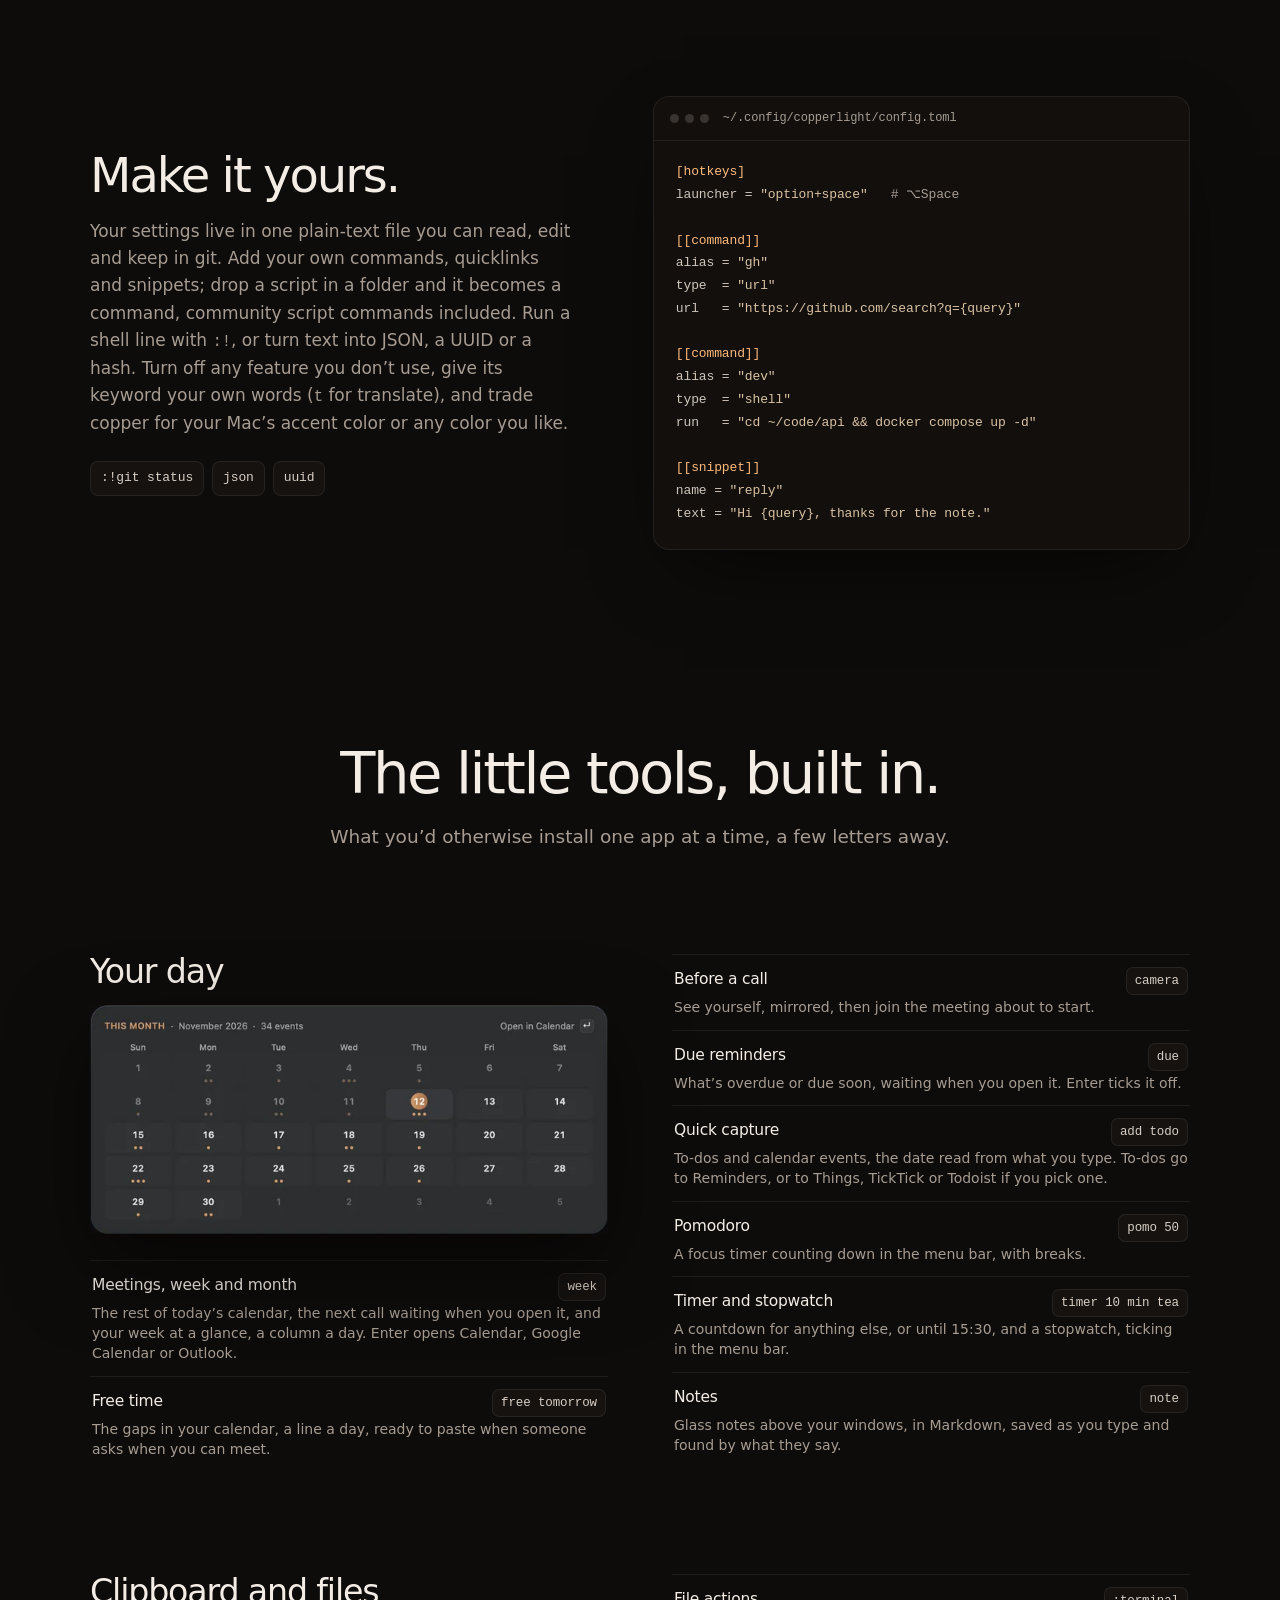
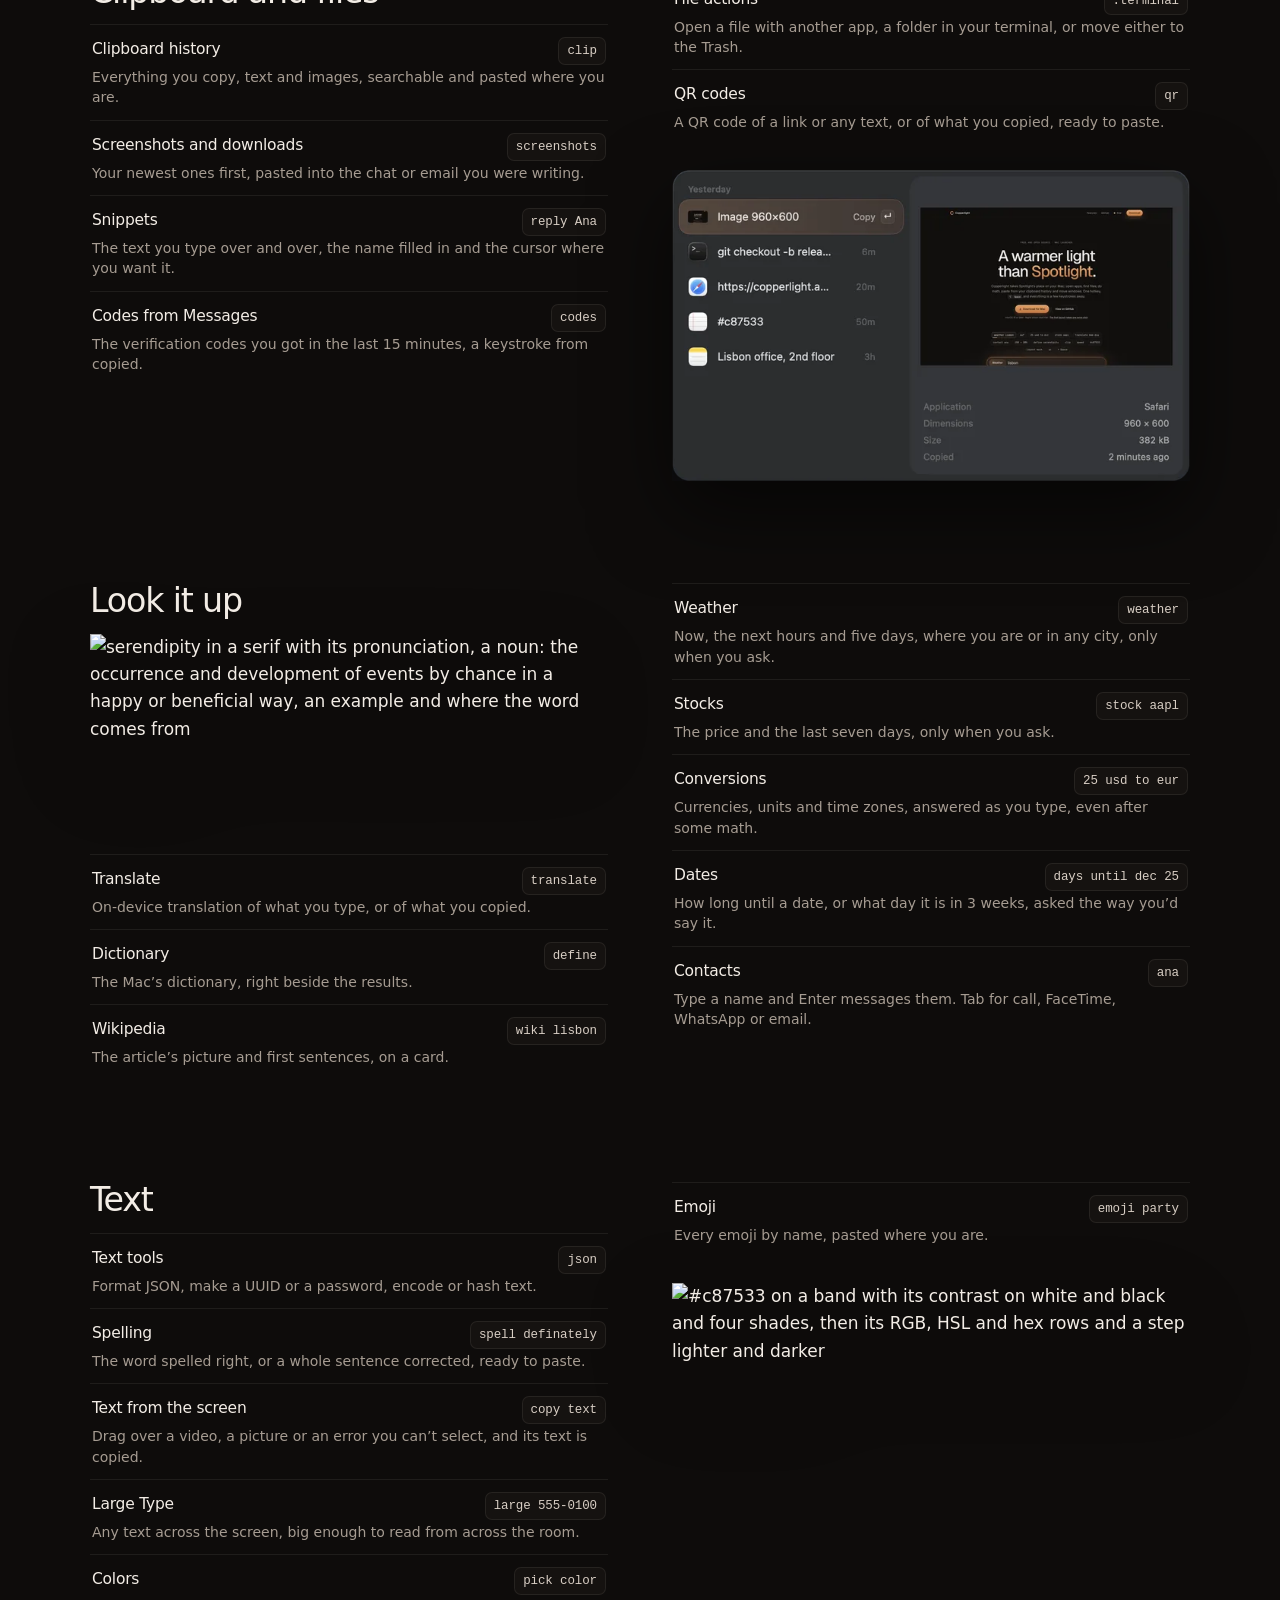
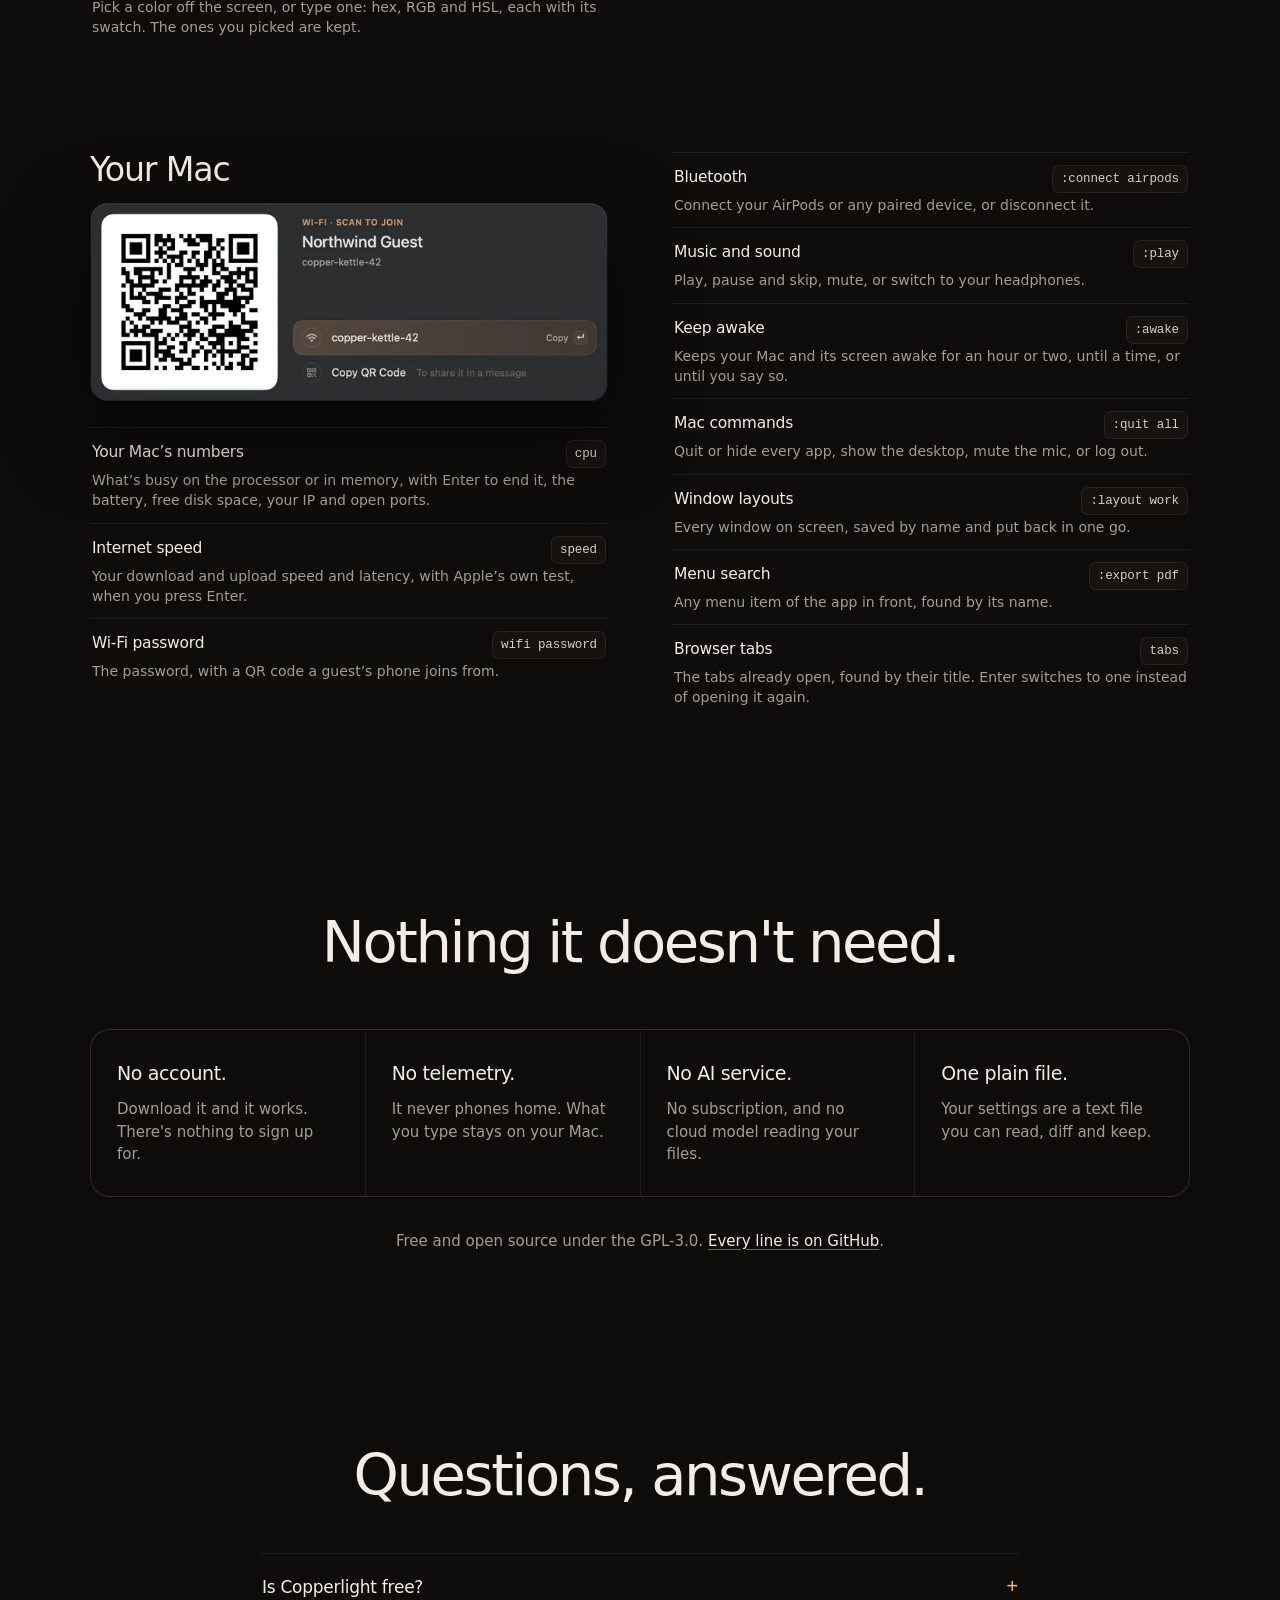
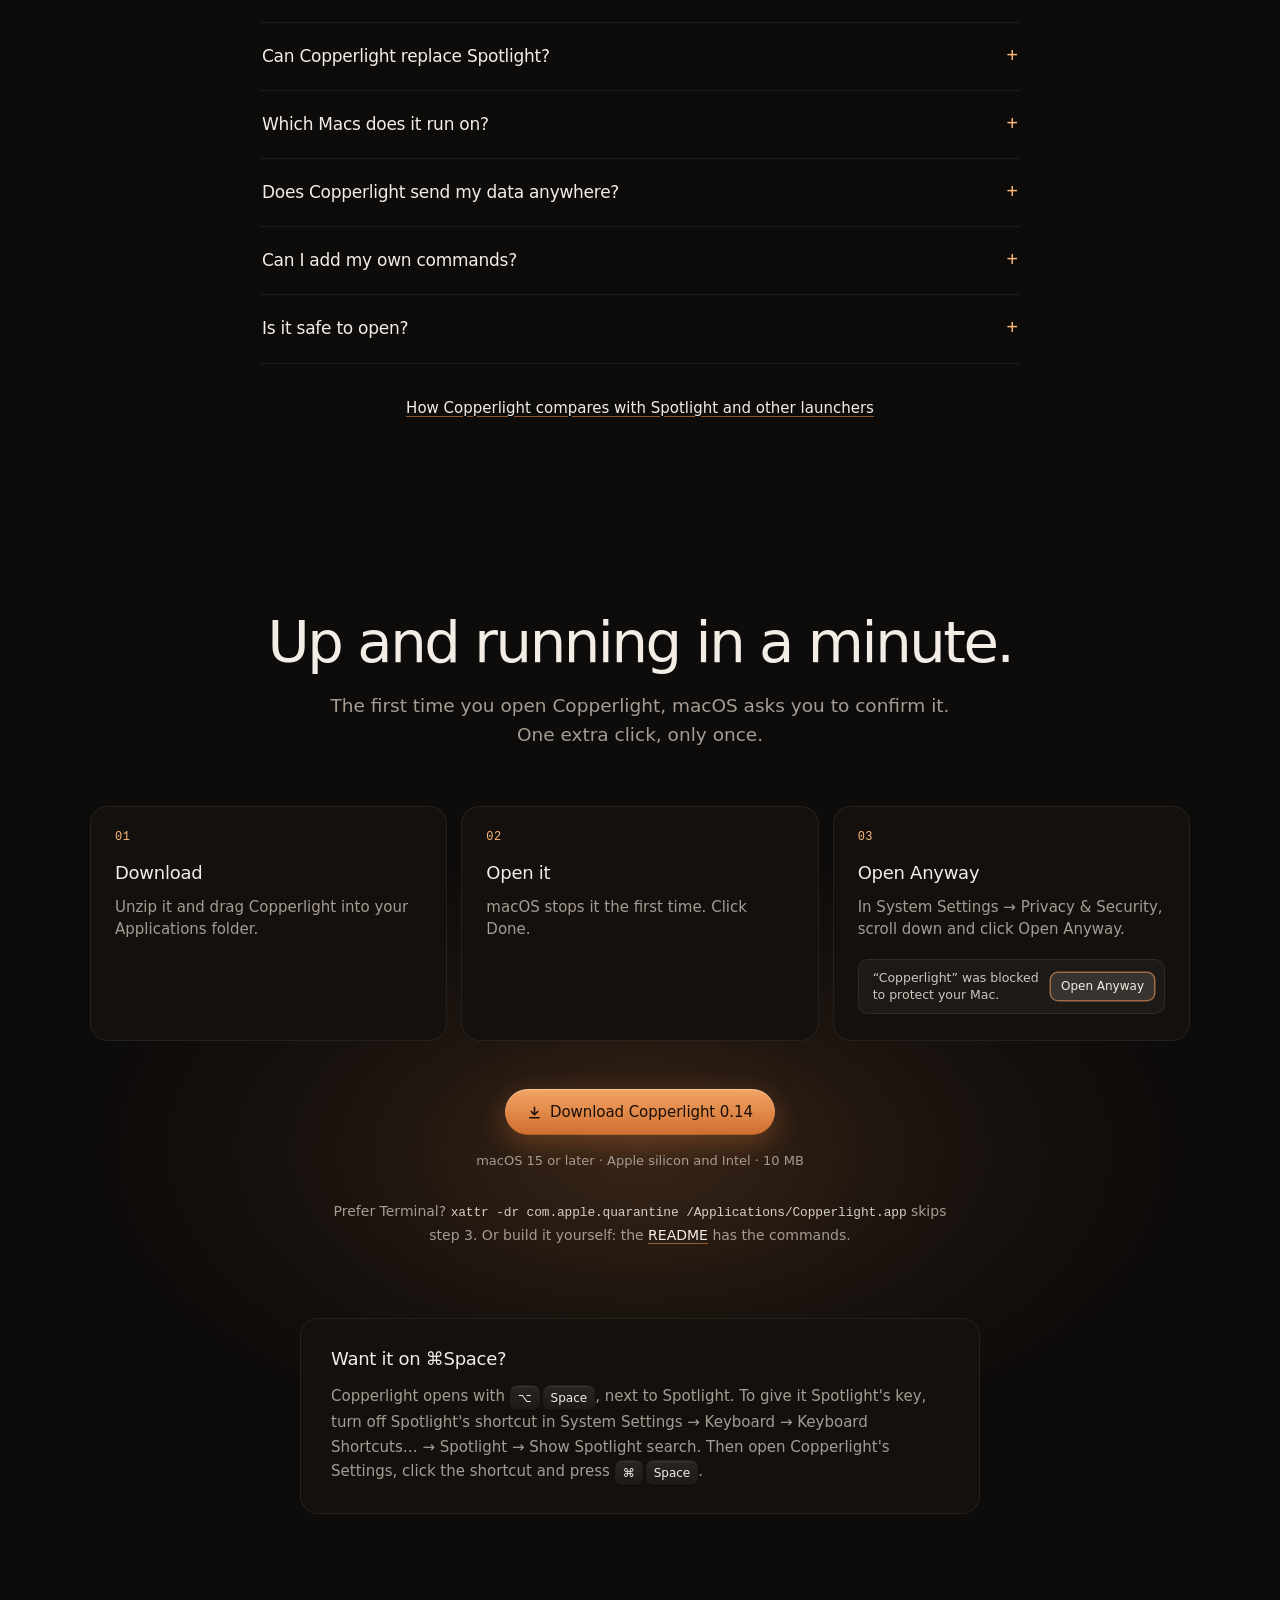
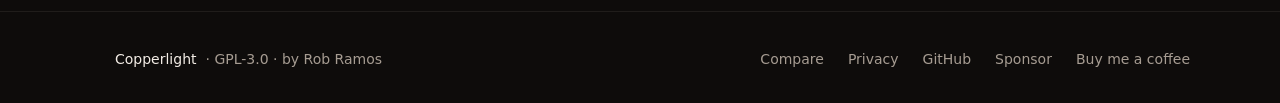
==== commit f87c0771: "v0.14: your calendar and to-do apps" ====
--- a/index.html
+++ b/index.html
@@ -52,7 +52,7 @@
         "description": "A free, open source launcher for Mac that takes Spotlight’s place: apps, files, clipboard history, window management, snippets, math and currency, from one hotkey.",
         "applicationCategory": "UtilitiesApplication",
         "operatingSystem": "macOS 15 or later",
-        "softwareVersion": "0.13",
+        "softwareVersion": "0.14",
         "downloadUrl": "https://github.com/ramosrob/copperlight/releases/latest/download/Copperlight.zip",
         "fileSize": "10 MB",
         "license": "https://www.gnu.org/licenses/gpl-3.0.html",
@@ -403,7 +403,7 @@
           <div class="tool">
             <dt>Meetings, week and month</dt>
             <dd class="mono">week</dd>
-            <dd>The rest of today&rsquo;s calendar, the next call waiting when you open it, and your week at a glance, a column a day.</dd>
+            <dd>The rest of today&rsquo;s calendar, the next call waiting when you open it, and your week at a glance, a column a day. Enter opens Calendar, Google Calendar or Outlook.</dd>
           </div>
           <div class="tool">
             <dt>Free time</dt>
@@ -423,7 +423,7 @@
           <div class="tool">
             <dt>Quick capture</dt>
             <dd class="mono">add todo</dd>
-            <dd>Reminders and calendar events, the date read from what you type.</dd>
+            <dd>To-dos and calendar events, the date read from what you type. To-dos go to Reminders, or to Things, TickTick or Todoist if you pick one.</dd>
           </div>
           <div class="tool">
             <dt>Pomodoro</dt>
@@ -684,7 +684,7 @@
       <div class="download__cta">
         <a class="btn btn--primary" href="https://github.com/ramosrob/copperlight/releases/latest/download/Copperlight.zip">
           <svg viewBox="0 0 16 16" fill="none" stroke="currentColor" stroke-width="1.6" stroke-linecap="round" stroke-linejoin="round" aria-hidden="true"><path d="M8 2.5v8M4.5 7 8 10.5 11.5 7M3 13.5h10"/></svg>
-          Download Copperlight 0.13
+          Download Copperlight 0.14
         </a>
         <p class="meta">macOS 15 or later · Apple silicon and Intel · 10 MB</p>
       </div>
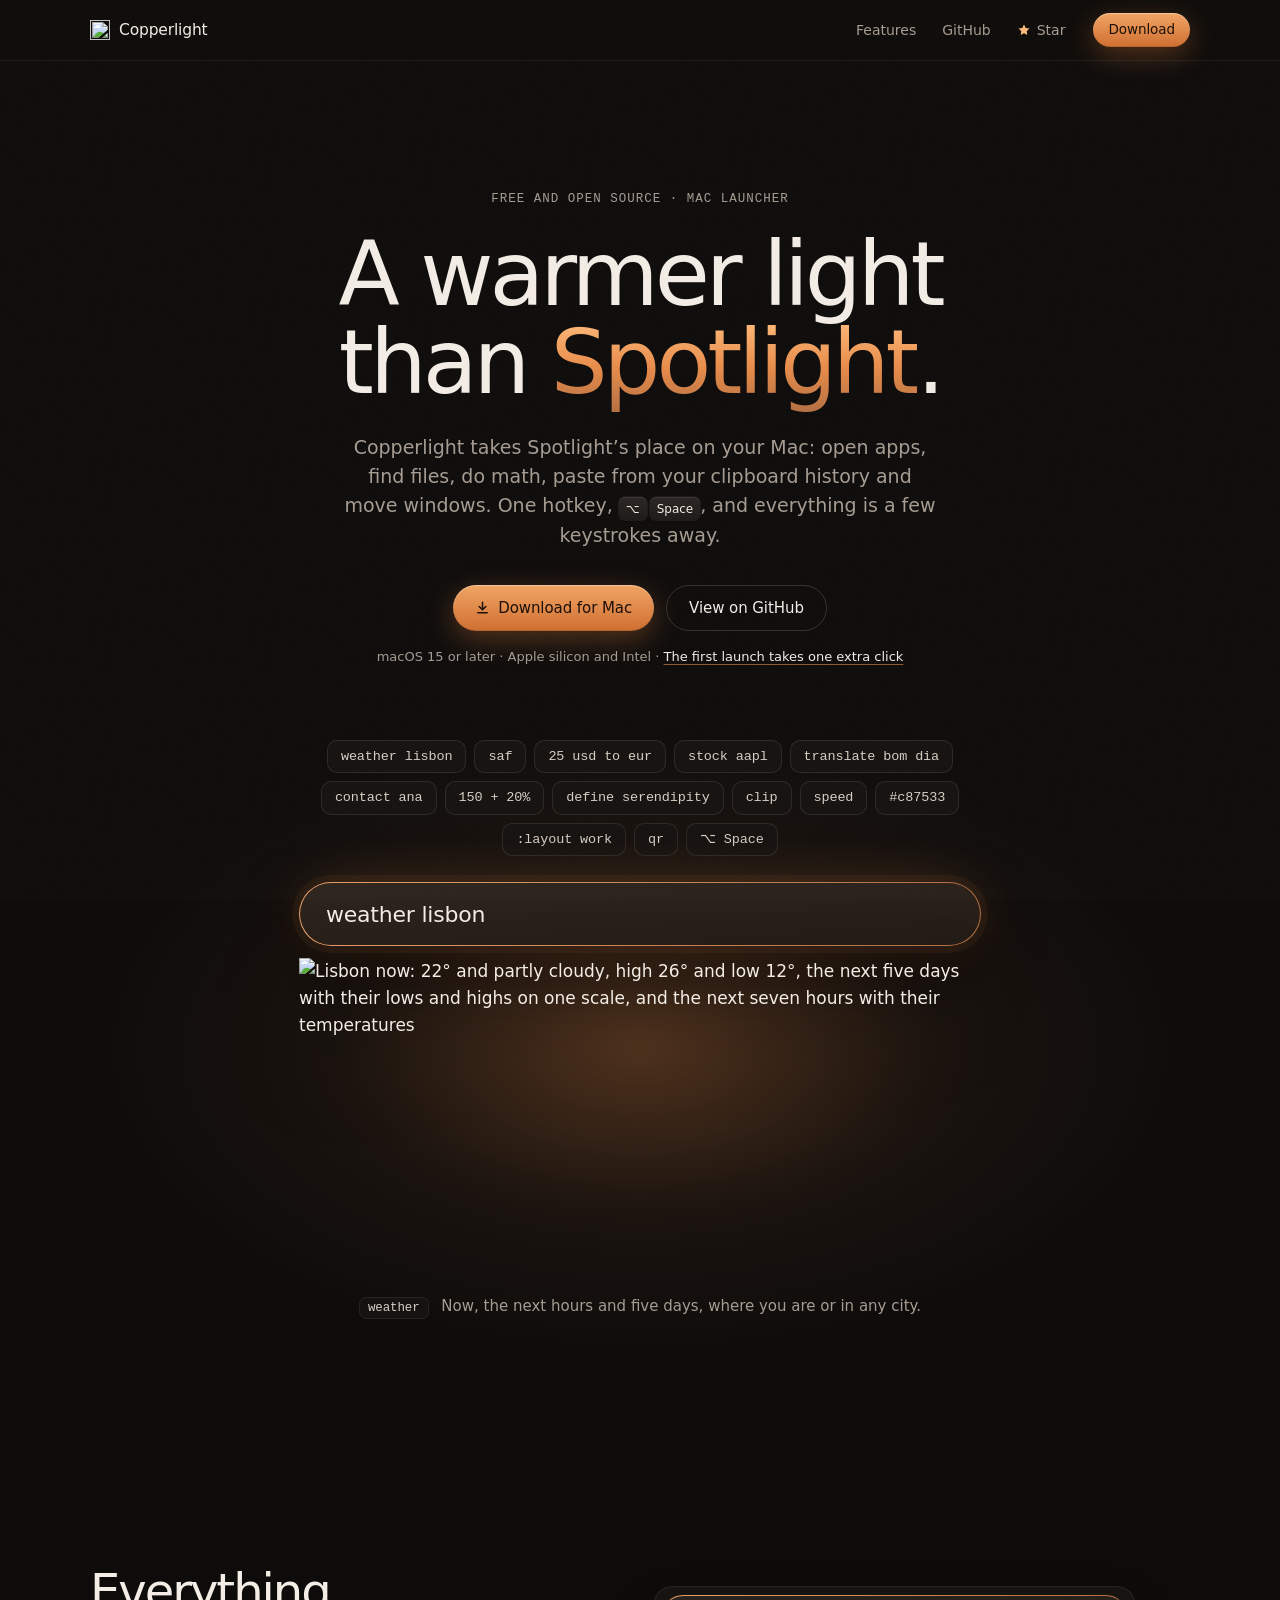
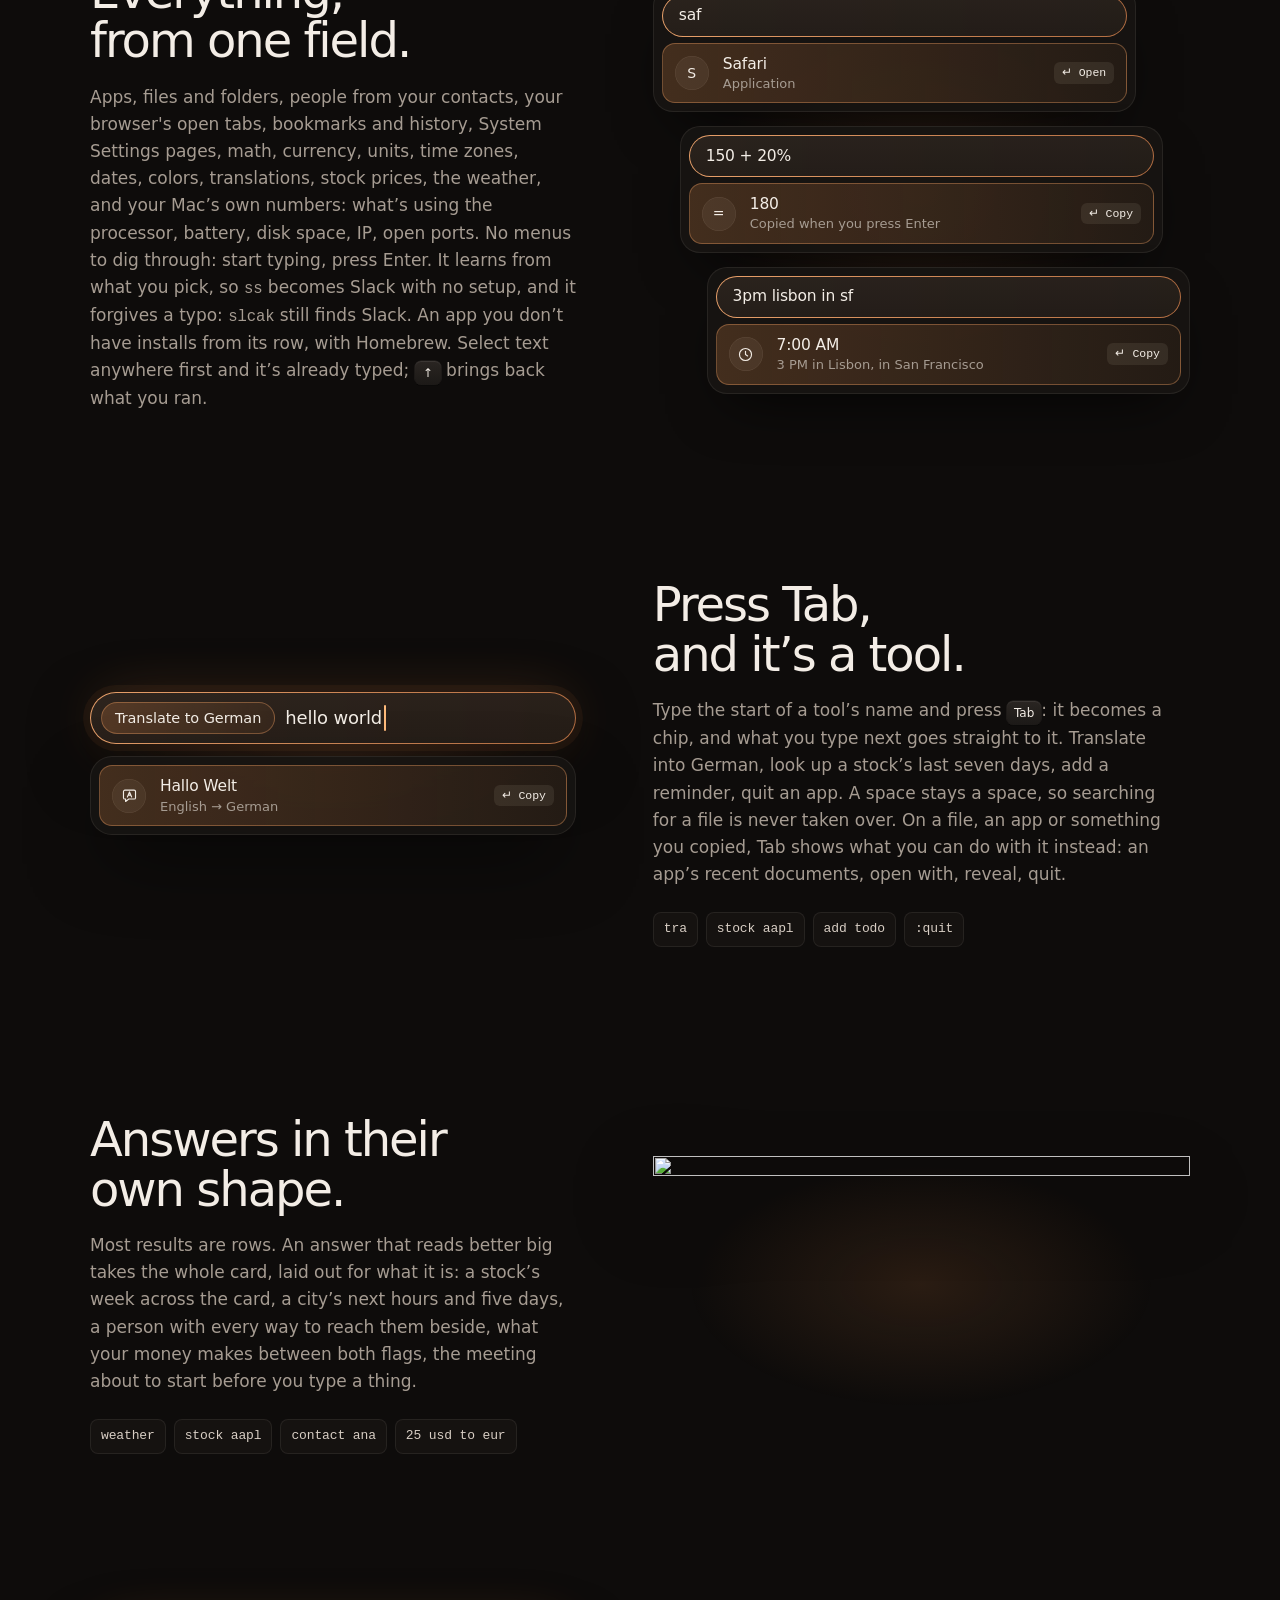
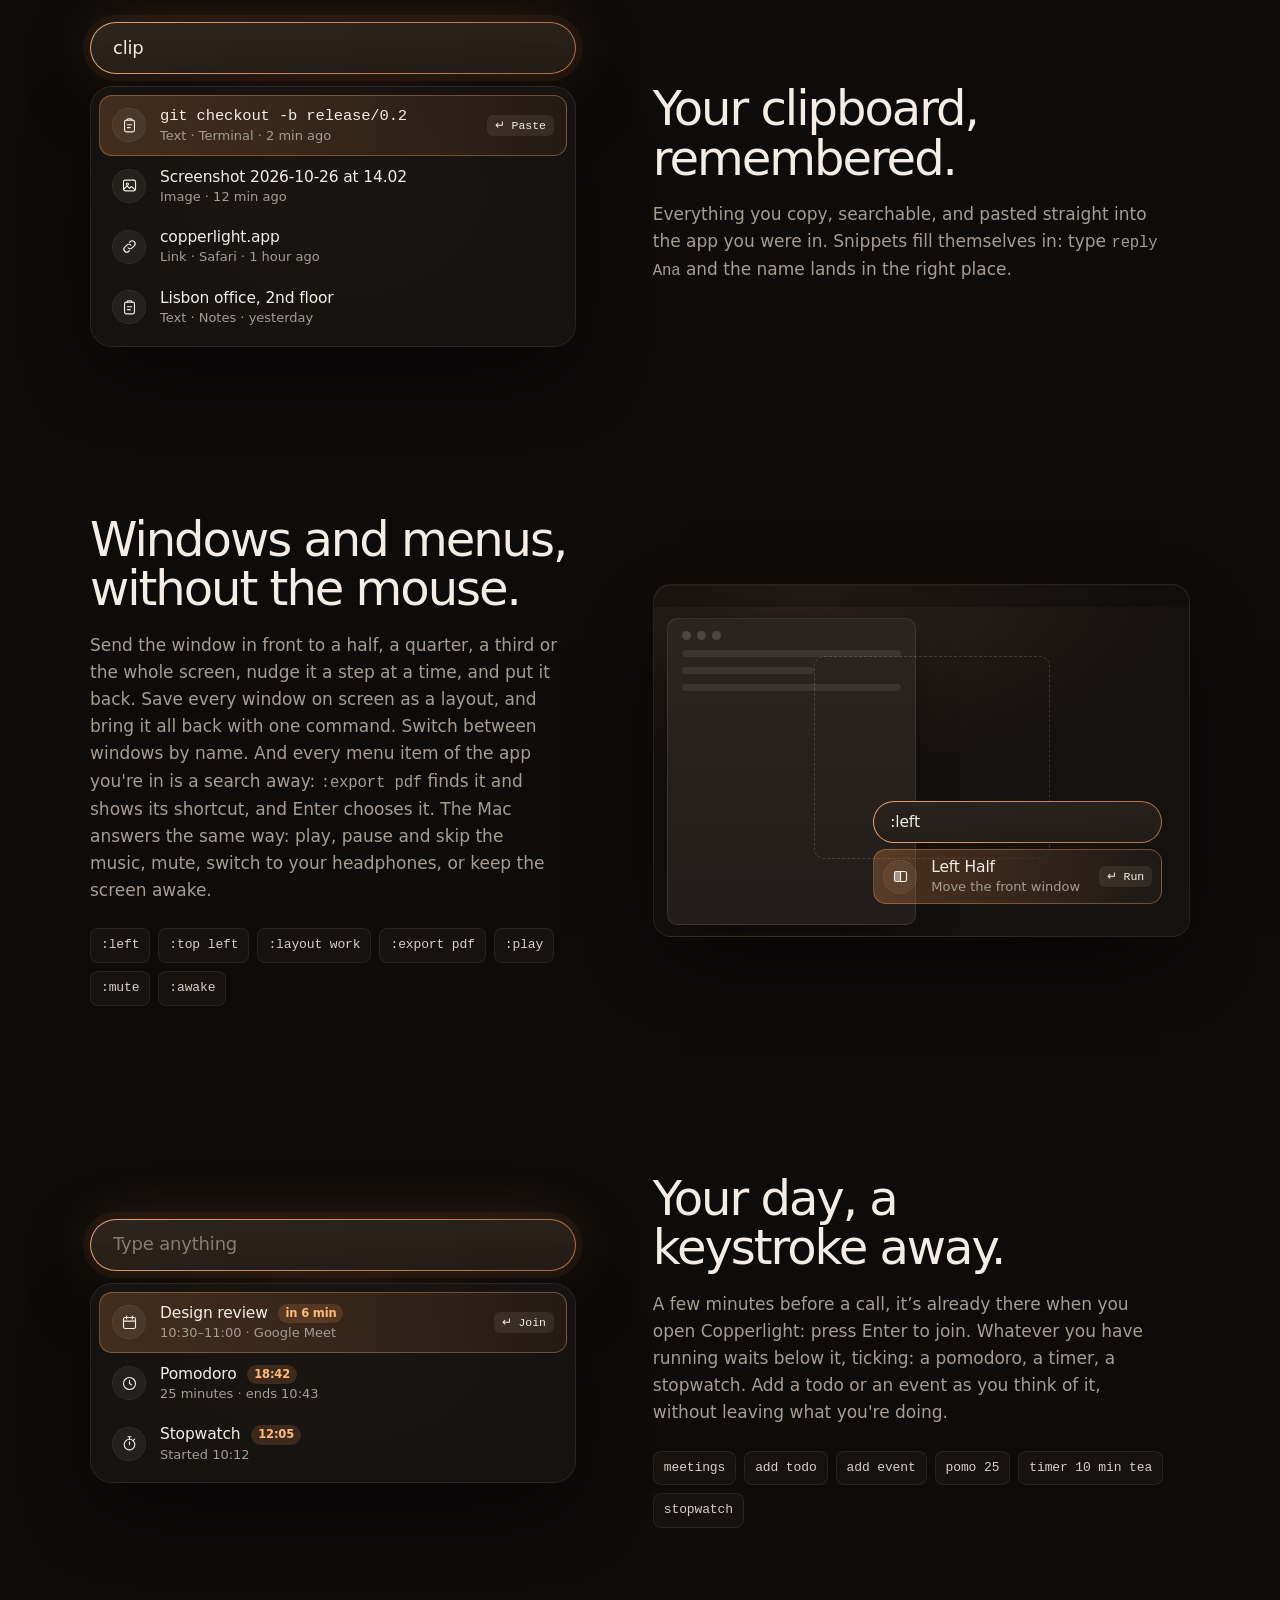
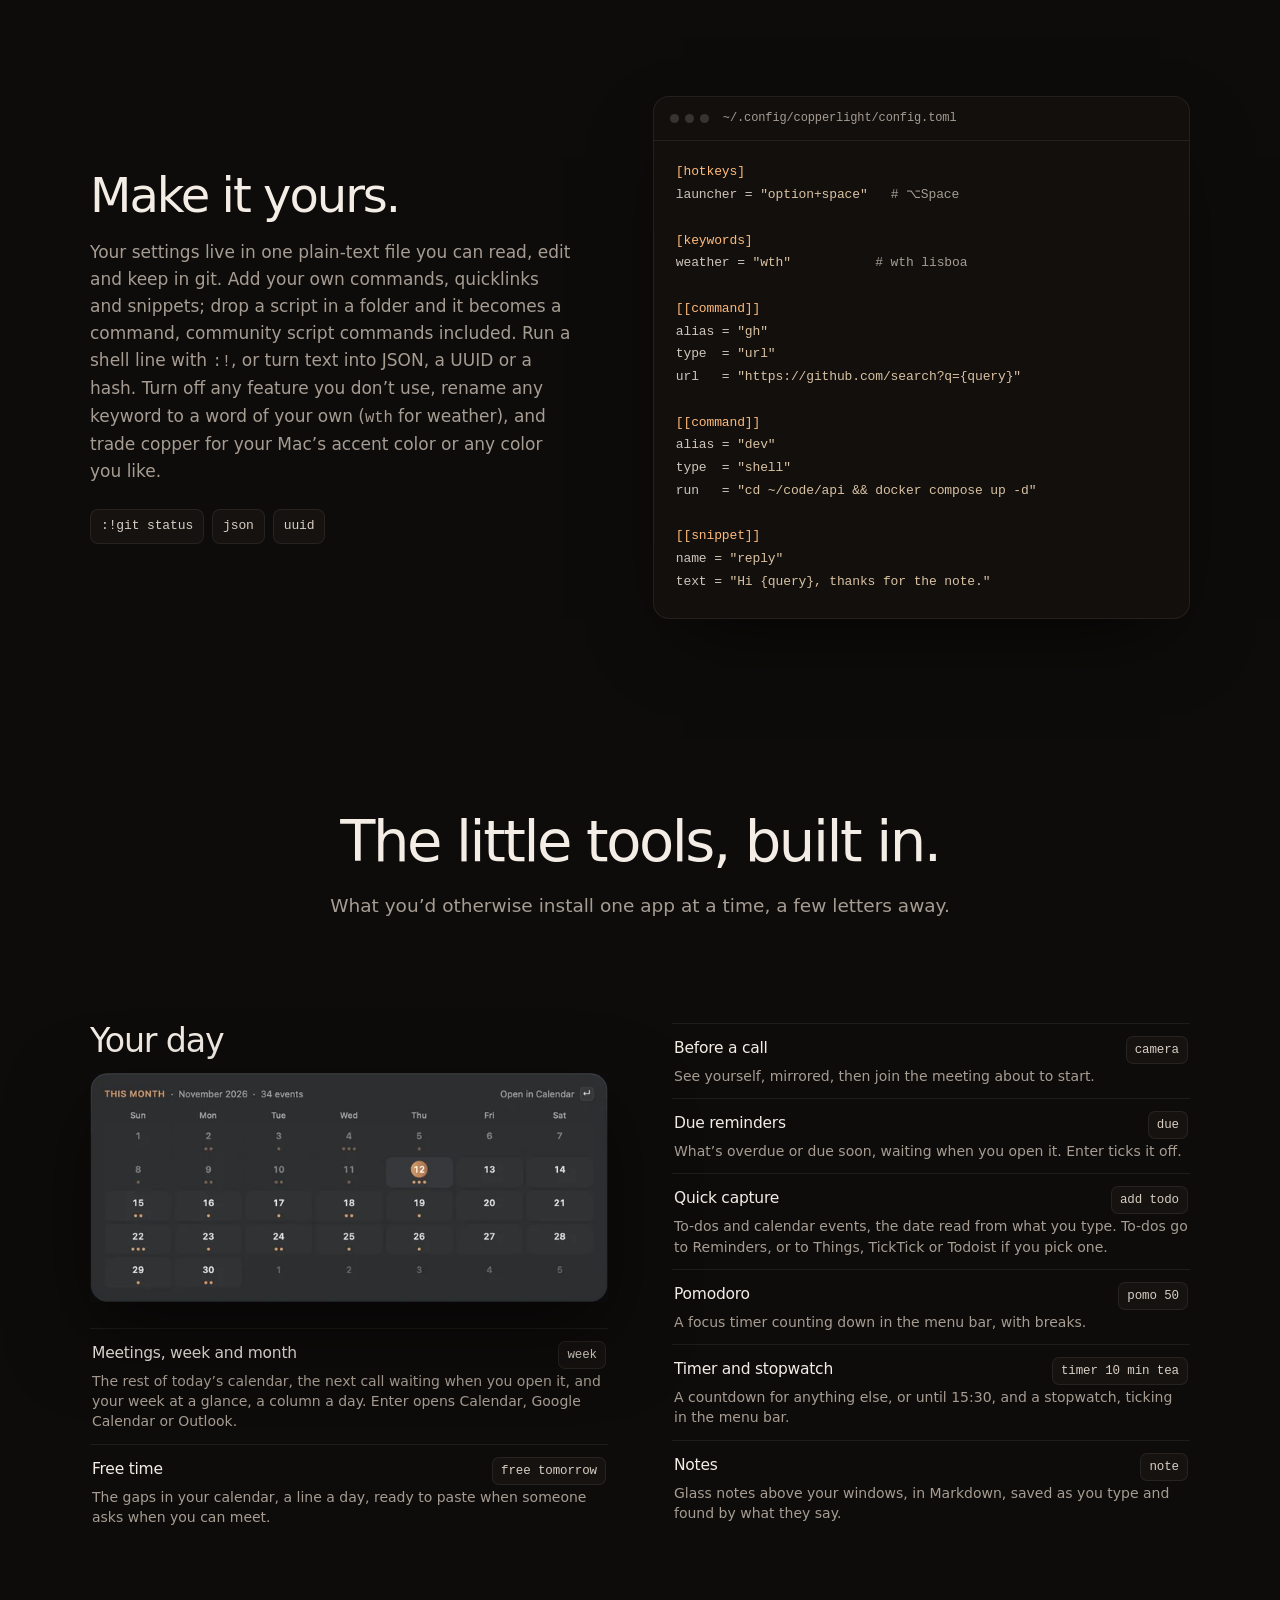
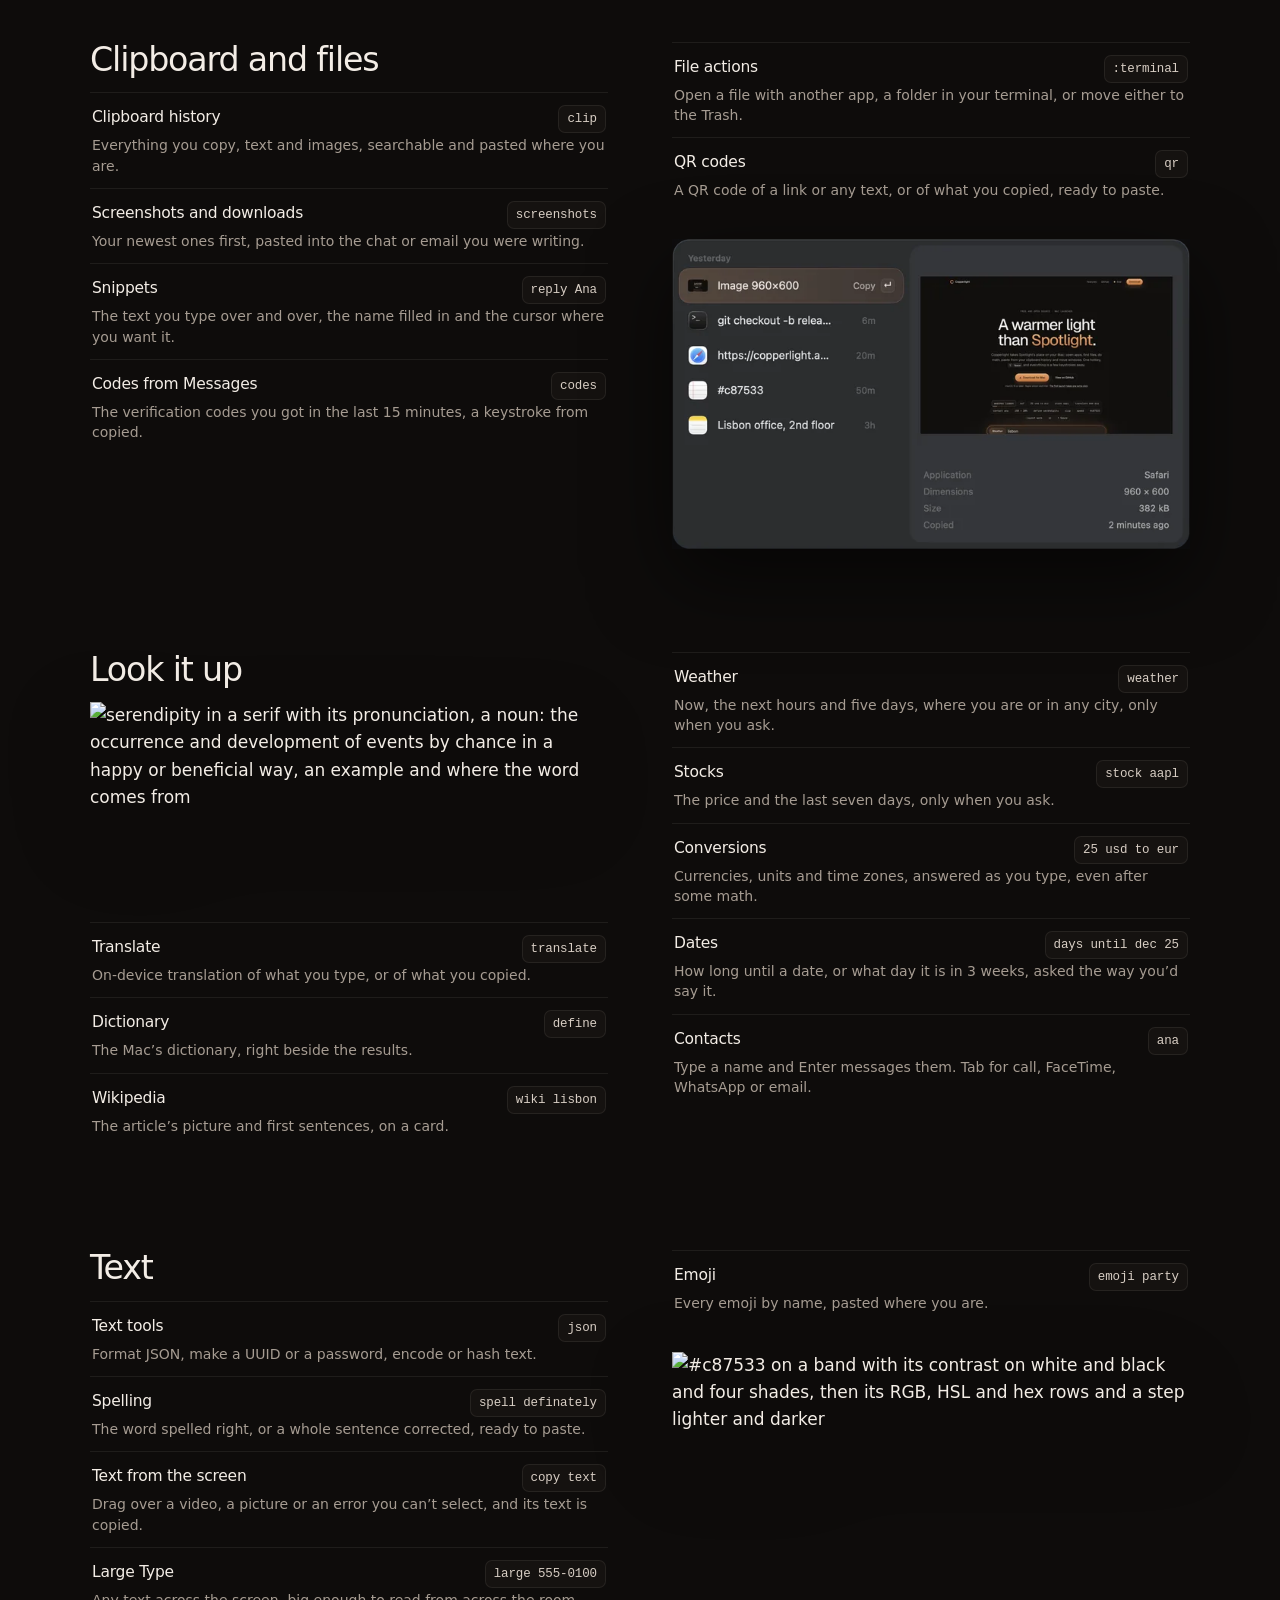
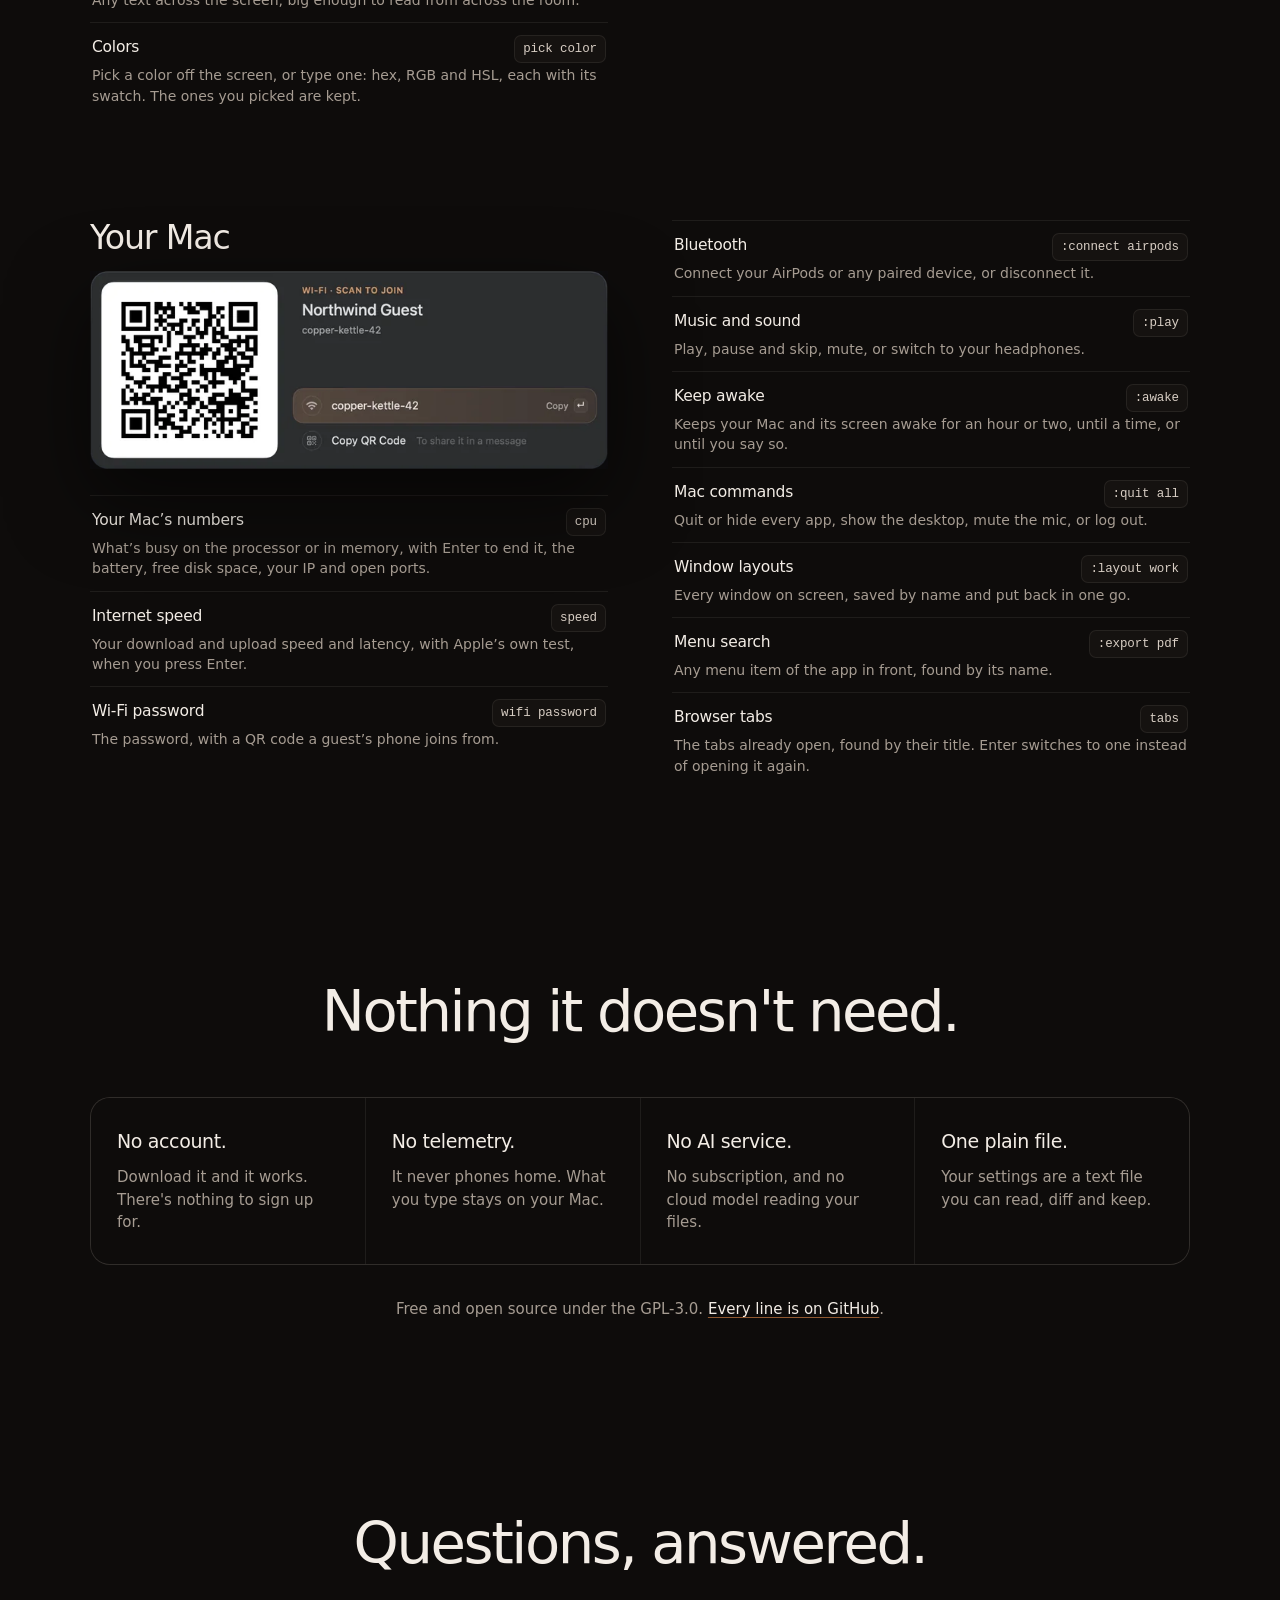
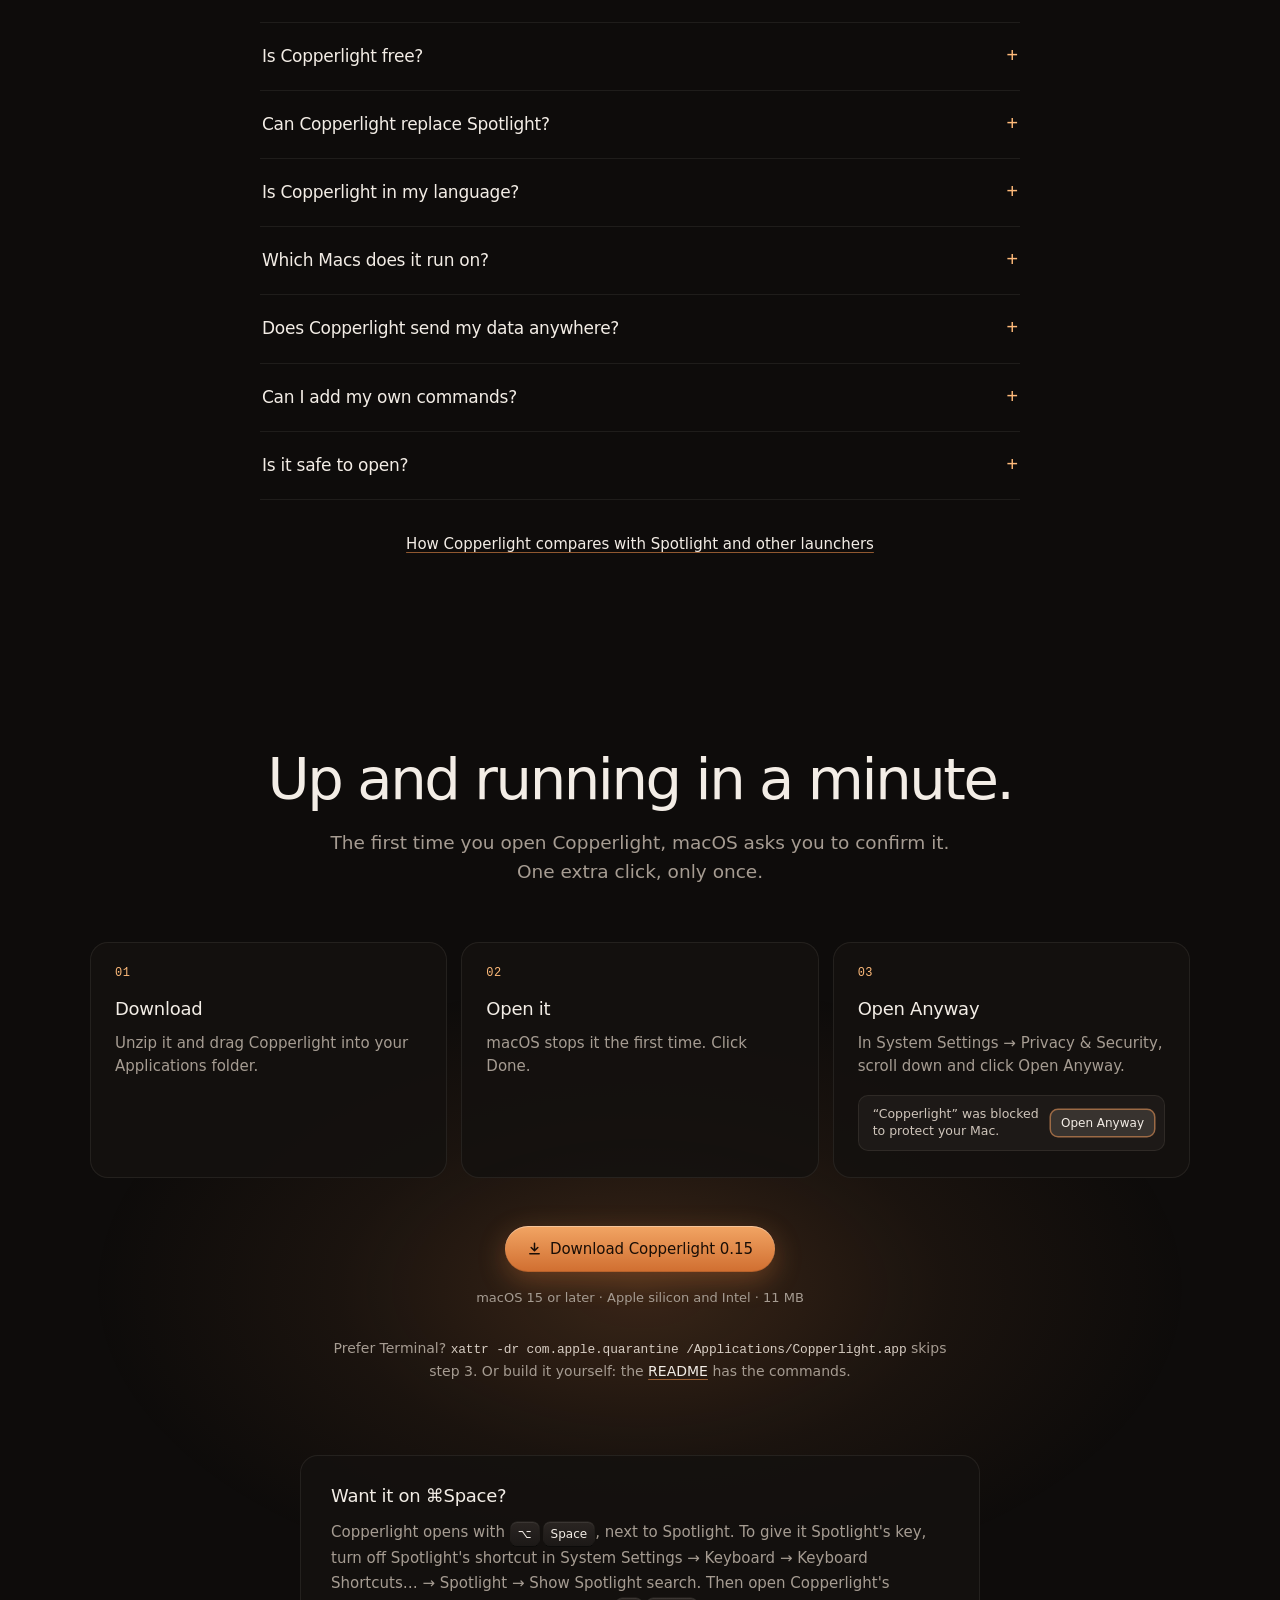
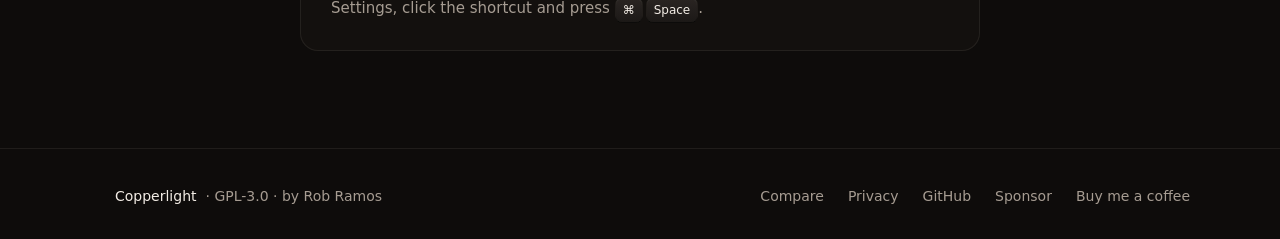
==== commit b833e9ce: "v0.15: in your language, rename any keyword" ====
--- a/index.html
+++ b/index.html
@@ -42,7 +42,7 @@
         "@type": "Person",
         "@id": "https://copperlight.app/#author",
         "name": "Rob Ramos",
-        "url": "https://github.com/ramosrob"
+        "url": "https://github.com/robsonpbr"
       },
       {
         "@type": "SoftwareApplication",
@@ -52,9 +52,9 @@
         "description": "A free, open source launcher for Mac that takes Spotlight’s place: apps, files, clipboard history, window management, snippets, math and currency, from one hotkey.",
         "applicationCategory": "UtilitiesApplication",
         "operatingSystem": "macOS 15 or later",
-        "softwareVersion": "0.14",
-        "downloadUrl": "https://github.com/ramosrob/copperlight/releases/latest/download/Copperlight.zip",
-        "fileSize": "10 MB",
+        "softwareVersion": "0.15",
+        "downloadUrl": "https://github.com/robsonpbr/copperlight/releases/latest/download/Copperlight.zip",
+        "fileSize": "11 MB",
         "license": "https://www.gnu.org/licenses/gpl-3.0.html",
         "isAccessibleForFree": true,
         "offers": {
@@ -68,7 +68,7 @@
           "@id": "https://copperlight.app/#author"
         },
         "sameAs": [
-          "https://github.com/ramosrob/copperlight"
+          "https://github.com/robsonpbr/copperlight"
         ]
       },
       {
@@ -92,10 +92,18 @@
           },
           {
             "@type": "Question",
+            "name": "Is Copperlight in my language?",
+            "acceptedAnswer": {
+              "@type": "Answer",
+              "text": "It follows your Mac’s language: English, and Portuguese from Brazil and from Portugal, keywords included. Adding yours takes three plain text files and no code, as TRANSLATING.md explains."
+            }
+          },
+          {
+            "@type": "Question",
             "name": "Which Macs does it run on?",
             "acceptedAnswer": {
               "@type": "Answer",
-              "text": "macOS 15 Sequoia or later, on Apple silicon and Intel Macs. The download is 10 MB."
+              "text": "macOS 15 Sequoia or later, on Apple silicon and Intel Macs. The download is 11 MB."
             }
           },
           {
@@ -168,10 +176,10 @@
     <a class="brand" href="#top" aria-label="Copperlight, back to top"><img src="mark.svg" width="20" height="20" alt="">Copperlight</a>
     <nav class="nav__links" aria-label="Main">
       <a href="#features">Features</a>
-      <a href="https://github.com/ramosrob/copperlight">GitHub</a>
-      <a class="nav__star" href="https://github.com/ramosrob/copperlight" aria-label="Star Copperlight on GitHub"><svg viewBox="0 0 16 16" aria-hidden="true"><path d="m8 1.8 1.9 3.9 4.3.6-3.1 3 .7 4.3L8 11.6l-3.8 2 .7-4.3-3.1-3 4.3-.6z"/></svg>Star</a>
+      <a href="https://github.com/robsonpbr/copperlight">GitHub</a>
+      <a class="nav__star" href="https://github.com/robsonpbr/copperlight" aria-label="Star Copperlight on GitHub"><svg viewBox="0 0 16 16" aria-hidden="true"><path d="m8 1.8 1.9 3.9 4.3.6-3.1 3 .7 4.3L8 11.6l-3.8 2 .7-4.3-3.1-3 4.3-.6z"/></svg>Star</a>
     </nav>
-    <a class="btn btn--primary btn--small" href="https://github.com/ramosrob/copperlight/releases/latest/download/Copperlight.zip">Download</a>
+    <a class="btn btn--primary btn--small" href="https://github.com/robsonpbr/copperlight/releases/latest/download/Copperlight.zip">Download</a>
   </div>
 </header>
 
@@ -183,11 +191,11 @@
       <h1>A warmer light<br> than <span class="copper">Spotlight</span>.</h1>
       <p class="lead">Copperlight takes Spotlight’s place on your Mac: open apps, find files, do math, paste from your clipboard history and move windows. One hotkey, <span class="keys"><kbd>⌥</kbd><kbd>Space</kbd></span>, and everything is a few keystrokes away.</p>
       <div class="actions">
-        <a class="btn btn--primary" href="https://github.com/ramosrob/copperlight/releases/latest/download/Copperlight.zip">
+        <a class="btn btn--primary" href="https://github.com/robsonpbr/copperlight/releases/latest/download/Copperlight.zip">
           <svg viewBox="0 0 16 16" fill="none" stroke="currentColor" stroke-width="1.6" stroke-linecap="round" stroke-linejoin="round" aria-hidden="true"><path d="M8 2.5v8M4.5 7 8 10.5 11.5 7M3 13.5h10"/></svg>
           Download for Mac
         </a>
-        <a class="btn btn--ghost" href="https://github.com/ramosrob/copperlight">View on GitHub</a>
+        <a class="btn btn--ghost" href="https://github.com/robsonpbr/copperlight">View on GitHub</a>
       </div>
       <p class="meta">macOS 15 or later · Apple silicon and Intel · <a href="#download">The first launch takes one extra click</a></p>
 
@@ -360,7 +368,7 @@
       <article class="chapter reveal">
         <div class="chapter__text">
           <h2>Make it yours.</h2>
-          <p>Your settings live in one plain-text file you can read, edit and keep in git. Add your own commands, quicklinks and snippets; drop a script in a folder and it becomes a command, community script commands included. Run a shell line with <span class="mono">:!</span>, or turn text into JSON, a UUID or a hash. Turn off any feature you don&rsquo;t use, give its keyword your own words (<span class="mono">t</span> for translate), and trade copper for your Mac&rsquo;s accent color or any color you like.</p>
+          <p>Your settings live in one plain-text file you can read, edit and keep in git. Add your own commands, quicklinks and snippets; drop a script in a folder and it becomes a command, community script commands included. Run a shell line with <span class="mono">:!</span>, or turn text into JSON, a UUID or a hash. Turn off any feature you don&rsquo;t use, rename any keyword to a word of your own (<span class="mono">wth</span> for weather), and trade copper for your Mac&rsquo;s accent color or any color you like.</p>
           <p class="commands"><span class="mono">:!git status</span><span class="mono">json</span><span class="mono">uuid</span></p>
         </div>
         <div class="chapter__visual" aria-hidden="true">
@@ -368,6 +376,9 @@
             <div class="file__title"><span class="desk__dots"><i></i><i></i><i></i></span><span class="mono">~/.config/copperlight/config.toml</span></div>
 <pre class="file__body mono"><span class="t-k">[hotkeys]</span>
 launcher = <span class="t-s">"option+space"</span>   <span class="t-c"># ⌥Space</span>
+
+<span class="t-k">[keywords]</span>
+weather = <span class="t-s">"wth"</span>           <span class="t-c"># wth lisboa</span>
 
 <span class="t-k">[[command]]</span>
 alias = <span class="t-s">"gh"</span>
@@ -632,7 +643,7 @@
         <li><strong>No AI service.</strong><span>No subscription, and no cloud model reading your files.</span></li>
         <li><strong>One plain file.</strong><span>Your settings are a text file you can read, diff and keep.</span></li>
       </ul>
-      <p class="principles__source">Free and open source under the GPL-3.0. <a href="https://github.com/ramosrob/copperlight">Every line is on GitHub</a>.</p>
+      <p class="principles__source">Free and open source under the GPL-3.0. <a href="https://github.com/robsonpbr/copperlight">Every line is on GitHub</a>.</p>
     </div>
   </section>
 
@@ -649,8 +660,12 @@
           <p>Yes. It opens apps, finds files and does math and conversions like Spotlight, and adds window commands, menu search, snippets, timers and your own commands. Keep both, or give Copperlight Spotlight’s shortcut: the steps are below.</p>
         </details>
         <details class="faq__item">
+          <summary>Is Copperlight in my language?</summary>
+          <p>It follows your Mac’s language: English, and Portuguese from Brazil and from Portugal, keywords included. Adding yours takes three plain text files and no code, as <a href="https://github.com/robsonpbr/copperlight/blob/main/TRANSLATING.md">TRANSLATING.md</a> explains.</p>
+        </details>
+        <details class="faq__item">
           <summary>Which Macs does it run on?</summary>
-          <p>macOS 15 Sequoia or later, on Apple silicon and Intel Macs. The download is 10 MB.</p>
+          <p>macOS 15 Sequoia or later, on Apple silicon and Intel Macs. The download is 11 MB.</p>
         </details>
         <details class="faq__item">
           <summary>Does Copperlight send my data anywhere?</summary>
@@ -682,13 +697,13 @@
         </li>
       </ol>
       <div class="download__cta">
-        <a class="btn btn--primary" href="https://github.com/ramosrob/copperlight/releases/latest/download/Copperlight.zip">
+        <a class="btn btn--primary" href="https://github.com/robsonpbr/copperlight/releases/latest/download/Copperlight.zip">
           <svg viewBox="0 0 16 16" fill="none" stroke="currentColor" stroke-width="1.6" stroke-linecap="round" stroke-linejoin="round" aria-hidden="true"><path d="M8 2.5v8M4.5 7 8 10.5 11.5 7M3 13.5h10"/></svg>
-          Download Copperlight 0.14
+          Download Copperlight 0.15
         </a>
-        <p class="meta">macOS 15 or later · Apple silicon and Intel · 10 MB</p>
-      </div>
-      <p class="download__alt">Prefer Terminal? <span class="mono">xattr -dr com.apple.quarantine /Applications/Copperlight.app</span> skips step 3. Or build it yourself: the <a href="https://github.com/ramosrob/copperlight#readme">README</a> has the commands.</p>
+        <p class="meta">macOS 15 or later · Apple silicon and Intel · 11 MB</p>
+      </div>
+      <p class="download__alt">Prefer Terminal? <span class="mono">xattr -dr com.apple.quarantine /Applications/Copperlight.app</span> skips step 3. Or build it yourself: the <a href="https://github.com/robsonpbr/copperlight#readme">README</a> has the commands.</p>
 
       <aside class="cmdspace" data-cmd-space aria-labelledby="cmdspace-title">
         <h3 id="cmdspace-title">Want it on ⌘Space?</h3>
@@ -705,8 +720,8 @@
     <nav class="footer__links" aria-label="Elsewhere">
       <a href="/spotlight-alternative/">Compare</a>
       <a href="/privacy/">Privacy</a>
-      <a href="https://github.com/ramosrob/copperlight">GitHub</a>
-      <a href="https://github.com/sponsors/ramosrob">Sponsor</a>
+      <a href="https://github.com/robsonpbr/copperlight">GitHub</a>
+      <a href="https://github.com/sponsors/robsonpbr">Sponsor</a>
       <a href="https://buymeacoffee.com/ramosrob">Buy me a coffee</a>
     </nav>
   </div>
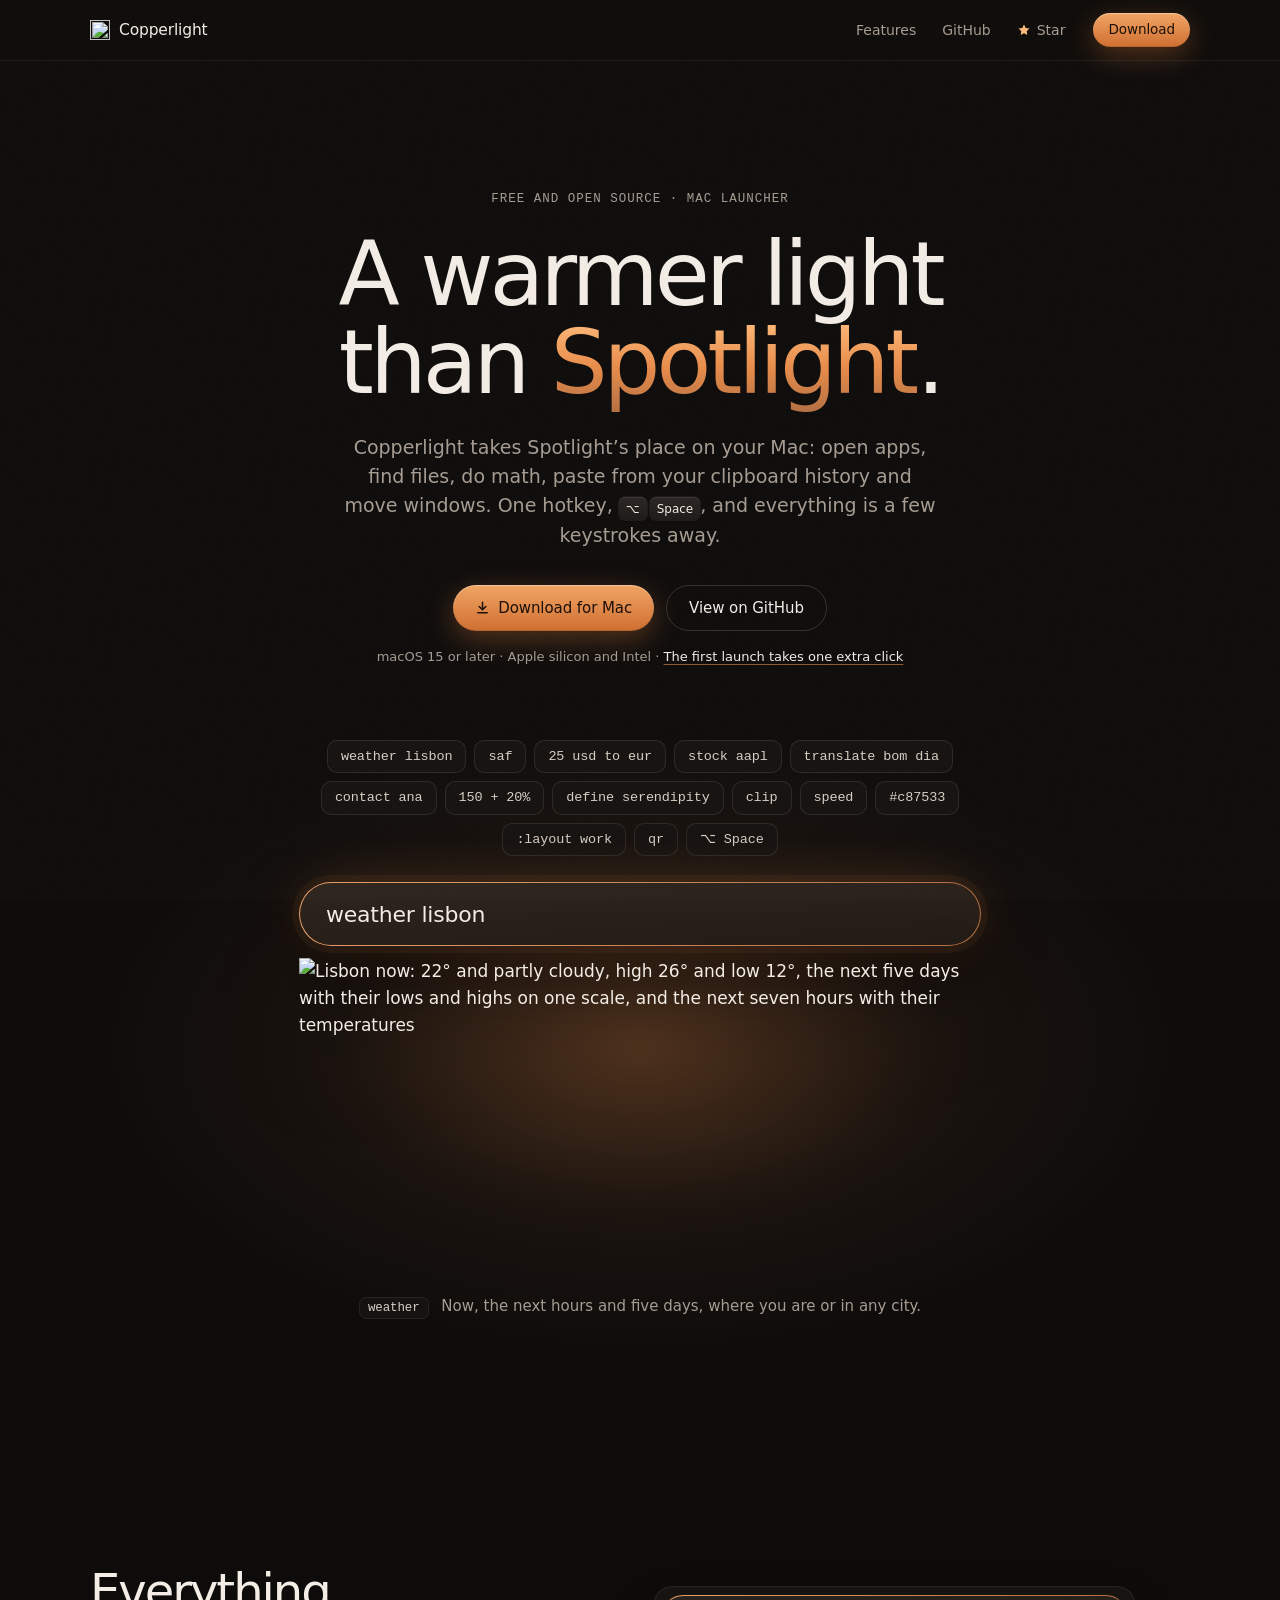
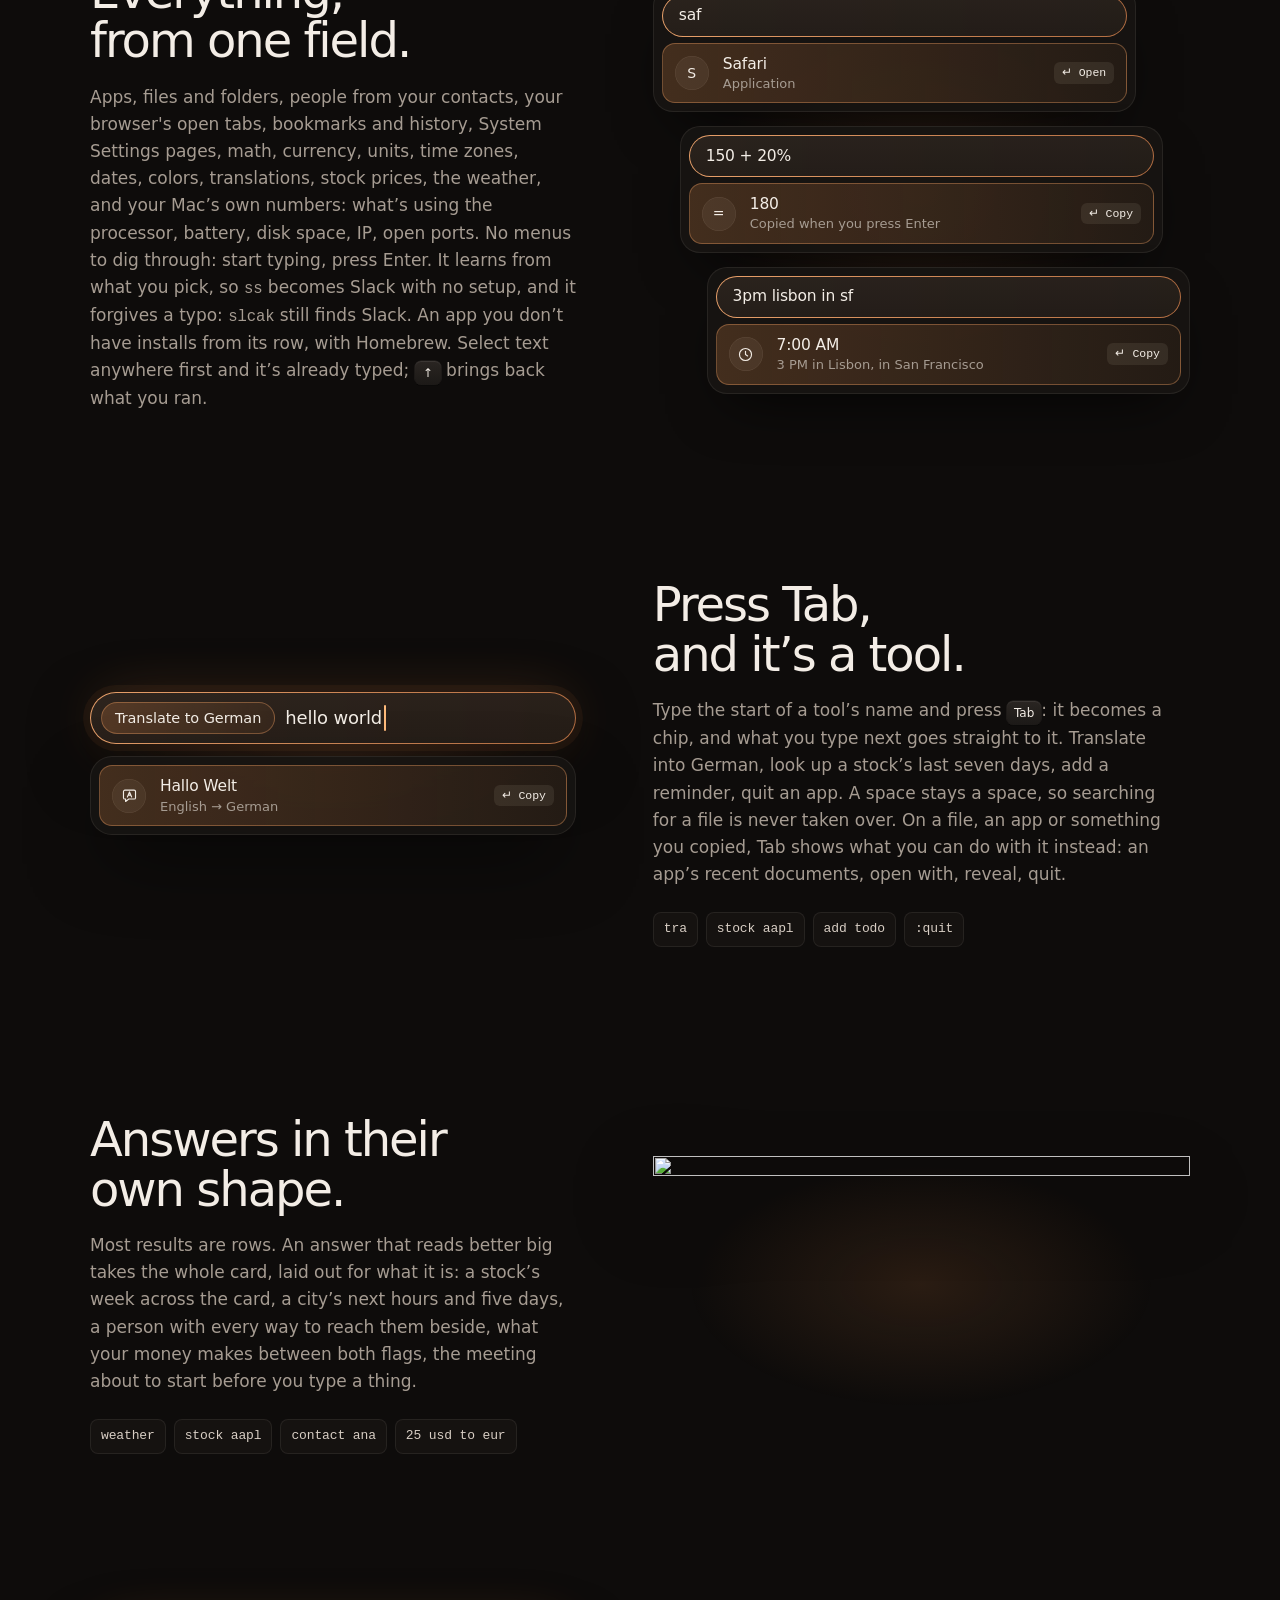
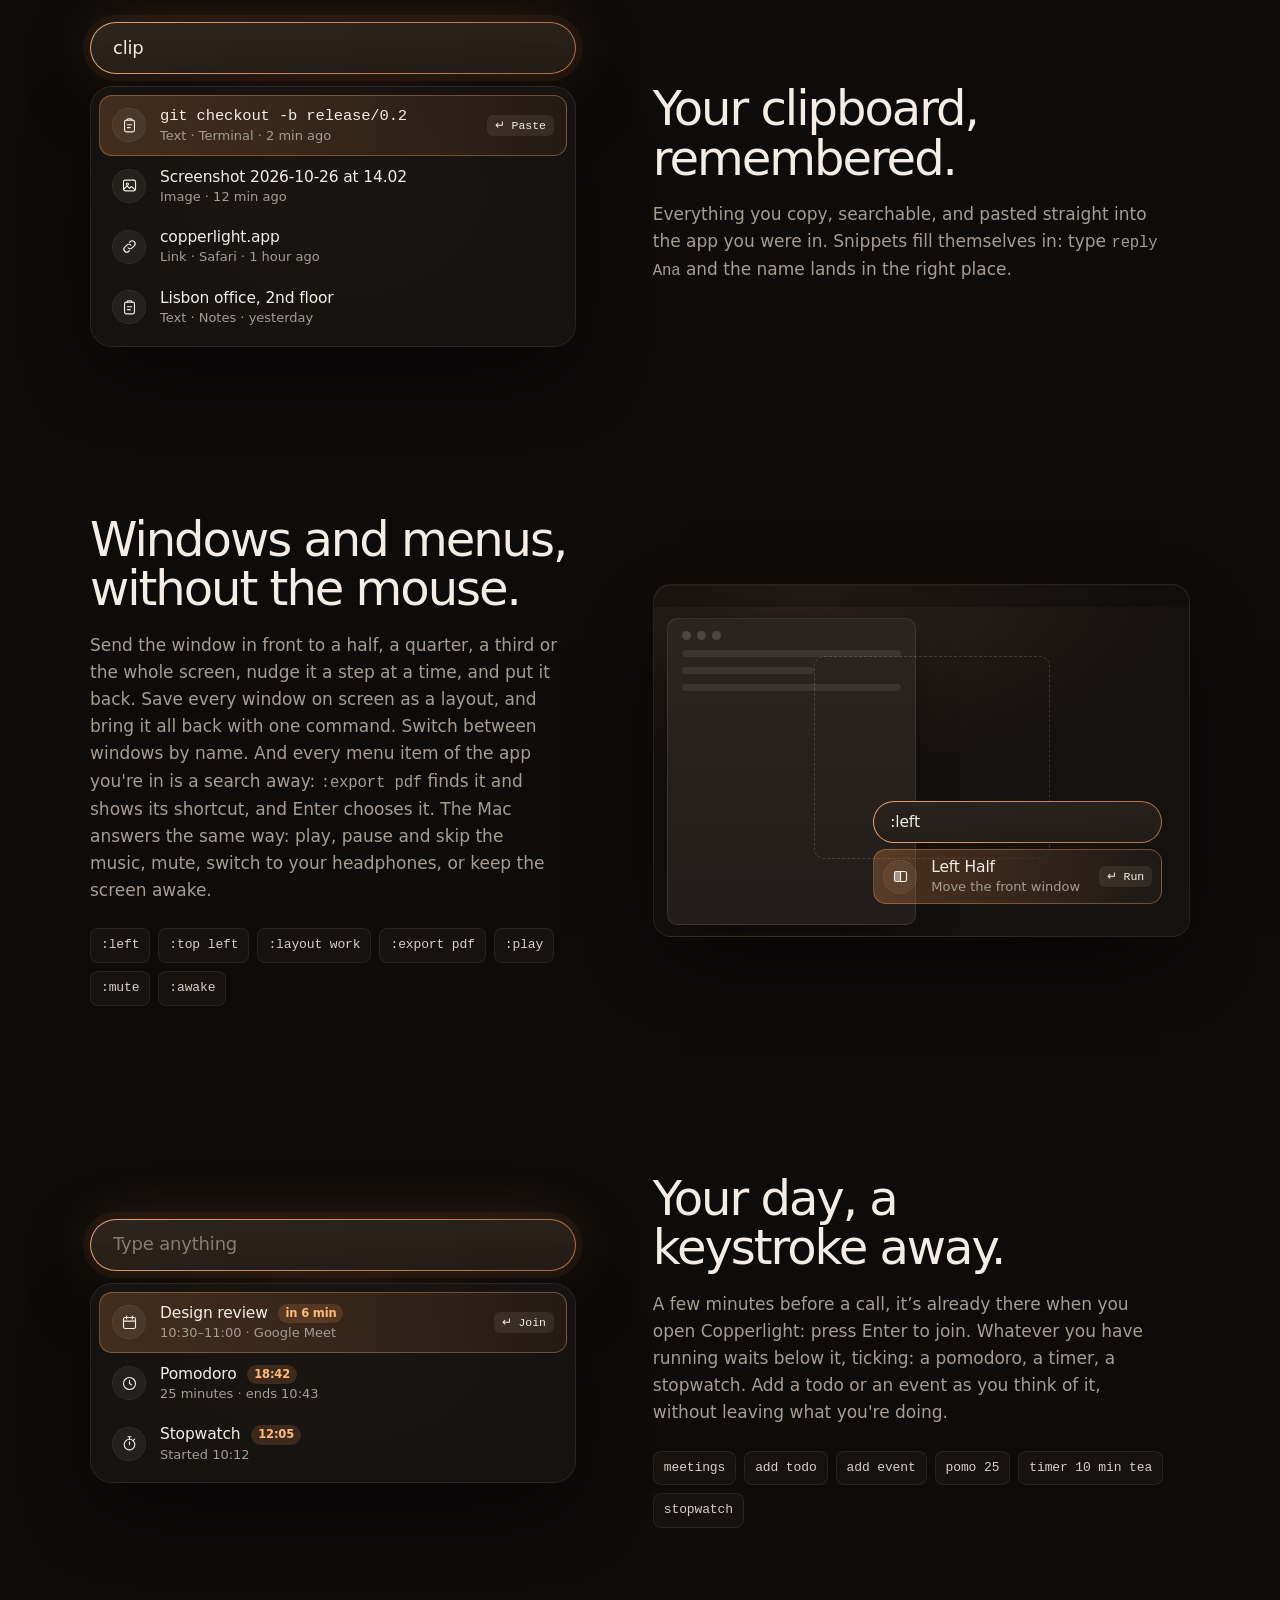
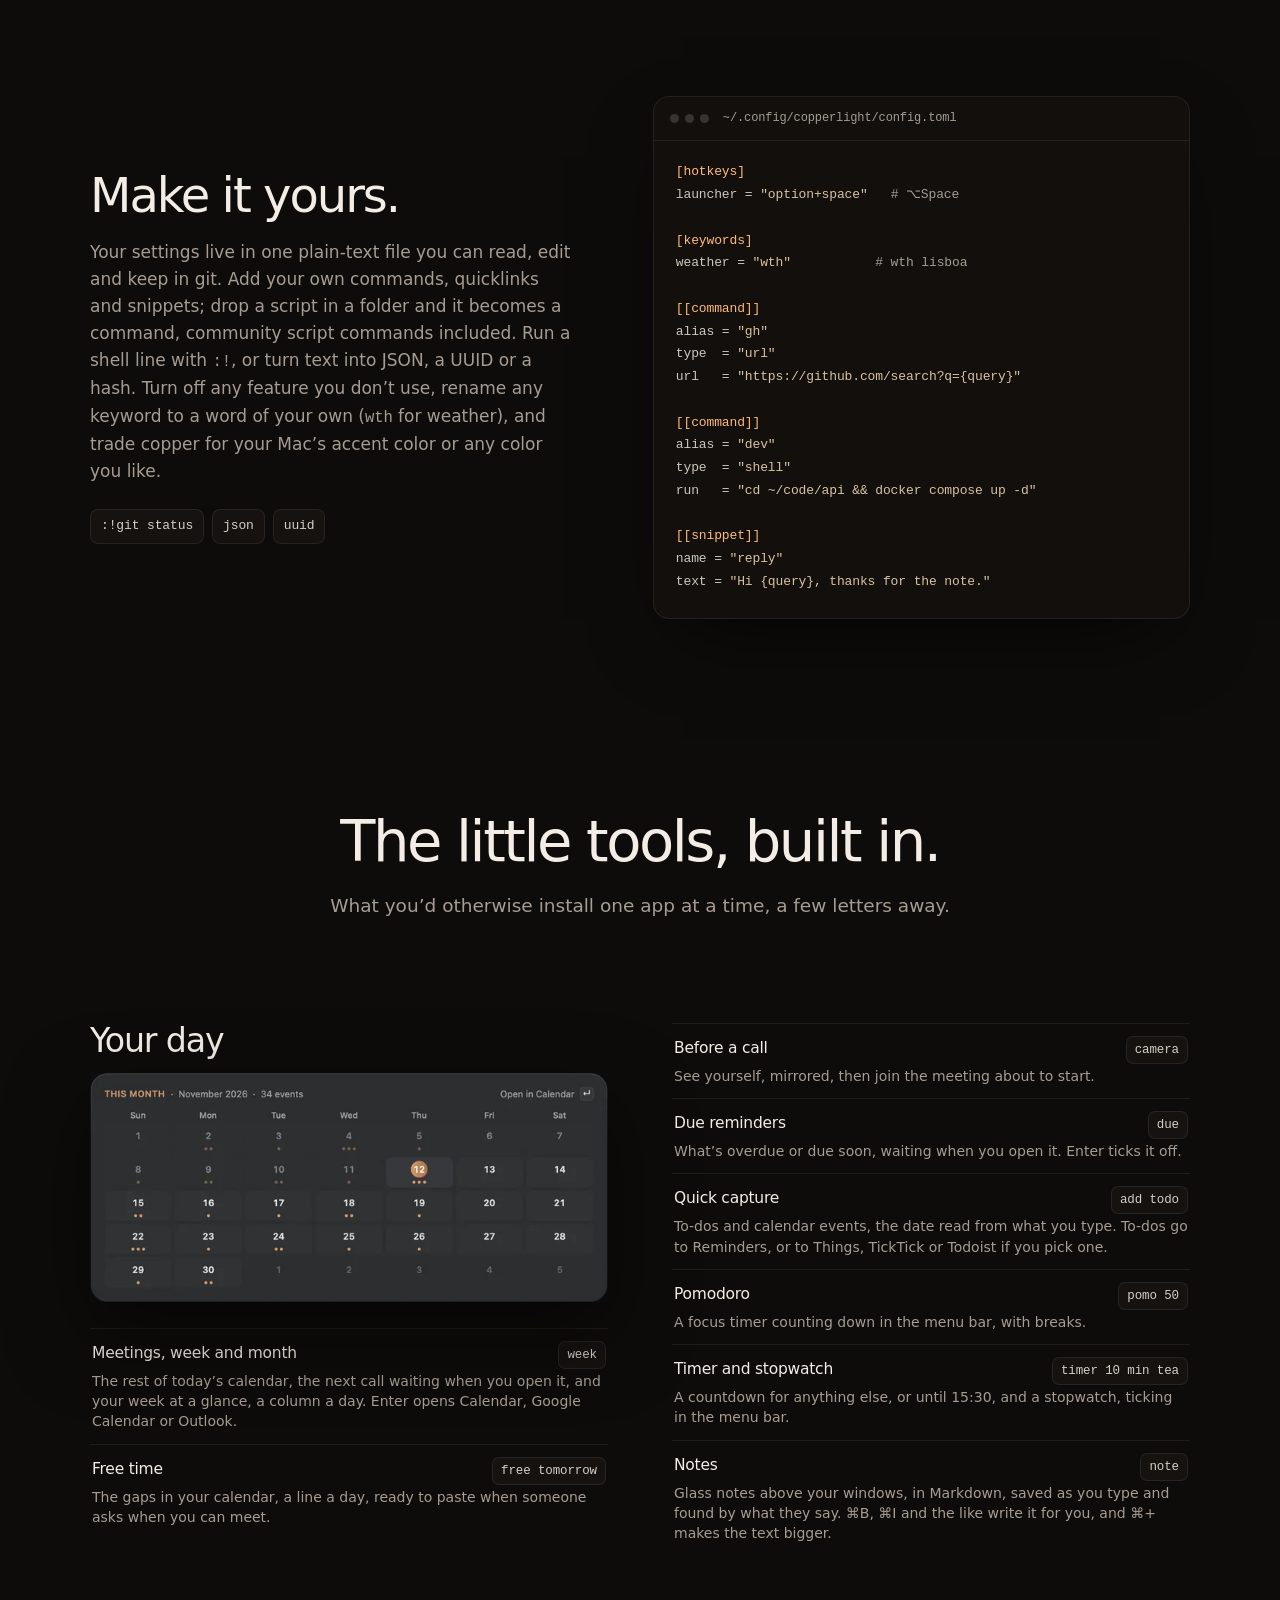
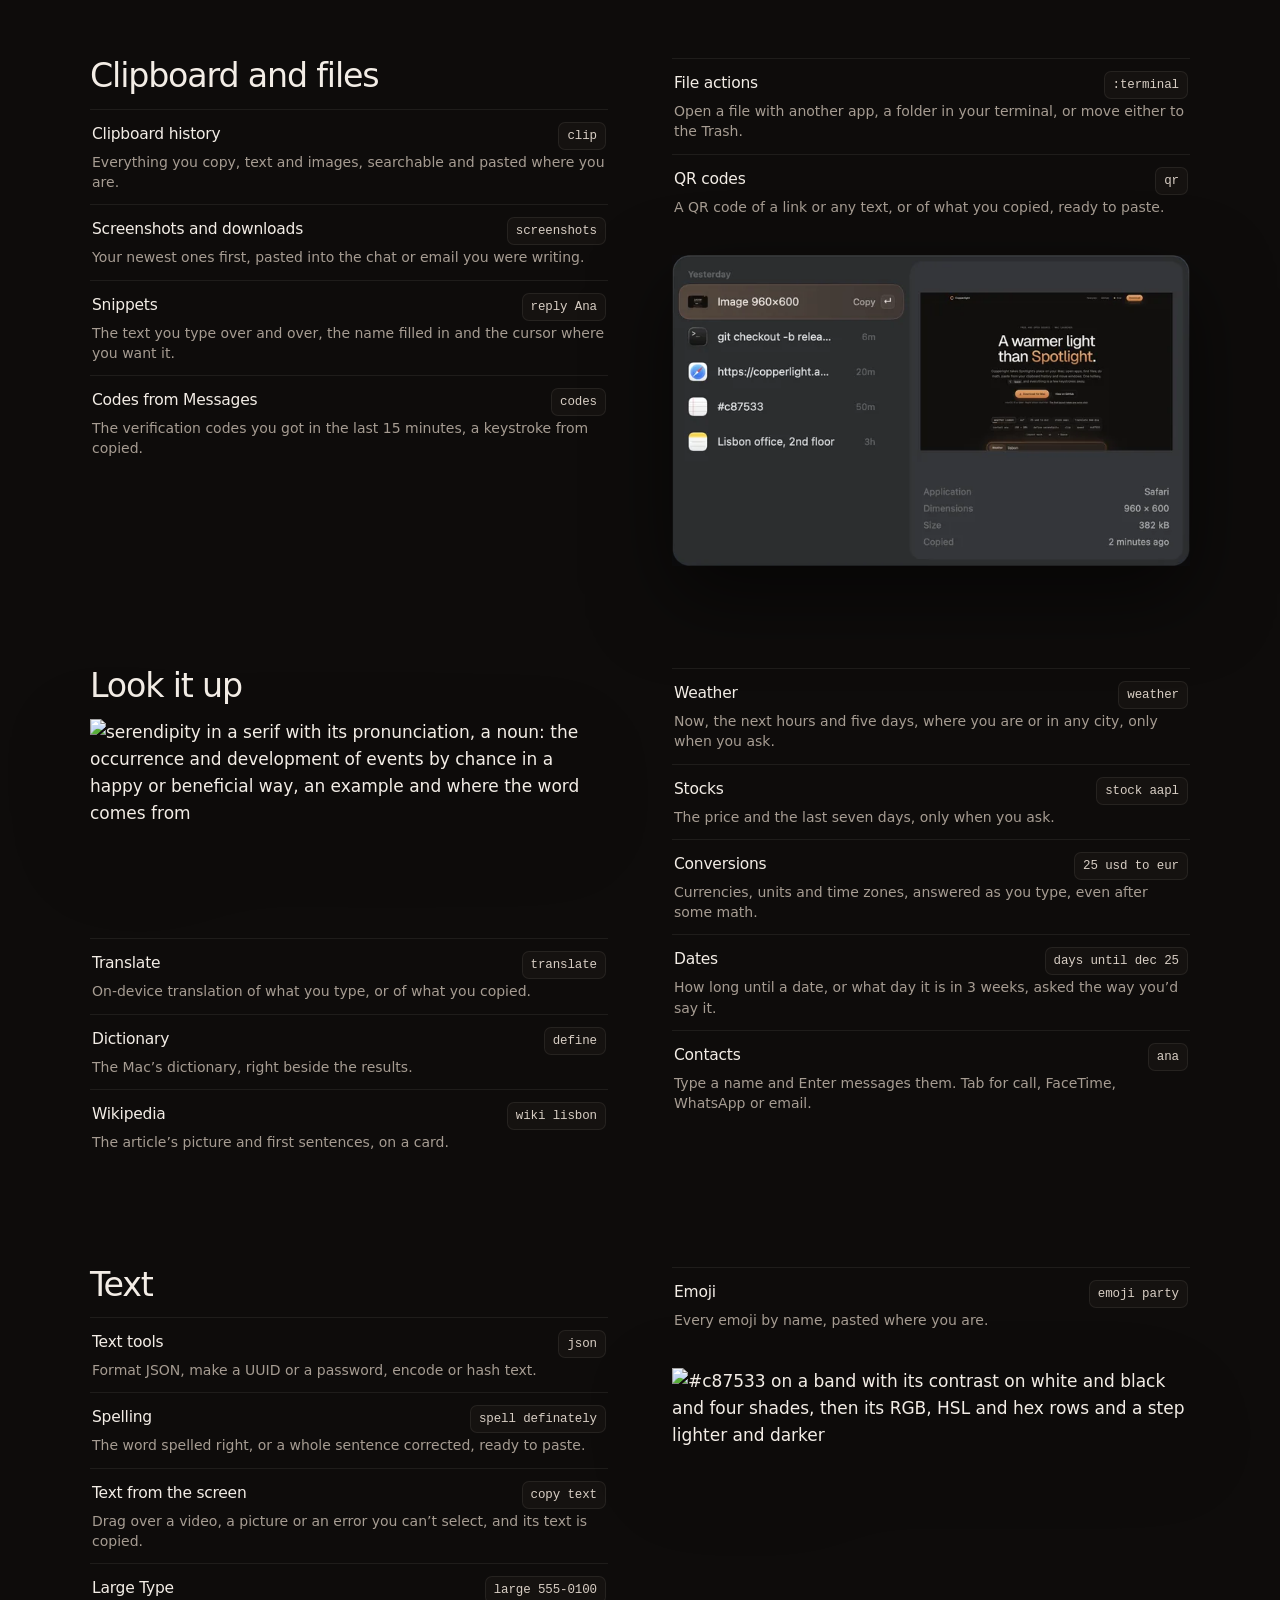
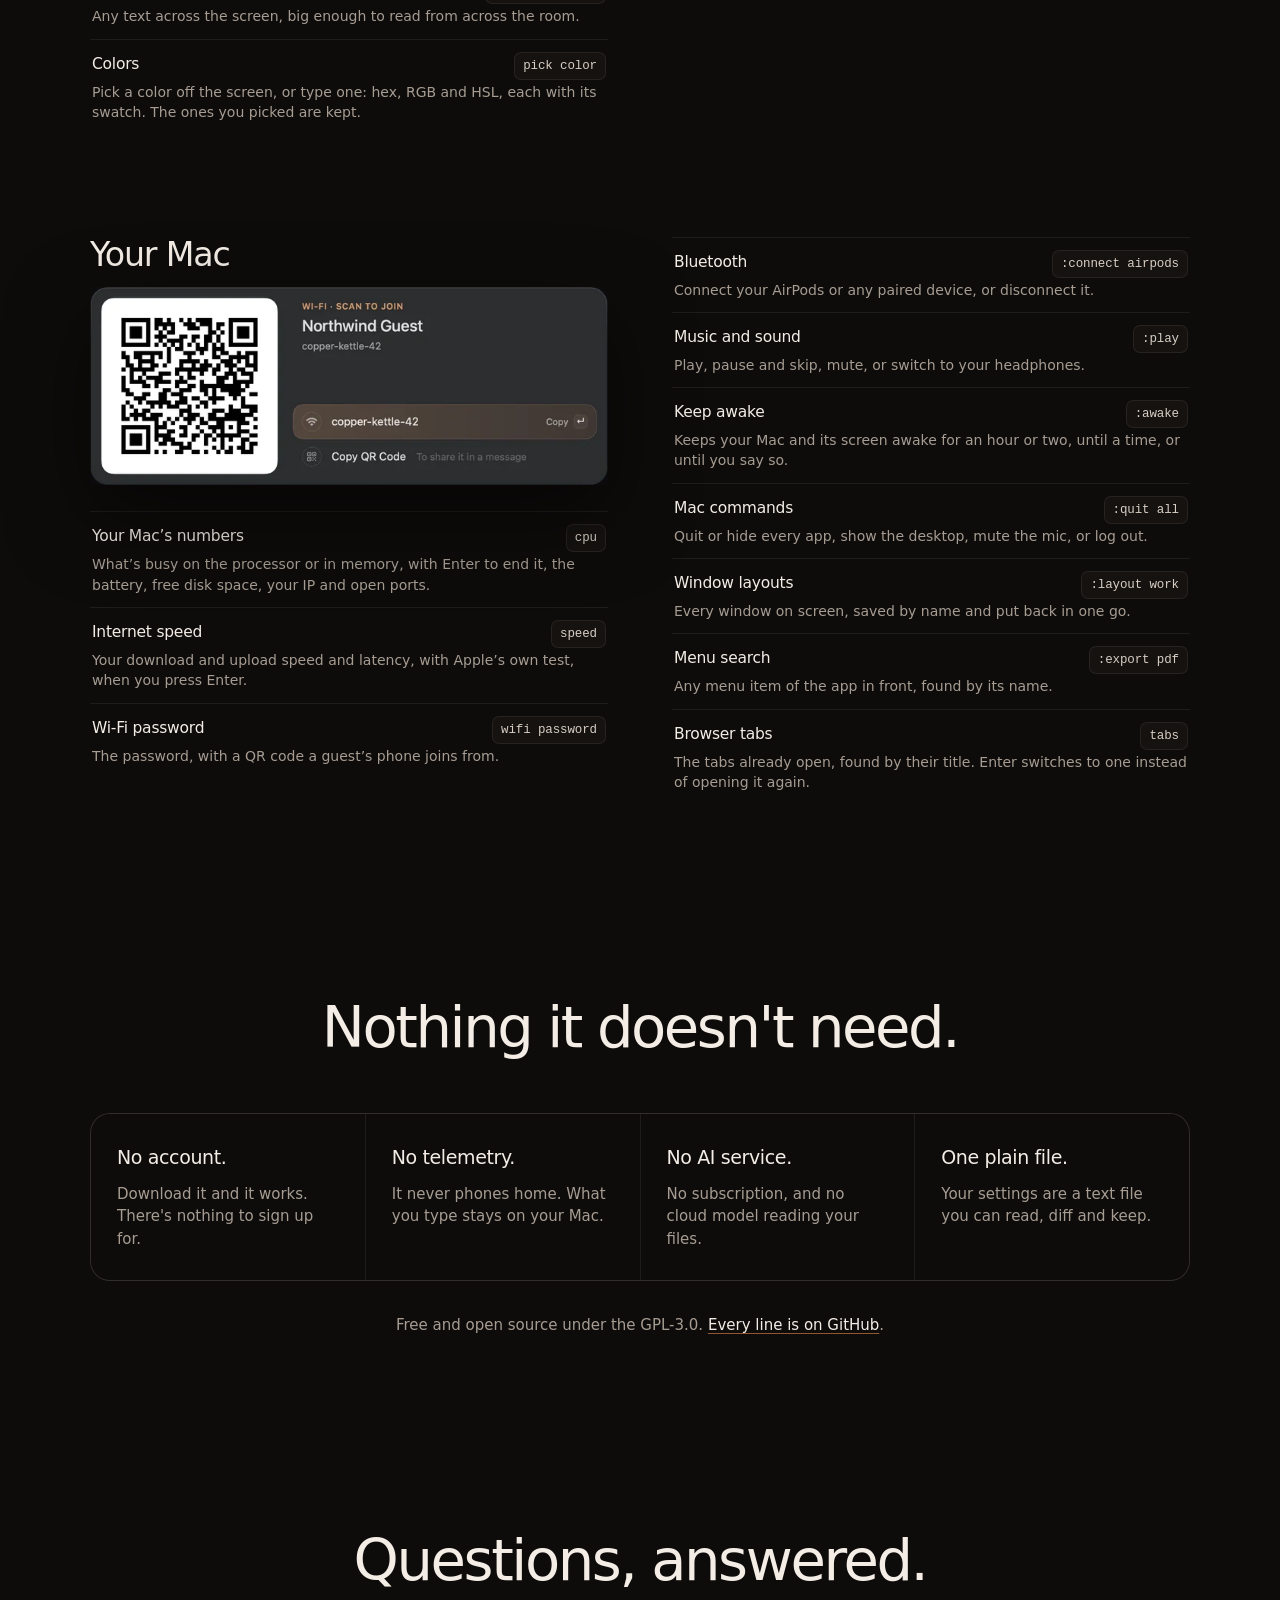
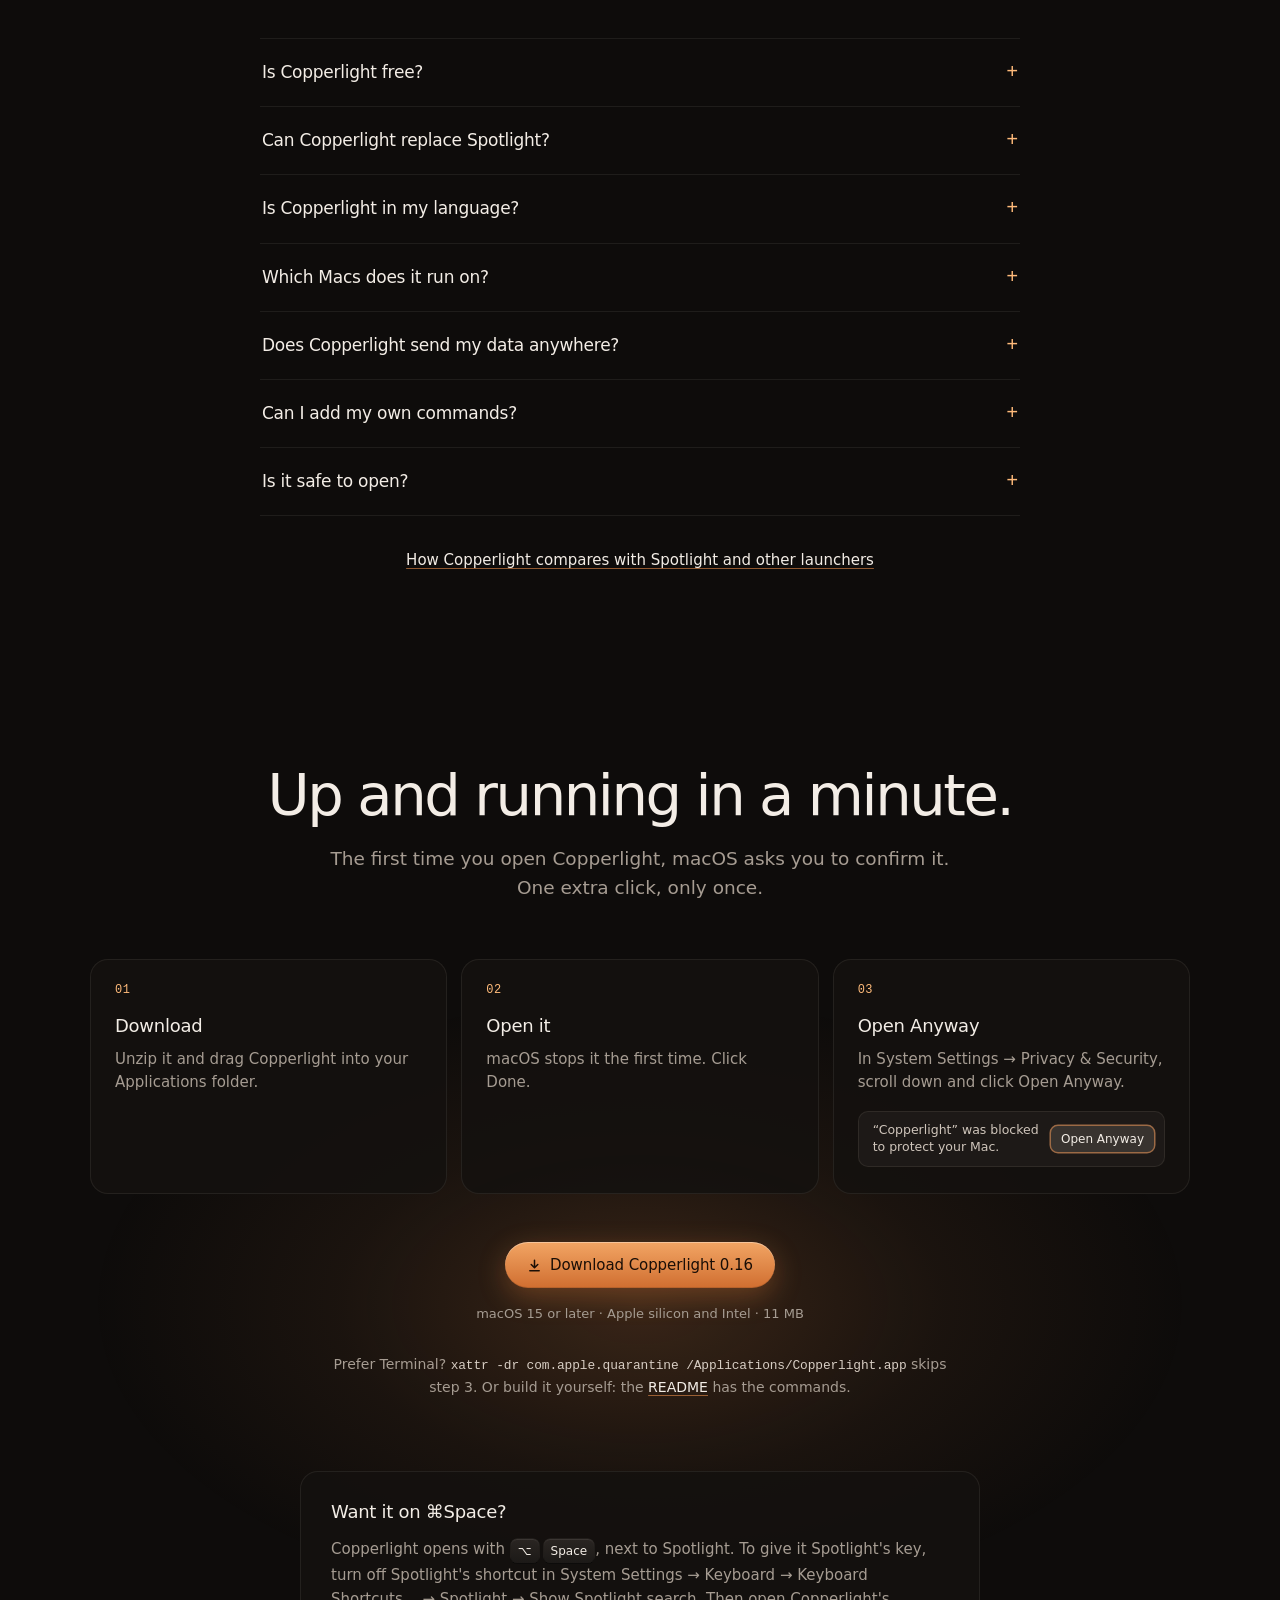
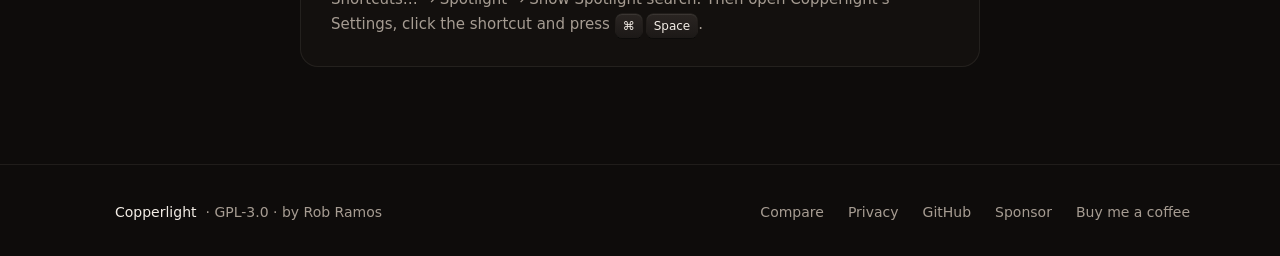
==== commit 6c166c88: "v0.16: keys and text size in notes" ====
--- a/index.html
+++ b/index.html
@@ -52,7 +52,7 @@
         "description": "A free, open source launcher for Mac that takes Spotlight’s place: apps, files, clipboard history, window management, snippets, math and currency, from one hotkey.",
         "applicationCategory": "UtilitiesApplication",
         "operatingSystem": "macOS 15 or later",
-        "softwareVersion": "0.15",
+        "softwareVersion": "0.16",
         "downloadUrl": "https://github.com/robsonpbr/copperlight/releases/latest/download/Copperlight.zip",
         "fileSize": "11 MB",
         "license": "https://www.gnu.org/licenses/gpl-3.0.html",
@@ -449,7 +449,7 @@
           <div class="tool">
             <dt>Notes</dt>
             <dd class="mono">note</dd>
-            <dd>Glass notes above your windows, in Markdown, saved as you type and found by what they say.</dd>
+            <dd>Glass notes above your windows, in Markdown, saved as you type and found by what they say. ⌘B, ⌘I and the like write it for you, and ⌘+ makes the text bigger.</dd>
           </div>
         </dl>
       </div>
@@ -699,7 +699,7 @@
       <div class="download__cta">
         <a class="btn btn--primary" href="https://github.com/robsonpbr/copperlight/releases/latest/download/Copperlight.zip">
           <svg viewBox="0 0 16 16" fill="none" stroke="currentColor" stroke-width="1.6" stroke-linecap="round" stroke-linejoin="round" aria-hidden="true"><path d="M8 2.5v8M4.5 7 8 10.5 11.5 7M3 13.5h10"/></svg>
-          Download Copperlight 0.15
+          Download Copperlight 0.16
         </a>
         <p class="meta">macOS 15 or later · Apple silicon and Intel · 11 MB</p>
       </div>
